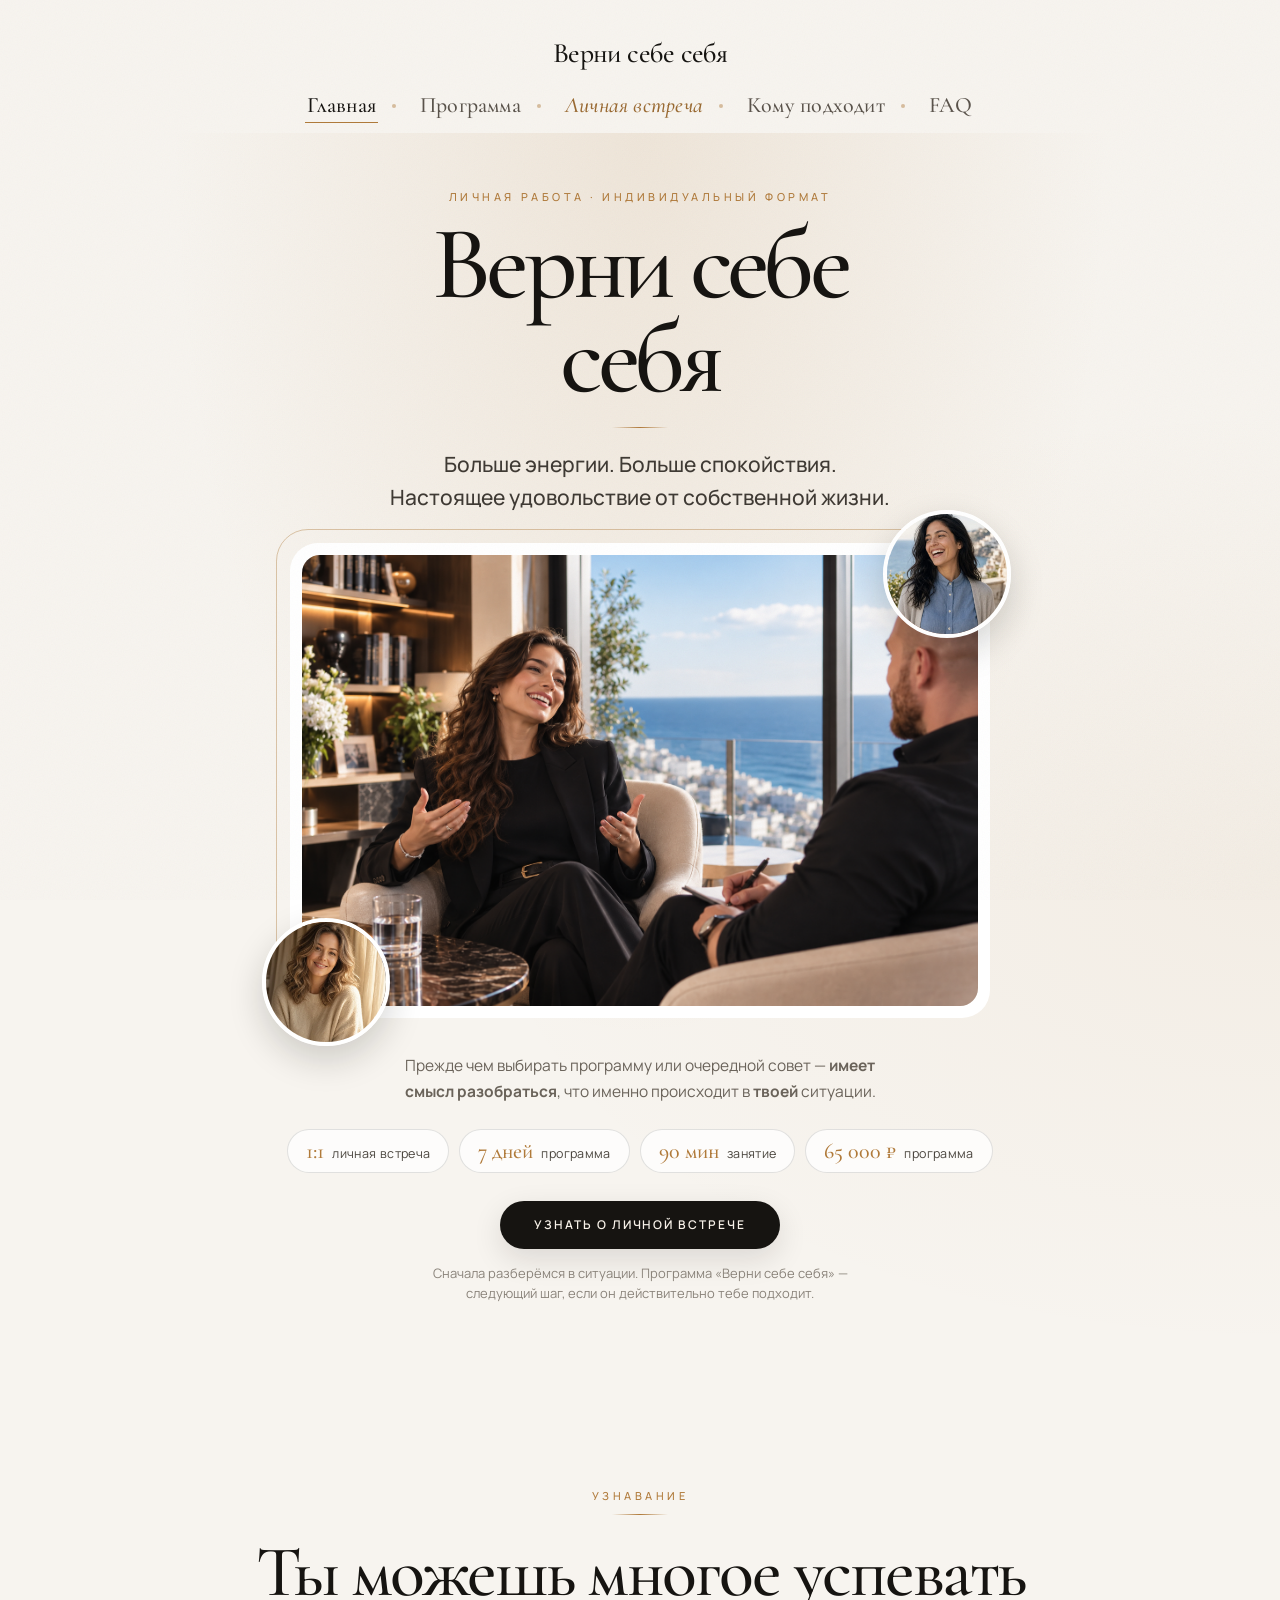
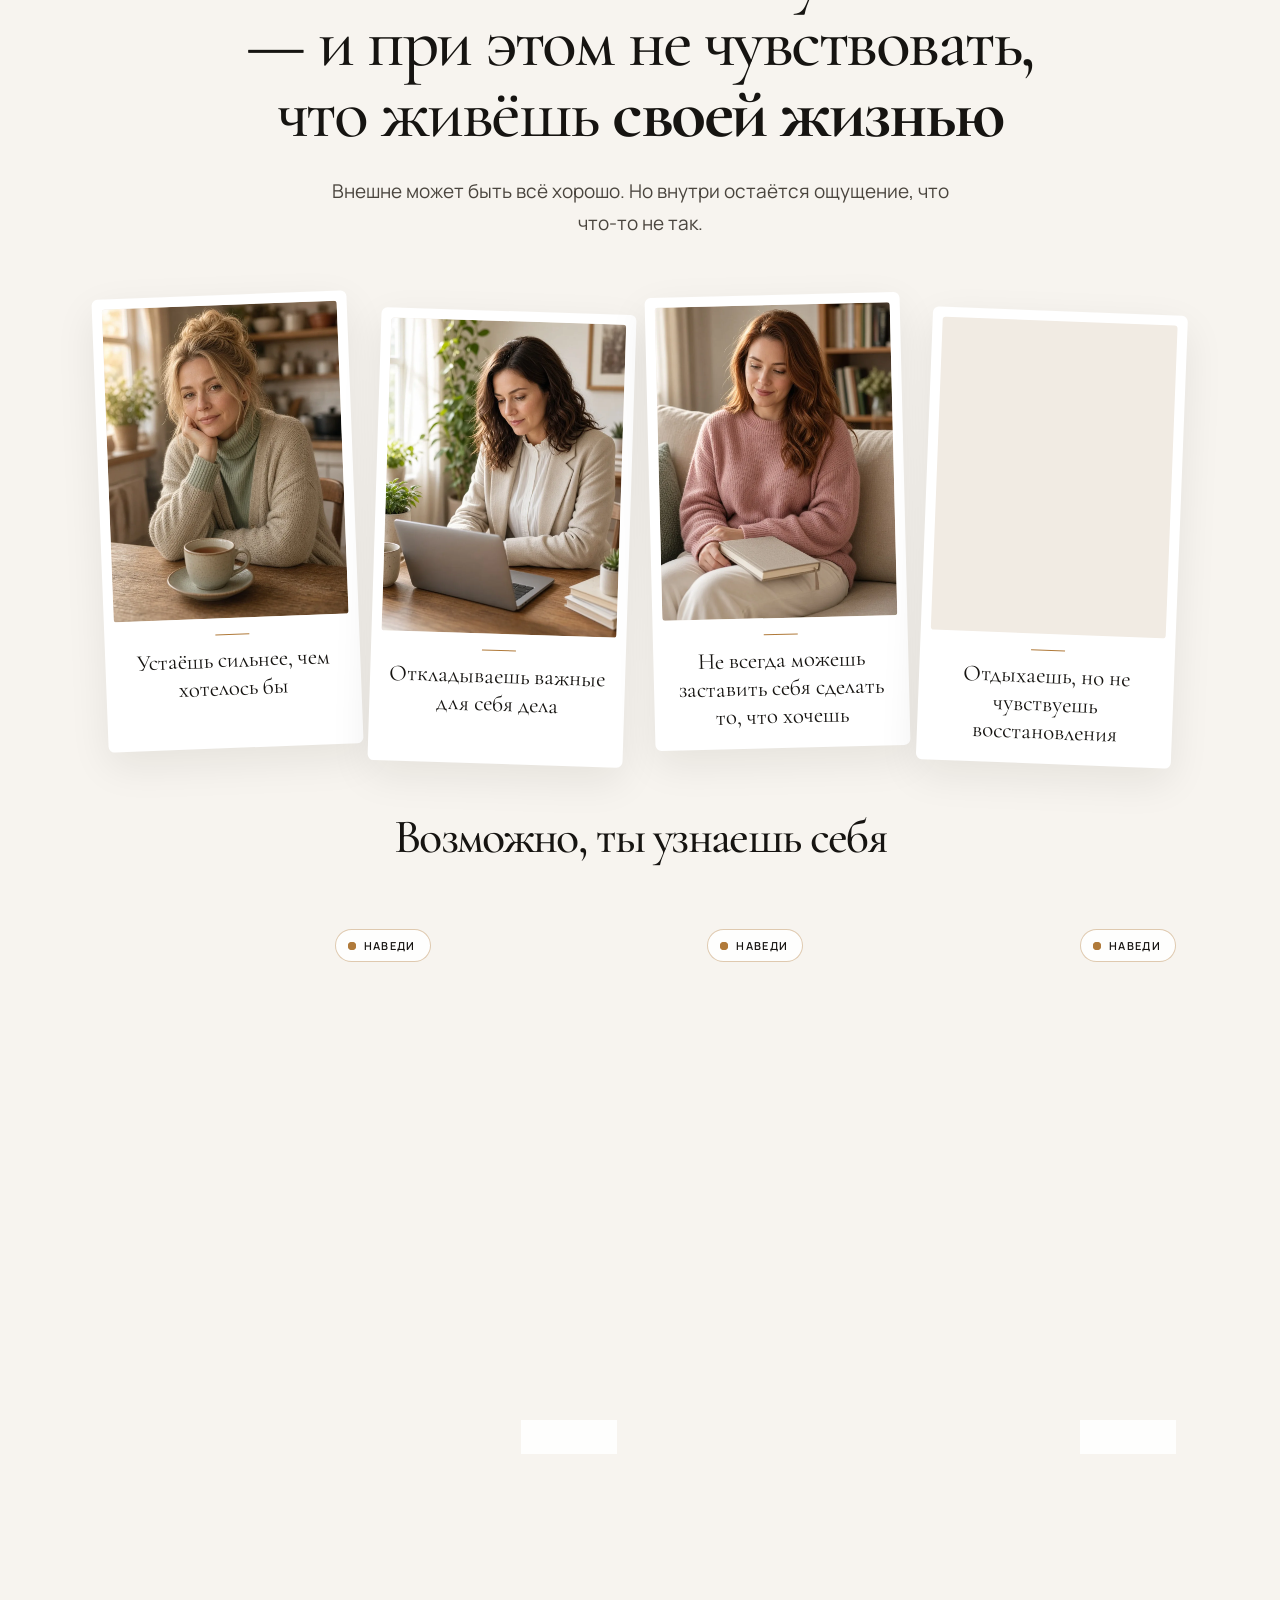
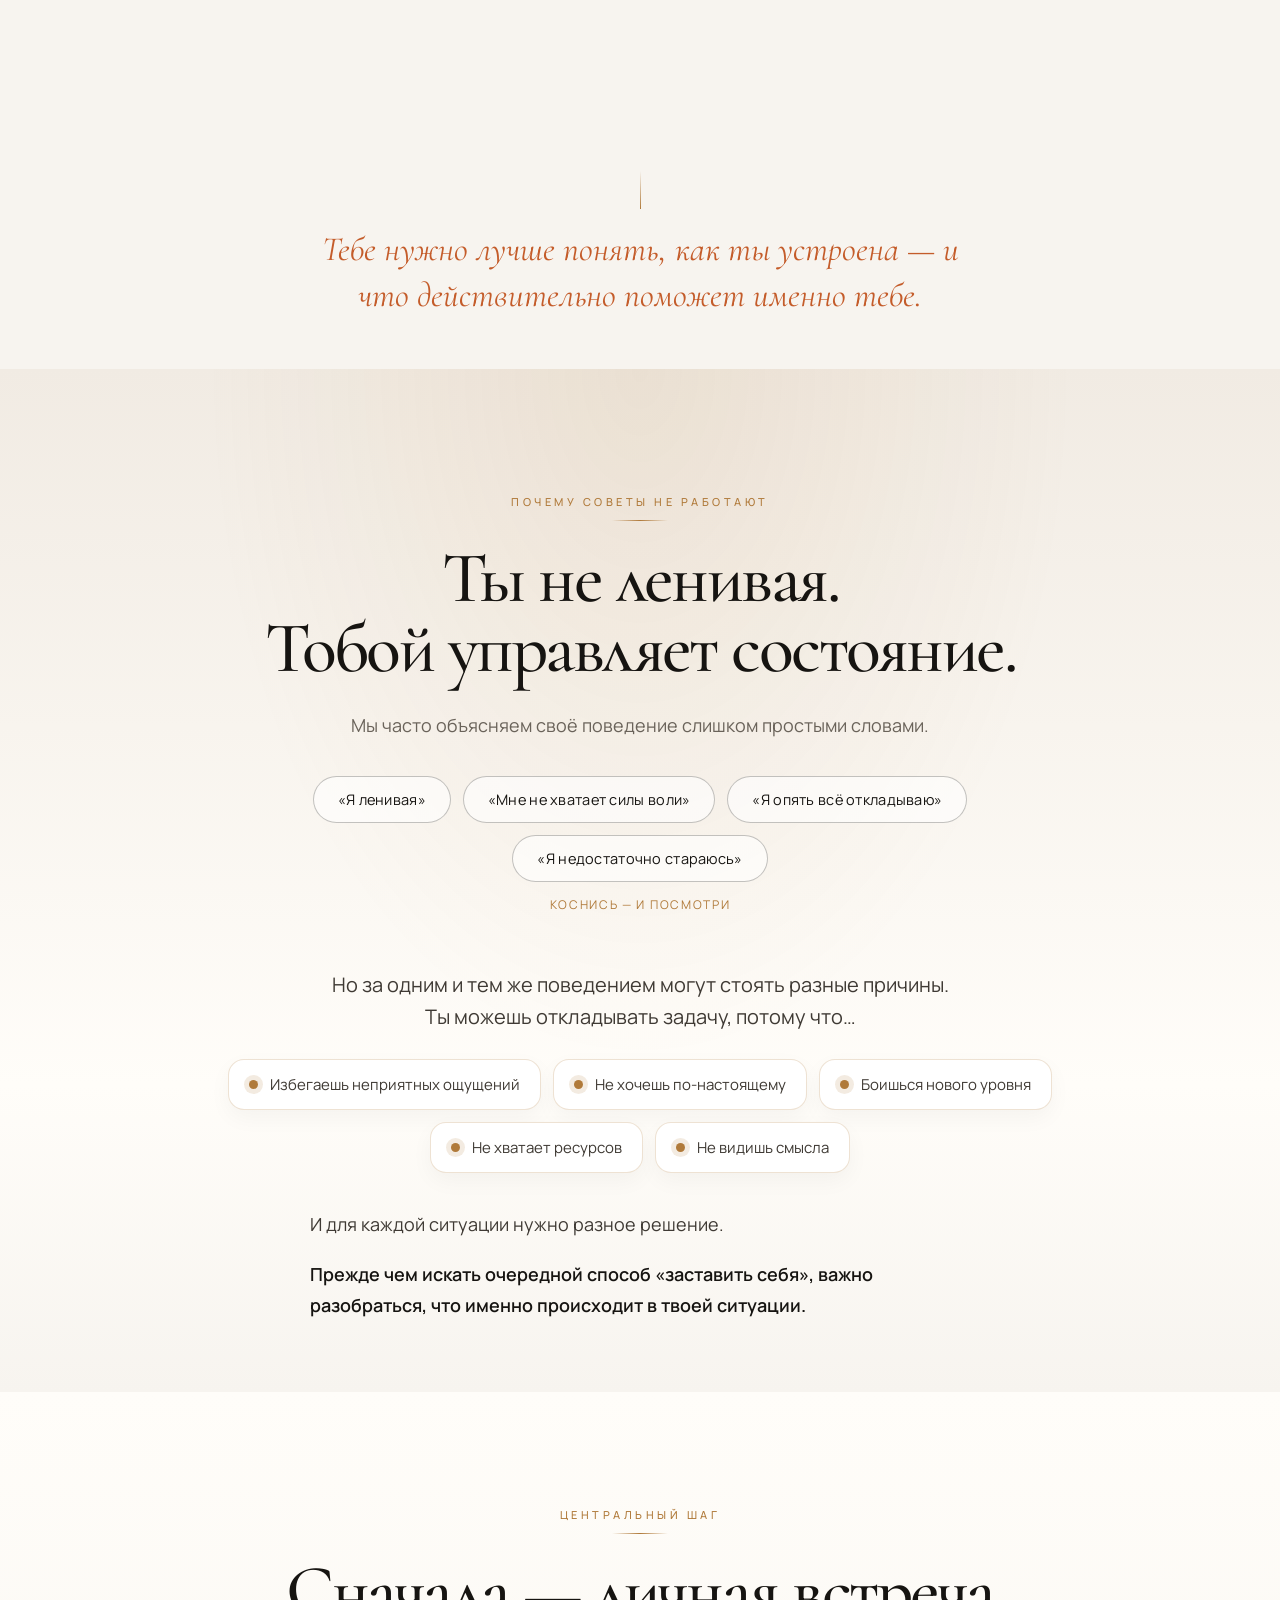
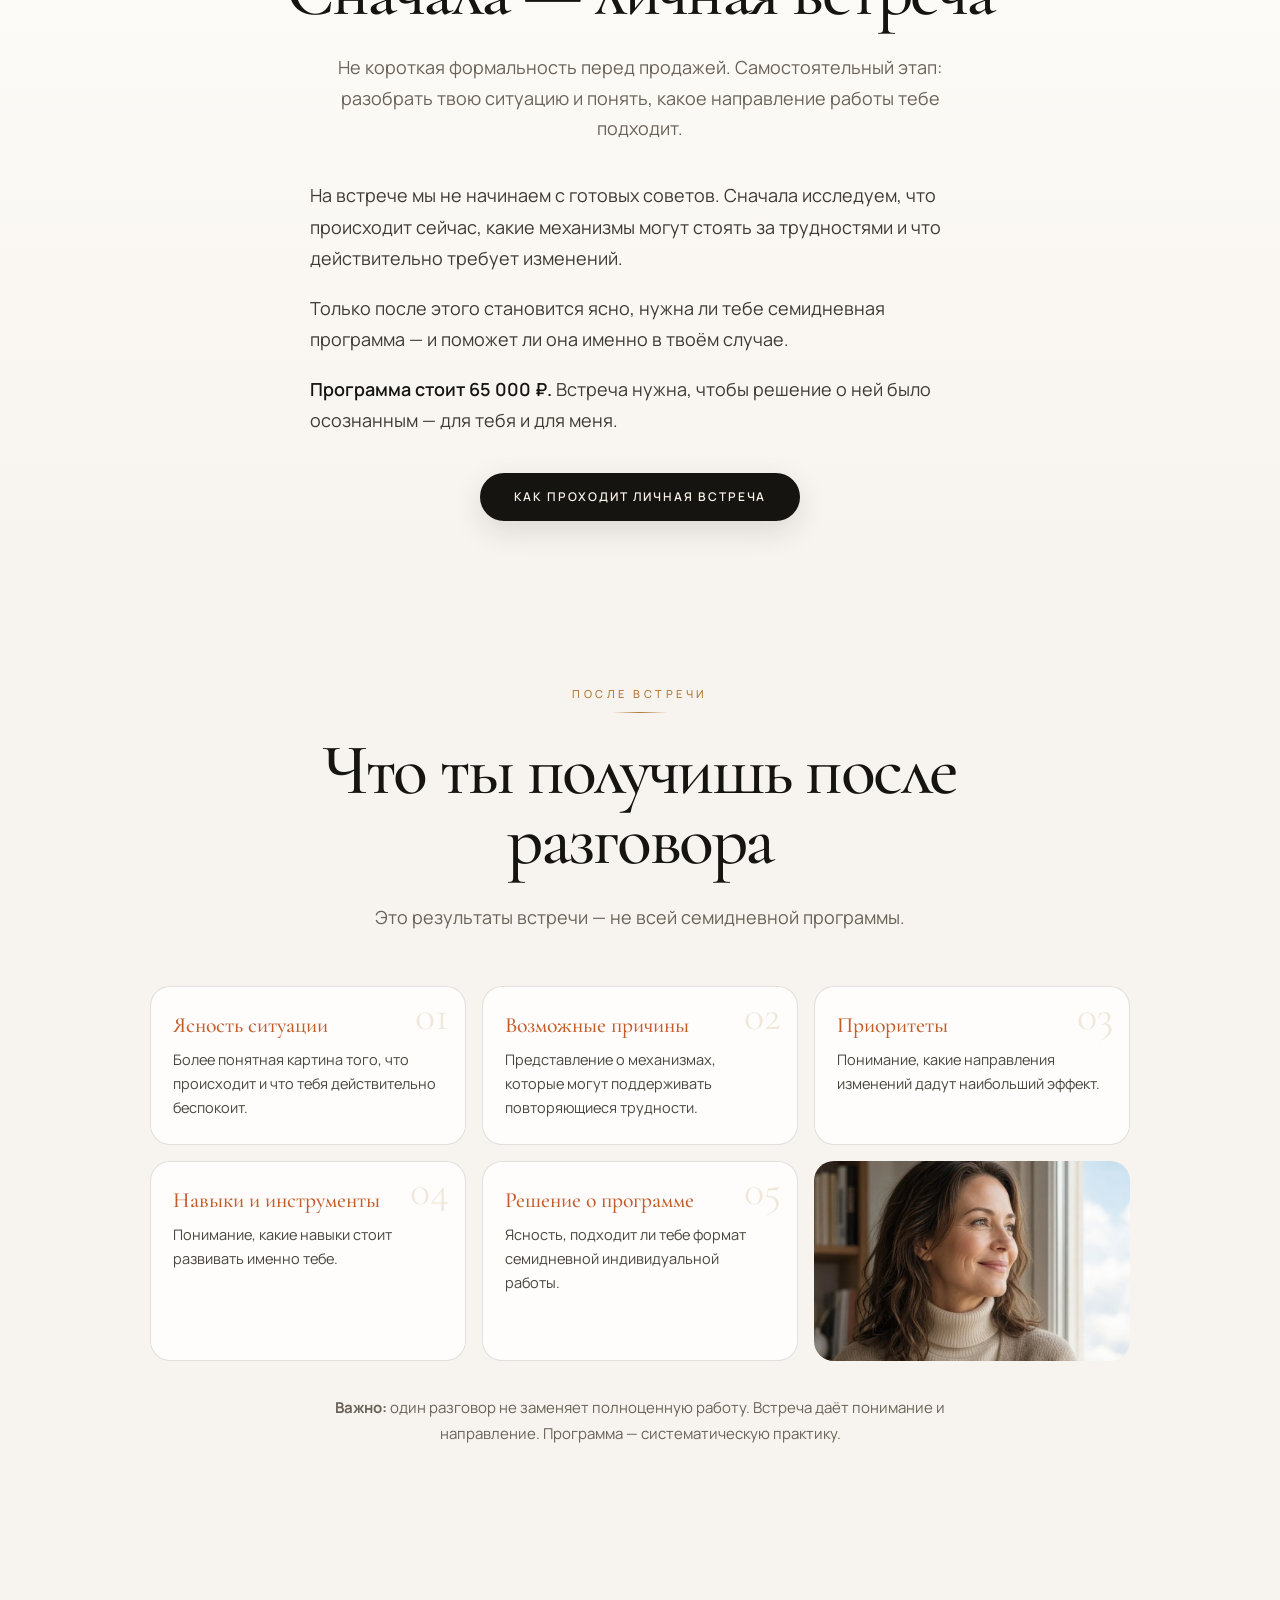
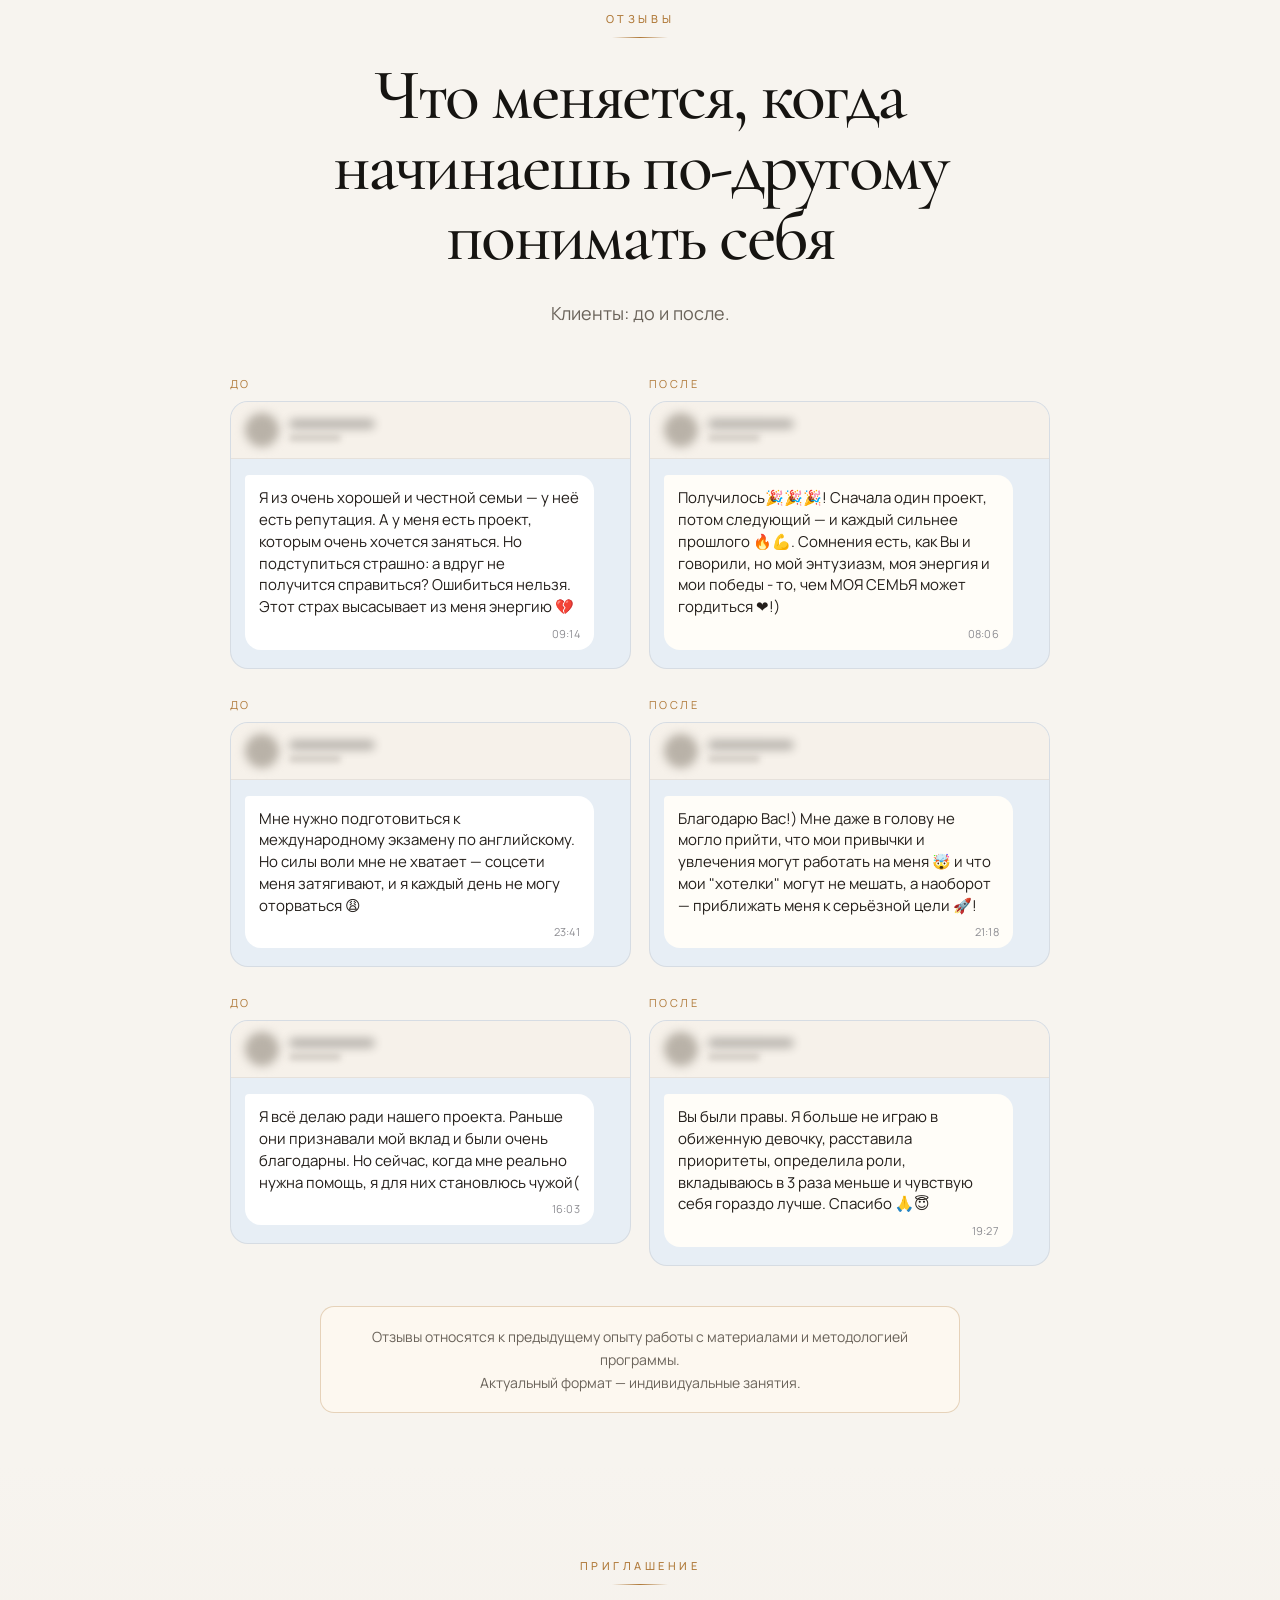
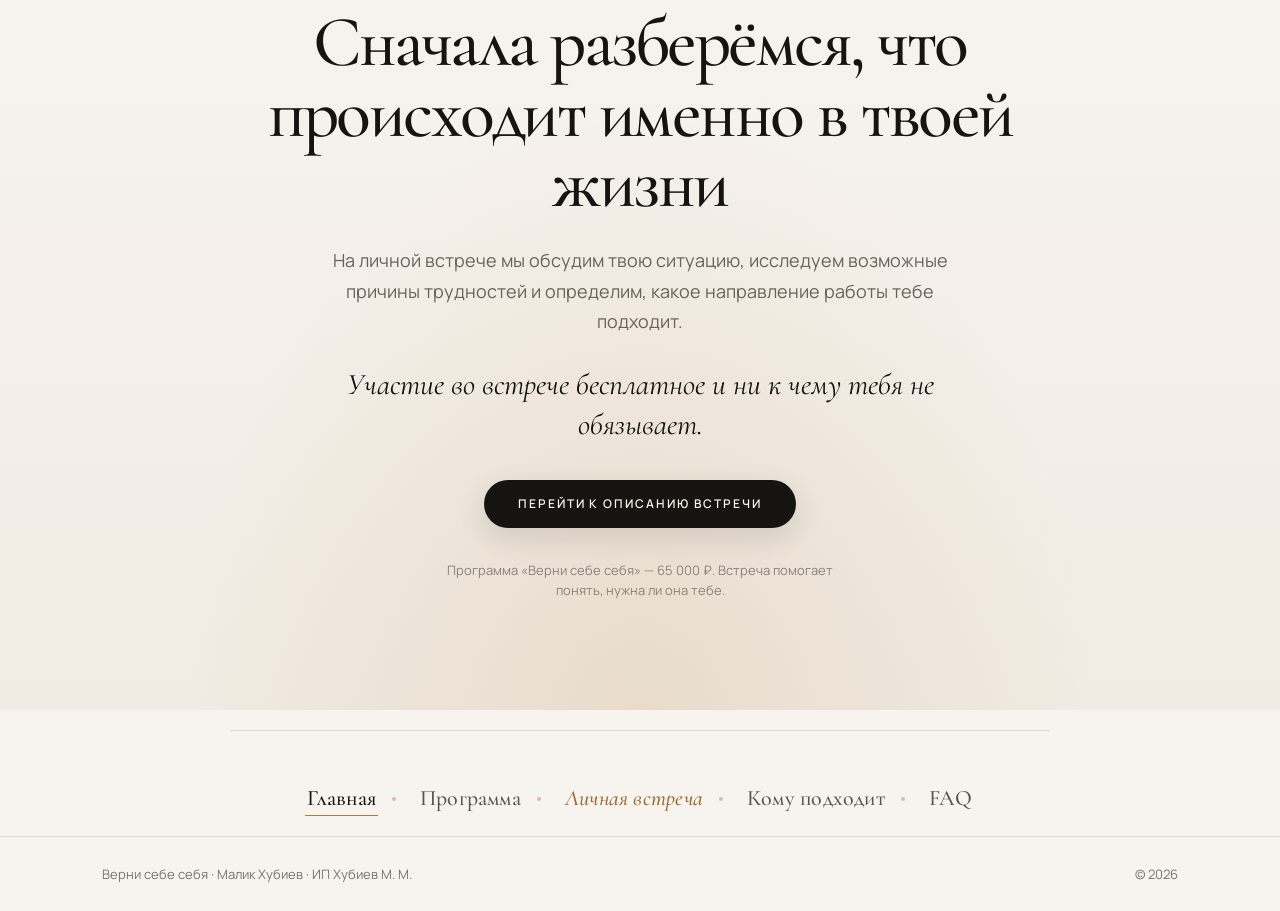
==== index.html @ 45c32c7d "done" ====
﻿<!doctype html>
<html lang="ru">
<head>
<meta charset="utf-8">
<meta name="viewport" content="width=device-width,initial-scale=1">
<title>Верни себе себя — личная диагностическая встреча | Малик Хубиев</title>
<meta name="description" content="Разобраться в своей ситуации на личной встрече с Маликом Хубиевым. Программа «Верни себе себя» — 7 дней индивидуальной работы. Стоимость программы — 65 000 ₽.">
<meta name="author" content="Малик Хубиев">
<meta name="robots" content="index, follow, max-image-preview:large, max-snippet:-1">
<meta name="theme-color" content="#f7f4ef">
<link rel="canonical" href="https://malik-khubiev.ru/">
<meta property="og:locale" content="ru_RU">
<meta property="og:type" content="website">
<meta property="og:site_name" content="Верни себе себя">
<meta property="og:title" content="Верни себе себя — личная диагностическая встреча | Малик Хубиев">
<meta property="og:description" content="Разобраться в своей ситуации на личной встрече с Маликом Хубиевым. Программа «Верни себе себя» — 7 дней индивидуальной работы. Стоимость программы — 65 000 ₽.">
<meta property="og:url" content="https://malik-khubiev.ru/">
<meta property="og:image" content="https://malik-khubiev.ru/img/hero.webp">
<meta name="twitter:card" content="summary_large_image">
<meta name="twitter:title" content="Верни себе себя — личная диагностическая встреча | Малик Хубиев">
<meta name="twitter:description" content="Разобраться в своей ситуации на личной встрече с Маликом Хубиевым. Программа «Верни себе себя» — 7 дней индивидуальной работы. Стоимость программы — 65 000 ₽.">
<link rel="icon" type="image/png" href="./img/fav/favicon-96x96.png" sizes="96x96">
<link rel="icon" type="image/svg+xml" href="./img/fav/favicon.svg">
<link rel="shortcut icon" href="./img/fav/favicon.ico">
<link rel="apple-touch-icon" sizes="180x180" href="./img/fav/apple-touch-icon.png">
<link rel="preconnect" href="https://fonts.googleapis.com">
<link rel="preconnect" href="https://fonts.gstatic.com" crossorigin>
<link href="https://fonts.googleapis.com/css2?family=Cormorant+Garamond:ital,wght@0,400;0,500;0,600;1,400;1,500&family=Manrope:wght@300;400;500;600;700&display=swap" rel="stylesheet">
<link rel="stylesheet" href="./css/site.css">

<!-- Yandex.Metrika counter -->
<script type="text/javascript">
    window.dataLayer = window.dataLayer || [];
    (function(m,e,t,r,i,k,a){
        m[i]=m[i]||function(){(m[i].a=m[i].a||[]).push(arguments)};
        m[i].l=1*new Date();
        for (var j = 0; j < document.scripts.length; j++) {if (document.scripts[j].src === r) { return; }}
        k=e.createElement(t),a=e.getElementsByTagName(t)[0],k.async=1,k.src=r,a.parentNode.insertBefore(k,a)
    })(window, document,'script','https://mc.yandex.ru/metrika/tag.js?id=112323537', 'ym');
    ym(112323537, 'init', {
        ssr:true, webvisor:true, clickmap:true, ecommerce:"dataLayer",
        referrer: document.referrer, url: location.href,
        accurateTrackBounce:true, trackLinks:true, triggerEvent:true
    });
</script>
<noscript><div><img src="https://mc.yandex.ru/watch/112323537" style="position:absolute; left:-9999px;" alt="" /></div></noscript>
</head>

<body>
<div class="grain"></div>

<nav class="site-nav" aria-label="Основная навигация">
  <a class="nav-brand" href="./index.html">Верни себе себя</a>
  <ul class="nav-links">
    <li><a href="./index.html" aria-current="page">Главная</a></li>
    <li><a href="./programma.html">Программа</a></li>
    <li><a href="./vstrecha.html" class="nav-cta">Личная встреча</a></li>
    <li><a href="./komu.html">Кому подходит</a></li>
    <li><a href="./faq.html">FAQ</a></li>
  </ul>
</nav>

<section class="hero" id="top">
  <div class="hero-inner">
    <div class="kicker" data-in style="--d:0">Личная работа · индивидуальный формат</div>
    <h1 data-headline="1" data-in style="--d:1">Верни себе<br>себя</h1>
    <p class="sub" data-in style="--d:3">Больше энергии. Больше спокойствия.<br>Настоящее удовольствие от собственной жизни.</p>

    <figure class="hero-frame" data-in style="--d:4">
      <div class="hero-photo">
        <img src="img/hero.webp" alt="Индивидуальная встреча: беседа один на один" width="1000" height="667" fetchpriority="high" decoding="async">
      </div>
      <span class="hero-orb o1" aria-hidden="true"><img src="img/orb-1.webp" alt="" width="400" height="600" loading="lazy" decoding="async"></span>
      <span class="hero-orb o2" aria-hidden="true"><img src="img/orb-2.webp" alt="" width="400" height="600" loading="lazy" decoding="async"></span>
    </figure>

    <p class="hero-text" data-in style="--d:5">Прежде чем выбирать программу или очередной совет — <b>имеет смысл разобраться</b>, что именно происходит в <b>твоей</b> ситуации.</p>

    <ul class="facts" data-in style="--d:6">
      <li><b>1:1</b>личная встреча</li>
      <li><b>7 дней</b>программа</li>
      <li><b>90 мин</b>занятие</li>
      <li><b class="js-price-text">65 000 ₽</b>программа</li>
    </ul>
    <div class="cta-row" data-in style="--d:7">
      <a class="buy pulse" href="./vstrecha.html">Узнать о личной встрече</a>
      <p class="hero-note">Сначала разберёмся в ситуации. Программа «Верни себе себя» — следующий шаг, если он действительно тебе подходит.</p>
    </div>
  </div>
</section>

<section class="section" id="problem">
  <div class="reveal center">
    <div class="kicker">Узнавание</div>
    <h2 class="emotion" data-headline="2">Ты можешь многое успевать — и при этом не чувствовать, что живёшь <b>своей жизнью</b></h2>
    <p class="lede">Внешне может быть всё хорошо. Но внутри остаётся ощущение, что что-то не так.</p>
  </div>
  <div class="reveal stagger feel-cards">
    <figure class="fcard"><div class="ph"><img src="img/problem-1.webp" alt="" width="400" height="600" loading="lazy" decoding="async"></div><figcaption>Устаёшь сильнее, чем хотелось бы</figcaption></figure>
    <figure class="fcard"><div class="ph"><img src="img/problem-2.webp" alt="" width="400" height="600" loading="lazy" decoding="async"></div><figcaption>Откладываешь важные для себя дела</figcaption></figure>
    <figure class="fcard"><div class="ph"><img src="img/problem-3.webp" alt="" width="400" height="600" loading="lazy" decoding="async"></div><figcaption>Не всегда можешь заставить себя сделать то, что хочешь</figcaption></figure>
    <figure class="fcard"><div class="ph"><img src="img/problem-4.webp" alt="" width="400" height="600" loading="lazy" decoding="async"></div><figcaption>Отдыхаешь, но не чувствуешь восстановления</figcaption></figure>
  </div>
  <div class="reveal center" style="margin-top:56px">
    <h2 class="emotion" style="font-size:clamp(28px,4vw,48px)">Возможно, ты узнаешь себя</h2>
  </div>
  <div class="reveal stagger flip-grid g5">
    <div class="flip" tabindex="0" role="button" aria-expanded="false">
      <div class="flip-inner">
        <div class="flip-face flip-front">
          <img src="img/recognize-1.webp" alt="" width="700" height="1050" loading="lazy" decoding="async">
          <span class="flip-hint"><i></i><span class="h-tap">Нажми</span><span class="h-hover">Наведи</span></span>
          <div class="flip-cap"><small>01</small><b>Энергия</b></div>
        </div>
        <div class="flip-face flip-back"><small>01</small><b>Энергия</b><p>Ты многое делаешь, но быстро устаёшь. Даже после отдыха не всегда чувствуешь себя восстановившейся.</p></div>
      </div>
    </div>
    <div class="flip" tabindex="0" role="button" aria-expanded="false">
      <div class="flip-inner">
        <div class="flip-face flip-front">
          <img src="img/recognize-2.webp" alt="" width="600" height="900" loading="lazy" decoding="async">
          <span class="flip-hint"><i></i><span class="h-tap">Нажми</span><span class="h-hover">Наведи</span></span>
          <div class="flip-cap"><small>02</small><b>Действия</b></div>
        </div>
        <div class="flip-face flip-back"><small>02</small><b>Действия</b><p>Ты знаешь, чего хочешь, но откладываешь важные задачи. Иногда даже простое действие превращается во внутреннюю борьбу.</p></div>
      </div>
    </div>
    <div class="flip" tabindex="0" role="button" aria-expanded="false">
      <div class="flip-inner">
        <div class="flip-face flip-front">
          <img src="img/recognize-3.webp" alt="" width="600" height="900" loading="lazy" decoding="async">
          <span class="flip-hint"><i></i><span class="h-tap">Нажми</span><span class="h-hover">Наведи</span></span>
          <div class="flip-cap"><small>03</small><b>Мысли и эмоции</b></div>
        </div>
        <div class="flip-face flip-back"><small>03</small><b>Мысли и эмоции</b><p>Ты слишком долго обдумываешь решения, переживаешь из-за ошибок или позволяешь отдельным мыслям влиять на весь день.</p></div>
      </div>
    </div>
    <div class="flip" tabindex="0" role="button" aria-expanded="false">
      <div class="flip-inner">
        <div class="flip-face flip-front">
          <img src="img/recognize-4.webp" alt="" width="550" height="367" loading="lazy" decoding="async">
          <span class="flip-hint"><i></i><span class="h-tap">Нажми</span><span class="h-hover">Наведи</span></span>
          <div class="flip-cap"><small>04</small><b>Отношение к себе</b></div>
        </div>
        <div class="flip-face flip-back"><small>04</small><b>Отношение к себе</b><p>Ты можешь быть требовательной к себе, замечать недостатки сильнее достижений и оценивать себя через чужое мнение.</p></div>
      </div>
    </div>
    <div class="flip" tabindex="0" role="button" aria-expanded="false">
      <div class="flip-inner">
        <div class="flip-face flip-front">
          <img src="img/recognize-5.webp" alt="" width="600" height="400" loading="lazy" decoding="async">
          <span class="flip-hint"><i></i><span class="h-tap">Нажми</span><span class="h-hover">Наведи</span></span>
          <div class="flip-cap"><small>05</small><b>Удовольствие от жизни</b></div>
        </div>
        <div class="flip-face flip-back"><small>05</small><b>Удовольствие от жизни</b><p>Ты постоянно куда-то спешишь. Иногда замечаешь, что почти не успеваешь почувствовать удовольствие от того, что уже есть.</p></div>
      </div>
    </div>
  </div>
  <p class="pull reveal">Тебе нужно лучше понять, как ты устроена — и что действительно поможет именно тебе.</p>
</section>

<section class="feel" id="principle">
  <div class="reveal center">
    <div class="kicker">Почему советы не работают</div>
    <h2 class="emotion" data-headline="3">Ты не ленивая.<br>Тобой управляет состояние.</h2>
    <p class="fade">Мы часто объясняем своё поведение слишком простыми словами.</p>
    <div class="words">
      <button type="button" class="word" aria-pressed="false"><i></i>«Я ленивая»</button>
      <button type="button" class="word" aria-pressed="false"><i></i>«Мне не хватает силы воли»</button>
      <button type="button" class="word" aria-pressed="false"><i></i>«Я опять всё откладываю»</button>
      <button type="button" class="word" aria-pressed="false"><i></i>«Я недостаточно стараюсь»</button>
    </div>
    <p class="word-hint">Коснись — и посмотри</p>
  </div>
  <div class="reveal">
    <p class="reasons-lead">Но за одним и тем же поведением могут стоять разные причины. Ты можешь откладывать задачу, потому что…</p>
  </div>
  <div class="reveal stagger reasons">
    <span class="reason">Избегаешь неприятных ощущений</span>
    <span class="reason">Не хочешь по-настоящему</span>
    <span class="reason">Боишься нового уровня</span>
    <span class="reason">Не хватает ресурсов</span>
    <span class="reason">Не видишь смысла</span>
  </div>
  <div class="reveal prose">
    <p>И для каждой ситуации нужно разное решение.</p>
    <p><b>Прежде чем искать очередной способ «заставить себя», важно разобраться, что именно происходит в твоей ситуации.</b></p>
  </div>
</section>

<section class="section band" id="meeting">
  <div class="reveal center">
    <div class="kicker">Центральный шаг</div>
    <h2 class="emotion" data-headline="4">Сначала — личная встреча</h2>
    <p class="fade">Не короткая формальность перед продажей. Самостоятельный этап: разобрать твою ситуацию и понять, какое направление работы тебе подходит.</p>
  </div>
  <div class="reveal prose">
    <p>На встрече мы не начинаем с готовых советов. Сначала исследуем, что происходит сейчас, какие механизмы могут стоять за трудностями и что действительно требует изменений.</p>
    <p>Только после этого становится ясно, нужна ли тебе семидневная программа — и поможет ли она именно в твоём случае.</p>
    <p><b>Программа стоит <span class="js-price-text">65 000 ₽</span>.</b> Встреча нужна, чтобы решение о ней было осознанным — для тебя и для меня.</p>
  </div>
  <div class="cta-row reveal" style="margin-top:36px">
    <a class="buy" href="./vstrecha.html">Как проходит личная встреча</a>
  </div>
</section>

<section class="section" id="after">
  <div class="reveal center">
    <div class="kicker">После встречи</div>
    <h2 class="emotion" data-headline="5">Что ты получишь после разговора</h2>
    <p class="fade">Это результаты встречи — не всей семидневной программы.</p>
  </div>
  <div class="reveal stagger res res-3">
    <div><b>Ясность ситуации</b><p>Более понятная картина того, что происходит и что тебя действительно беспокоит.</p></div>
    <div><b>Возможные причины</b><p>Представление о механизмах, которые могут поддерживать повторяющиеся трудности.</p></div>
    <div><b>Приоритеты</b><p>Понимание, какие направления изменений дадут наибольший эффект.</p></div>
    <div><b>Навыки и инструменты</b><p>Понимание, какие навыки стоит развивать именно тебе.</p></div>
    <div><b>Решение о программе</b><p>Ясность, подходит ли тебе формат семидневной индивидуальной работы.</p></div>
    <div class="res-img" aria-hidden="true"><img src="img/result-1.webp" alt="" width="400" height="600" loading="lazy" decoding="async"></div>
  </div>
  <p class="disclaimer"><b>Важно:</b> один разговор не заменяет полноценную работу. Встреча даёт понимание и направление. Программа — систематическую практику.</p>
</section>

<section class="results" id="reviews">
  <div class="reveal center">
    <div class="kicker">Отзывы</div>
    <h2 class="emotion" data-headline="6">Что меняется, когда начинаешь по-другому понимать себя</h2>
    <p class="fade">Клиенты: до и после.</p>
  </div>
  <div class="reveal pairs">
    <div class="pair">
      <div class="shot-wrap">
        <div class="shot-kicker">До</div>
        <article class="tg" aria-label="Сообщение до">
          <div class="tg-head"><div class="tg-ava" aria-hidden="true"></div><div class="tg-meta"><div class="tg-name"></div><div class="tg-status"></div></div></div>
          <div class="tg-body"><div class="tg-bubble">Я из очень хорошей и честной семьи — у неё есть репутация. А у меня есть проект, которым очень хочется заняться. Но подступиться страшно: а вдруг не получится справиться? Ошибиться нельзя. Этот страх высасывает из меня энергию 💔<span class="tg-time">09:14</span></div></div>
        </article>
      </div>
      <div class="shot-wrap">
        <div class="shot-kicker">После</div>
        <article class="tg after" aria-label="Сообщение после">
          <div class="tg-head"><div class="tg-ava" aria-hidden="true"></div><div class="tg-meta"><div class="tg-name"></div><div class="tg-status"></div></div></div>
          <div class="tg-body"><div class="tg-bubble">Получилось🎉🎉🎉! Сначала один проект, потом следующий — и каждый сильнее прошлого 🔥💪. Сомнения есть, как Вы и говорили, но мой энтузиазм, моя энергия и мои победы - то, чем МОЯ СЕМЬЯ может гордиться ❤️!)<span class="tg-time">08:06</span></div></div>
        </article>
      </div>
    </div>
    <div class="pair">
      <div class="shot-wrap">
        <div class="shot-kicker">До</div>
        <article class="tg" aria-label="Сообщение до">
          <div class="tg-head"><div class="tg-ava" aria-hidden="true"></div><div class="tg-meta"><div class="tg-name"></div><div class="tg-status"></div></div></div>
          <div class="tg-body"><div class="tg-bubble">Мне нужно подготовиться к международному экзамену по английскому. Но силы воли мне не хватает — соцсети меня затягивают, и я каждый день не могу оторваться 😩<span class="tg-time">23:41</span></div></div>
        </article>
      </div>
      <div class="shot-wrap">
        <div class="shot-kicker">После</div>
        <article class="tg after" aria-label="Сообщение после">
          <div class="tg-head"><div class="tg-ava" aria-hidden="true"></div><div class="tg-meta"><div class="tg-name"></div><div class="tg-status"></div></div></div>
          <div class="tg-body"><div class="tg-bubble">Благодарю Вас!) Мне даже в голову не могло прийти, что мои привычки и увлечения могут работать на меня 🤯 и что мои "хотелки" могут не мешать, а наоборот — приближать меня к серьёзной цели 🚀!<span class="tg-time">21:18</span></div></div>
        </article>
      </div>
    </div>
    <div class="pair">
      <div class="shot-wrap">
        <div class="shot-kicker">До</div>
        <article class="tg" aria-label="Сообщение до">
          <div class="tg-head"><div class="tg-ava" aria-hidden="true"></div><div class="tg-meta"><div class="tg-name"></div><div class="tg-status"></div></div></div>
          <div class="tg-body"><div class="tg-bubble">Я всё делаю ради нашего проекта. Раньше они признавали мой вклад и были очень благодарны. Но сейчас, когда мне реально нужна помощь, я для них становлюсь чужой(<span class="tg-time">16:03</span></div></div>
        </article>
      </div>
      <div class="shot-wrap">
        <div class="shot-kicker">После</div>
        <article class="tg after" aria-label="Сообщение после">
          <div class="tg-head"><div class="tg-ava" aria-hidden="true"></div><div class="tg-meta"><div class="tg-name"></div><div class="tg-status"></div></div></div>
          <div class="tg-body"><div class="tg-bubble">Вы были правы. Я больше не играю в обиженную девочку, расставила приоритеты, определила роли, вкладываюсь в 3 раза меньше и чувствую себя гораздо лучше. Спасибо 🙏😇<span class="tg-time">19:27</span></div></div>
        </article>
      </div>
    </div>
  </div>
  <p class="reviews-note">Отзывы относятся к предыдущему опыту работы с материалами и методологией программы.<br>Актуальный формат — индивидуальные занятия.</p>
</section>

<section class="meet-cta" id="invite">
  <div class="reveal center">
    <div class="kicker">Приглашение</div>
    <h2 class="emotion" data-headline="7">Сначала разберёмся, что происходит именно в твоей жизни</h2>
    <p class="fade">На личной встрече мы обсудим твою ситуацию, исследуем возможные причины трудностей и определим, какое направление работы тебе подходит.</p>
    <p class="free-note">Участие во встрече бесплатное и ни к чему тебя не обязывает.</p>
    <div class="cta-row" style="margin-top:34px">
      <a class="buy pulse" href="./vstrecha.html">Перейти к описанию встречи</a>
      <p class="cta-soft">Программа «Верни себе себя» — <span class="js-price-text">65 000 ₽</span>. Встреча помогает понять, нужна ли она тебе.</p>
    </div>
  </div>
</section>

<nav class="site-nav footer-nav" aria-label="Нижняя навигация">
  <ul class="nav-links">
    <li><a href="./index.html" aria-current="page">Главная</a></li>
    <li><a href="./programma.html">Программа</a></li>
    <li><a href="./vstrecha.html" class="nav-cta">Личная встреча</a></li>
    <li><a href="./komu.html">Кому подходит</a></li>
    <li><a href="./faq.html">FAQ</a></li>
  </ul>
</nav>

<footer>
  <span>Верни себе себя · Малик Хубиев · ИП Хубиев М. М.</span>
  <span>© 2026</span>
</footer>


<script>
window.PAGE_LANDING = 'home';
window.PAGE_SECTIONS = [
  {id:"top",key:"top",label:"Первый экран",headline:"1"},
  {id:"problem",key:"problem",label:"Узнавание",headline:"2"},
  {id:"principle",key:"principle",label:"Почему советы не работают",headline:"3"},
  {id:"meeting",key:"meeting",label:"Личная встреча",headline:"4"},
  {id:"after",key:"after",label:"После встречи",headline:"5"},
  {id:"reviews",key:"reviews",label:"Отзывы",headline:"6"},
  {id:"invite",key:"invite",label:"Приглашение",headline:"7"}
];
</script>
<script src="./js/site.js" defer></script>

</body>
</html>
---- css/site.css ----
﻿
:root{
  --bg:#f7f4ef;
  --bg-elev:#fffdf9;
  --bg-soft:#f1ebe3;
  --panel:#ffffff;
  --ink:#161411;
  --muted:#6a635a;
  --gold:#b07a3a;
  --gold-soft:#9a6a32;
  --line:rgba(22,20,17,.12);
  --line-strong:rgba(176,122,58,.4);
  --danger:#c45c2a;
  --ease:cubic-bezier(.22,1,.36,1);
  --r:20px;
  --shadow:0 14px 40px rgba(22,20,17,.08);
}
*{box-sizing:border-box;margin:0;padding:0}
html{scroll-behavior:smooth}
body{font-family:Manrope,system-ui,sans-serif;background:var(--bg);color:var(--ink);overflow-x:hidden;font-weight:400}
img{max-width:100%;display:block}
a{color:inherit}
button{font:inherit;color:inherit}

.grain{pointer-events:none;position:fixed;inset:0;z-index:80;opacity:.04;background-image:url("data:image/svg+xml;utf8,<svg xmlns='http://www.w3.org/2000/svg' width='140' height='140'><filter id='n'><feTurbulence type='fractalNoise' baseFrequency='.85' numOctaves='4' stitchTiles='stitch'/></filter><rect width='100%' height='100%' filter='url(%23n)'/></svg>");mix-blend-mode:multiply}

.kicker{position:relative;display:inline-block;font-size:11px;letter-spacing:.32em;text-transform:uppercase;color:var(--gold);margin-bottom:22px;padding-bottom:12px;font-weight:500}
.kicker:after{content:"";position:absolute;left:50%;bottom:0;width:56px;height:1px;margin-left:-28px;background:linear-gradient(90deg,transparent,var(--gold),transparent);transform:scaleX(0);transform-origin:center;transition:transform 1.1s var(--ease) .25s}
.in .kicker:after,.purchase .kicker:after,.final .kicker:after{transform:scaleX(1)}
.section{padding:110px 22px 50px;position:relative}
.section.band{background:linear-gradient(180deg,var(--bg-elev),var(--bg))}
.center{max-width:820px;margin:auto;text-align:center}
.emotion{font-family:"Cormorant Garamond",Georgia,serif;font-weight:500;font-size:clamp(34px,5.8vw,72px);line-height:.98;letter-spacing:-.035em}
.emotion em{font-style:italic;color:var(--gold-soft)}
.fade{font-size:18px;line-height:1.7;color:var(--muted);max-width:620px;margin:26px auto 0}
.prose{max-width:660px;margin:36px auto 0;text-align:left}
.prose p{font-size:clamp(16px,2vw,18px);line-height:1.75;color:#3f3a34;margin:0 0 18px}
.prose p:last-child{margin-bottom:0}
.prose b{font-weight:600;color:var(--ink)}
.pull{max-width:680px;margin:40px auto 0;text-align:center;font-family:"Cormorant Garamond",serif;font-style:italic;font-size:clamp(23px,3.1vw,34px);line-height:1.35;color:var(--danger)}
.pull.ink{color:var(--ink)}
.pull:before{content:"";display:block;width:1px;height:38px;margin:0 auto 18px;background:linear-gradient(180deg,transparent,var(--gold))}

/* motion: reveal + stagger */
.reveal{opacity:0;transform:translateY(28px);transition:opacity .9s var(--ease),transform .9s var(--ease)}
.reveal.in{opacity:1;transform:none}
.stagger:not(.in)>*{opacity:0}
.stagger.in>*{animation:rise .95s var(--ease) backwards;animation-delay:calc(var(--i,0)*90ms)}
@keyframes rise{from{opacity:0;translate:0 30px}to{opacity:1;translate:0 0}}
@keyframes floaty{0%,100%{translate:0 0}50%{translate:0 -10px}}
@keyframes drift{from{transform:scale(1.04)}to{transform:scale(1.12) translate(-1.2%,-1%)}}
@keyframes hero-in{from{opacity:0;transform:translateY(22px)}to{opacity:1;transform:none}}
@keyframes ping{0%{transform:scale(.8);opacity:.9}100%{transform:scale(2.4);opacity:0}}

.buy{display:inline-flex;align-items:center;justify-content:center;background:var(--ink);color:#f7f1e8;border:0;padding:18px 34px;font:600 12px/1 Manrope,sans-serif;letter-spacing:.16em;text-transform:uppercase;text-decoration:none;cursor:pointer;min-width:280px;border-radius:999px;transition:transform .25s,background .25s,box-shadow .25s;box-shadow:0 10px 30px rgba(22,20,17,.12)}
.buy:hover{transform:translateY(-2px);background:#2a2420;box-shadow:0 16px 40px rgba(22,20,17,.18)}
.buy.pulse{animation:pulse 2.8s ease-in-out infinite}
@keyframes pulse{0%,100%{box-shadow:0 0 0 0 rgba(22,20,17,.18)}70%{box-shadow:0 0 0 18px rgba(22,20,17,0)}}
.cta-soft{margin-top:18px;font-size:13px;color:#8a837a;max-width:420px;margin-left:auto;margin-right:auto;line-height:1.55}

/* ---------- HERO: центрированная композиция, фото в рамке ---------- */
.hero{position:relative;padding:56px 22px 70px;text-align:center;overflow:hidden;background:
  radial-gradient(ellipse at 50% 0%,rgba(176,122,58,.12),transparent 52%),
  radial-gradient(ellipse at 100% 60%,rgba(176,122,58,.06),transparent 45%),
  var(--bg)}
.hero-inner{width:min(980px,100%);margin:0 auto}
.hero [data-in]{opacity:0;animation:hero-in 1s var(--ease) forwards;animation-delay:calc(var(--d,0)*120ms)}
.hero .brand-mark{display:inline-block;font-size:11px;letter-spacing:.38em;text-transform:uppercase;color:var(--gold);margin-bottom:18px;border:1px solid var(--line-strong);padding:10px 18px;border-radius:999px;background:rgba(255,255,255,.6)}
.hero .kicker{display:block;margin-bottom:14px;padding-bottom:0}
.hero .kicker:after{display:none}
h1{font-family:"Cormorant Garamond",Georgia,serif;font-weight:500;font-size:clamp(52px,9vw,104px);line-height:.9;letter-spacing:-.045em;color:var(--ink)}
h1:after{content:"";display:block;width:56px;height:1px;background:linear-gradient(90deg,transparent,var(--gold),transparent);margin:22px auto 0}
.sub{font-size:clamp(16px,2.1vw,21px);line-height:1.55;color:#3f3a34;max-width:560px;margin:20px auto 10px;font-weight:500}
.hero-text{font-size:15.5px;line-height:1.7;color:var(--muted);max-width:520px;margin:34px auto 0}

.hero-frame{position:relative;width:min(700px,100%);margin:30px auto 0;padding:12px;background:#fff;border-radius:28px;}
.hero-frame:before{content:"";position:absolute;inset:-14px 14px 14px -14px;border:1px solid var(--line-strong);border-radius:32px;z-index:-1}
.hero-photo{position:relative;aspect-ratio:3/2;border-radius:18px;overflow:hidden;background:var(--bg-soft)}
.hero-photo img{width:100%;height:100%;object-fit:contain;object-position:center;transform-origin:center}
.hero-orb{position:absolute;width:clamp(78px,14vw,128px);aspect-ratio:1;border-radius:50%;border:4px solid #fff;box-shadow:0 14px 34px rgba(22,20,17,.18);overflow:hidden;animation:floaty 6s ease-in-out infinite}
.hero-orb img{width:100%;height:100%;object-fit:cover;object-position:center 22%}
.hero-orb.o1{left:-4%;bottom:-6%}
.hero-orb.o2{right:-3%;top:-7%;animation-delay:-3s}
.hero-orb.o2 img{object-position:center 18%}

.facts{list-style:none;display:flex;flex-wrap:wrap;justify-content:center;gap:10px;max-width:760px;margin:24px auto 28px}
.facts li{display:flex;align-items:baseline;gap:8px;padding:10px 18px;font-size:12.5px;letter-spacing:.03em;color:#4a453e;background:rgba(255,255,255,.75);border:1px solid var(--line);border-radius:999px;transition:transform .35s var(--ease),border-color .35s,box-shadow .35s}
.facts li:hover{transform:translateY(-3px);border-color:var(--line-strong);box-shadow:0 10px 24px rgba(22,20,17,.07)}
.facts b{font-family:"Cormorant Garamond",serif;font-size:22px;font-weight:500;color:var(--gold);letter-spacing:0;line-height:1}
.cta-row{display:flex;flex-direction:column;align-items:center;gap:14px}
.hero-note{font-size:13px;line-height:1.55;color:#8a837a;max-width:440px}

/* ---------- Проблема: карточки-ощущения ---------- */
.lede{max-width:640px;margin:26px auto 0;text-align:center;font-size:clamp(16px,2vw,19px);line-height:1.7;color:#4a453e}
.lede b{color:var(--ink);font-weight:600}
.feel-cards{display:grid;grid-template-columns:repeat(4,1fr);gap:20px;max-width:1080px;margin:56px auto 0;padding-bottom:10px}
.fcard{background:#fff;padding:10px 10px 18px;border-radius:6px;box-shadow:var(--shadow);transition:transform .6s var(--ease),box-shadow .6s;position:relative}
.fcard:nth-child(1){transform:rotate(-2.2deg)}
.fcard:nth-child(2){transform:rotate(1.8deg) translateY(16px)}
.fcard:nth-child(3){transform:rotate(-1.4deg)}
.fcard:nth-child(4){transform:rotate(2.2deg) translateY(16px)}
.fcard:hover{transform:rotate(0) translateY(-8px);box-shadow:0 26px 54px rgba(22,20,17,.14)}
.fcard .ph{aspect-ratio:3/4;overflow:hidden;border-radius:3px;background:var(--bg-soft)}
.fcard img{width:100%;height:100%;object-fit:cover;object-position:center 20%;transition:transform 1.2s var(--ease)}
.fcard:hover img{transform:scale(1.07)}
.fcard figcaption{padding:16px 8px 0;font-family:"Cormorant Garamond",serif;font-size:clamp(19px,2vw,23px);line-height:1.2;color:var(--ink);text-align:center}
.fcard figcaption:before{content:"";display:block;width:0;height:1px;margin:0 auto 12px;background:var(--gold);transition:width .8s var(--ease)}
.fcard:hover figcaption:before,.in .fcard figcaption:before{width:34px}
.duo{display:grid;grid-template-columns:1fr 1fr;gap:18px;max-width:900px;margin:70px auto 0}
.duo p{padding:22px 24px;background:rgba(255,255,255,.7);border:1px solid var(--line);border-radius:var(--r);font-size:16px;line-height:1.7;color:#3f3a34}
.insight{max-width:760px;margin:26px auto 0;padding:34px 36px;background:#fff;border-radius:var(--r);border:1px solid rgba(176,122,58,.3);position:relative;box-shadow:var(--shadow);overflow:hidden}
.insight:before{content:"";position:absolute;left:0;top:0;bottom:0;width:4px;background:linear-gradient(180deg,var(--gold),var(--danger))}
.insight p{font-family:"Cormorant Garamond",serif;font-size:clamp(22px,2.8vw,30px);line-height:1.3;color:var(--ink);font-weight:500}
.insight p b{font-weight:600}
.after-insight{max-width:640px;margin:26px auto 0;text-align:center;font-size:17px;line-height:1.7;color:var(--muted)}

/* ---------- Flip-карточки ---------- */
.flip-grid{display:grid;gap:18px;max-width:1100px;margin:54px auto 0}
.flip-grid.g5{grid-template-columns:repeat(6,1fr)}
.flip-grid.g5 .flip{grid-column:span 2;aspect-ratio:3/4}
.flip-grid.g5 .flip:nth-child(n+4){grid-column:span 3;aspect-ratio:5/3}
.flip-grid.g4{grid-template-columns:repeat(4,1fr)}
.flip-grid.g4 .flip{aspect-ratio:4/5}
.flip{position:relative;perspective:1400px;cursor:pointer;outline:none;-webkit-tap-highlight-color:transparent;border-radius:var(--r)}
.flip:focus-visible{box-shadow:0 0 0 3px rgba(176,122,58,.5)}
.flip-inner{position:absolute;inset:0;transform-style:preserve-3d;transition:transform .85s var(--ease)}
.flip.is-open .flip-inner{transform:rotateY(180deg)}
.flip-face{position:absolute;inset:0;overflow:hidden;border-radius:var(--r);-webkit-backface-visibility:hidden;backface-visibility:hidden;box-shadow:var(--shadow)}
.flip-front{background:var(--bg-soft)}
.flip-front img{position:absolute;inset:0;width:100%;height:100%;object-fit:cover;object-position:center 22%;transition:transform 1.4s var(--ease)}
.flip-front:after{content:"";position:absolute;inset:0;background:linear-gradient(180deg,transparent 48%,rgba(22,20,17,.55) 100%);pointer-events:none}
.flip-cap{position:absolute;left:0;right:0;bottom:0;z-index:2;padding:0 22px 22px;text-align:left}
.flip-cap small{display:block;font-size:11px;letter-spacing:.24em;text-transform:uppercase;color:#e8c48a;margin-bottom:6px;font-weight:600}
.flip-cap b{display:block;font-family:"Cormorant Garamond",serif;font-size:clamp(26px,2.6vw,34px);font-weight:500;line-height:1.05;color:#fffdf8;overflow-wrap:break-word;text-shadow:0 1px 12px rgba(22,20,17,.35)}
.flip-grid.g4 .flip-cap{padding:0 16px 18px}
.flip-grid.g4 .flip-cap b{font-size:clamp(22px,1.9vw,26px)}
.flip-hint{position:absolute;top:14px;right:14px;z-index:3;display:inline-flex;align-items:center;gap:8px;padding:8px 14px 8px 12px;font-size:11px;letter-spacing:.12em;text-transform:uppercase;font-weight:600;color:var(--ink);background:rgba(255,255,255,.86);border:1px solid var(--line-strong);border-radius:999px;backdrop-filter:blur(6px)}
.flip-hint i{position:relative;width:8px;height:8px;border-radius:50%;background:var(--gold)}
.flip-hint i:after{content:"";position:absolute;inset:0;border-radius:50%;background:var(--gold);animation:ping 2s ease-out infinite}
.flip-hint .h-hover{display:none}
.flip-back{transform:rotateY(180deg);background:linear-gradient(160deg,#fffdf9,#f3ebdf);border:1px solid var(--line-strong);padding:26px 24px;display:flex;flex-direction:column;justify-content:center;text-align:left;overflow:auto}
.flip-back small{font-size:11px;letter-spacing:.24em;text-transform:uppercase;color:var(--gold);margin-bottom:10px;font-weight:600}
.flip-back b{display:block;font-family:"Cormorant Garamond",serif;font-size:clamp(24px,2.3vw,30px);font-weight:500;line-height:1.08;margin-bottom:12px;color:var(--ink)}
.flip-back b:after{content:"";display:block;width:34px;height:1px;background:var(--gold);margin-top:12px}
.flip-back p{font-size:14.5px;line-height:1.65;color:#4a453e}
.flip.is-open .flip-hint{opacity:0}
@media (hover:hover){
  .flip:hover .flip-inner,.flip:focus-visible .flip-inner{transform:rotateY(180deg)}
  .flip:hover .flip-front img{transform:scale(1.07)}
  .flip-hint .h-tap{display:none}
  .flip-hint .h-hover{display:inline}
}

/* ---------- Принцип (светлый) ---------- */
.feel{background:
  radial-gradient(ellipse at 50% 0%,rgba(176,122,58,.1),transparent 48%),
  linear-gradient(180deg,var(--bg-soft),var(--bg-elev) 70%,var(--bg));
  padding:120px 22px 70px;position:relative;overflow:hidden}
.words{display:flex;justify-content:center;flex-wrap:wrap;gap:12px;margin-top:36px}
.word{position:relative;overflow:hidden;isolation:isolate;border:1px solid rgba(22,20,17,.25);padding:13px 24px;color:var(--ink);font-size:14.5px;letter-spacing:.02em;cursor:pointer;background:rgba(255,255,255,.6);border-radius:999px;transition:color .55s var(--ease),border-color .55s ease,transform .45s ease}
.word i{position:absolute;inset:0;z-index:-1;background:var(--ink);transform:scaleY(0);transform-origin:bottom center;transition:transform .85s cubic-bezier(.19,1,.22,1)}
.word:hover,.word.on{color:#f7f1e8;border-color:var(--ink);transform:translateY(-2px)}
.word:hover i,.word.on i{transform:scaleY(1)}
.word-hint{margin-top:14px;font-size:12px;letter-spacing:.14em;text-transform:uppercase;color:var(--gold)}
.reasons-lead{max-width:640px;margin:56px auto 0;text-align:center;font-size:clamp(17px,2vw,20px);line-height:1.6;color:#3f3a34}
.reasons{display:flex;flex-wrap:wrap;justify-content:center;gap:12px;max-width:900px;margin:26px auto 0}
.reason{display:flex;align-items:center;gap:12px;padding:14px 20px;background:#fff;border:1px solid rgba(176,122,58,.22);border-radius:16px;font-size:15px;color:#3f3a34;box-shadow:0 8px 22px rgba(22,20,17,.04);transition:transform .4s var(--ease),border-color .4s,box-shadow .4s}
.reason:hover{transform:translateY(-4px);border-color:var(--line-strong);box-shadow:0 16px 34px rgba(22,20,17,.09)}
.reason:before{content:"";flex:0 0 auto;width:9px;height:9px;border-radius:50%;background:var(--gold);box-shadow:0 0 0 5px rgba(176,122,58,.15)}
.mosaic{position:relative;width:min(1080px,100%);height:min(78vw,720px);margin:70px auto 0}
.polaroid{position:absolute;background:#fff;padding:10px 10px 36px;box-shadow:0 18px 44px rgba(22,20,17,.16);transition:transform .5s ease,box-shadow .5s;z-index:1;overflow:hidden}
.polaroid img{width:100%;height:100%;object-fit:cover;object-position:center 20%;filter:saturate(1.05)}
.polaroid span{position:absolute;bottom:10px;left:0;right:0;text-align:center;font-family:"Cormorant Garamond",serif;font-style:italic;color:#3a342c;font-size:15px}
.polaroid:hover{z-index:4;transform:scale(1.05) rotate(0deg)!important;box-shadow:0 28px 60px rgba(22,20,17,.22)}
.p1{width:28%;aspect-ratio:3/4;left:4%;top:8%;transform:rotate(-7deg)}
.p2{width:38%;aspect-ratio:4/3;left:30%;top:0;transform:rotate(3deg);z-index:2}
.p3{width:24%;aspect-ratio:1/1;right:6%;top:6%;border-radius:50%;padding:12px;transform:rotate(5deg)}
.p3 img{border-radius:50%}
.p3 span{display:none}
.p4{width:26%;aspect-ratio:3/4;left:8%;bottom:2%;transform:rotate(6deg)}
.p5{width:30%;aspect-ratio:4/3;left:36%;bottom:6%;transform:rotate(-4deg)}
.p6{width:22%;aspect-ratio:3/4;right:10%;bottom:10%;transform:rotate(8deg)}

/* ---------- 7 дней: карта дней ---------- */
.swipe-hint{display:none;margin:30px auto 0;text-align:center;font-size:12px;letter-spacing:.16em;text-transform:uppercase;color:var(--gold)}
.daymap{display:grid;grid-template-columns:repeat(4,1fr);gap:18px;align-items:stretch;max-width:1160px;margin:54px auto 0}
.dcard{display:flex;flex-direction:column;height:100%;background:#fff;border:1px solid rgba(176,122,58,.2);border-radius:var(--r);overflow:hidden;box-shadow:0 10px 28px rgba(22,20,17,.05);transition:transform .45s var(--ease),box-shadow .45s,border-color .45s}
.dcard:hover{transform:translateY(-6px);box-shadow:0 22px 48px rgba(22,20,17,.12);border-color:var(--line-strong)}
.dcard.open{border-color:var(--gold)}
.dbtn{display:flex;flex-direction:column;flex:1 1 auto;width:100%;text-align:left;background:none;border:0;cursor:pointer;-webkit-tap-highlight-color:transparent}
.dbtn:focus-visible{outline:3px solid rgba(176,122,58,.5);outline-offset:-3px}
.dimg{position:relative;display:block;aspect-ratio:4/3;overflow:hidden;background:var(--bg-soft);flex:0 0 auto}
.dimg img{width:100%;height:100%;object-fit:cover;object-position:center 20%;transition:transform 1.4s var(--ease)}
.dcard:hover .dimg img,.dcard.open .dimg img{transform:scale(1.08)}
.dimg:after{content:"";position:absolute;inset:0;background:linear-gradient(180deg,transparent 55%,rgba(22,20,17,.45) 100%);pointer-events:none}
.dnum{position:absolute;left:16px;bottom:8px;z-index:2;display:flex;align-items:baseline;gap:8px}
.dnum small{font-size:11px;letter-spacing:.24em;text-transform:uppercase;color:#e8c48a;font-weight:600;text-shadow:0 1px 8px rgba(22,20,17,.4)}
.dnum span{font-family:"Cormorant Garamond",serif;font-size:54px;line-height:.9;font-weight:500;color:#fffdf8;text-shadow:0 2px 14px rgba(22,20,17,.45)}
.dtxt{display:flex;flex-direction:column;flex:1 1 auto;padding:14px 20px 8px}
.dtxt h3{font-family:"Cormorant Garamond",Georgia,serif;font-weight:500;font-size:clamp(25px,2.3vw,30px);line-height:1.05;letter-spacing:-.02em;margin-bottom:10px;color:var(--ink);min-height:1.1em}
.dtxt .lead-b{display:-webkit-box;-webkit-box-orient:vertical;-webkit-line-clamp:4;overflow:hidden;font-size:14.5px;line-height:1.55;font-weight:500;color:#3f3a34;min-height:calc(1.55em * 4)}
.dtoggle{display:flex;align-items:center;justify-content:space-between;margin-top:auto;padding:12px 20px 18px;font-size:11px;letter-spacing:.16em;text-transform:uppercase;color:var(--gold);font-weight:600}
.dtoggle i{position:relative;width:28px;height:28px;border-radius:50%;border:1px solid var(--line-strong);transition:transform .5s var(--ease),background .3s}
.dtoggle i:before,.dtoggle i:after{content:"";position:absolute;left:50%;top:50%;width:11px;height:1px;background:var(--gold);transform:translate(-50%,-50%)}
.dtoggle i:after{transform:translate(-50%,-50%) rotate(90deg);transition:transform .5s var(--ease)}
.dcard.open .dtoggle i{transform:rotate(180deg);background:rgba(176,122,58,.1)}
.dcard.open .dtoggle i:after{transform:translate(-50%,-50%) rotate(0)}
.dmore{display:grid;grid-template-rows:0fr;transition:grid-template-rows .65s var(--ease)}
.dcard.open .dmore{grid-template-rows:1fr}
.dmore>div{min-height:0;overflow:hidden}
.dmore p{padding:0 20px 14px;font-size:14.5px;line-height:1.7;color:#4a453e;opacity:0;transform:translateY(8px);transition:opacity .5s ease .1s,transform .5s var(--ease) .1s}
.dmore p:last-child{padding-bottom:22px}
.dcard.open .dmore p{opacity:1;transform:none}
.daymap-quote{align-self:stretch;display:flex;align-items:center;justify-content:center;padding:26px;text-align:center;border:1px dashed var(--line-strong);border-radius:var(--r);font-family:"Cormorant Garamond",serif;font-style:italic;font-size:clamp(20px,1.9vw,25px);line-height:1.3;color:var(--ink);background:rgba(255,255,255,.5)}
.only-mob{display:none}

/* ---------- Как проходит: плитки ---------- */
.how{background:linear-gradient(180deg,var(--bg),var(--bg-soft));padding-bottom:80px}
.chips-row{display:flex;flex-wrap:wrap;justify-content:center;gap:10px;margin:34px auto 0;max-width:760px}
.chips-row span{padding:10px 18px;border:1px solid var(--line);border-radius:999px;background:rgba(255,255,255,.75);font-size:13.5px;color:#4a453e}

/* ---------- Результаты ---------- */
.res{display:grid;grid-template-columns:repeat(4,1fr);gap:16px;max-width:1120px;margin:54px auto 0;counter-reset:r}
.res.res-3{grid-template-columns:repeat(3,1fr);max-width:980px}
.res.res-4{grid-template-columns:repeat(4,1fr);max-width:1120px}
.res>div{position:relative;padding:26px 22px 24px;border:1px solid var(--line);border-radius:var(--r);background:rgba(255,255,255,.8);overflow:hidden;transition:transform .45s var(--ease),border-color .45s,box-shadow .45s}
.res>div:not(.res-img):before{counter-increment:r;content:"0" counter(r);position:absolute;right:16px;top:8px;font-family:"Cormorant Garamond",serif;font-size:42px;line-height:1;color:rgba(176,122,58,.16);transition:color .4s}
.res>div:not(.res-img):after{content:"";position:absolute;left:0;bottom:0;height:2px;width:0;background:linear-gradient(90deg,var(--gold),var(--danger));transition:width .8s var(--ease)}
.res>div:not(.res-img):hover{transform:translateY(-5px);border-color:var(--line-strong);box-shadow:0 18px 40px rgba(22,20,17,.09)}
.res>div:not(.res-img):hover:after{width:100%}
.res>div:not(.res-img):hover:before{color:rgba(176,122,58,.45)}
.res b{display:block;font-family:"Cormorant Garamond",serif;font-size:clamp(20px,1.7vw,24px);font-weight:500;line-height:1.15;margin-bottom:10px;color:var(--danger);padding-right:40px;hyphens:auto}
.res p{font-size:14.5px;line-height:1.65;color:#4a453e}
.res .res-img{padding:0;border:0;background:var(--bg-soft);min-height:200px}
.res .res-img img{position:absolute;inset:0;width:100%;height:100%;object-fit:cover;object-position:center 20%;transition:transform 1.4s var(--ease)}
.res .res-img:hover img{transform:scale(1.07)}
.disclaimer{max-width:640px;margin:34px auto 0;text-align:center;font-size:15px;line-height:1.7;color:var(--muted)}

/* ---------- Кому подойдёт ---------- */
.split{display:grid;grid-template-columns:1fr .8fr;gap:48px;align-items:center;max-width:1040px;margin:46px auto 0}
.split .list{margin:0;max-width:none}
.split-photo{position:relative;border-radius:var(--r);overflow:hidden;aspect-ratio:2/3;box-shadow:var(--shadow)}
.split-photo:before{content:"";position:absolute;inset:12px;border:1px solid rgba(255,255,255,.7);border-radius:12px;z-index:2;pointer-events:none}
.split-photo img{width:100%;height:100%;object-fit:cover;object-position:center 20%;transition:transform 1.6s var(--ease)}
.split-photo:hover img{transform:scale(1.06)}
.list{list-style:none;max-width:680px;margin:46px auto 0;text-align:left}
.list li{font-size:clamp(16px,2vw,18px);line-height:1.6;color:#3f3a34;padding:15px 4px 15px 40px;border-bottom:1px solid var(--line);position:relative;transition:transform .35s var(--ease),color .35s}
.list li:hover{transform:translateX(6px);color:var(--ink)}
.list li:last-child{border-bottom:0}
.list li:before{content:"";position:absolute;left:6px;top:21px;width:14px;height:8px;border-left:2px solid var(--gold);border-bottom:2px solid var(--gold);transform:rotate(-45deg)}
.not-for{background:linear-gradient(180deg,var(--bg-soft),var(--bg));padding-bottom:70px}
.not-for .list li:before{width:14px;height:0;border-left:0;border-bottom:2px solid var(--danger);transform:none;top:27px}

/* ---------- О себе ---------- */
.about-grid{max-width:1080px;margin:54px auto 0;display:grid;grid-template-columns:.85fr 1.15fr;gap:56px;align-items:center}
.about-photo{position:relative;border-radius:var(--r)}
.about-photo:before{content:"";position:absolute;inset:-12px 12px 12px -12px;border:1px solid var(--line-strong);border-radius:24px;transition:inset .8s var(--ease)}
.about-photo:hover:before{inset:-6px 6px 6px -6px}
.about-photo img{position:relative;width:100%;height:auto;object-fit:cover;border-radius:var(--r);box-shadow:var(--shadow)}
.about-text{text-align:left}
.about-text p{font-size:clamp(16px,2vw,18px);line-height:1.75;color:#3f3a34;margin:0 0 18px}
.about-text b{font-weight:600;color:var(--ink)}
.about-name{font-family:"Cormorant Garamond",serif;font-size:clamp(32px,4vw,48px);font-weight:500;line-height:1;margin-bottom:18px;color:var(--ink)}

/* ---------- Цена ---------- */
.purchase{padding:110px 22px 120px;text-align:center;background:
  radial-gradient(ellipse at 50% 0%,#fffdf8,transparent 55%),
  linear-gradient(180deg,var(--bg-elev),var(--bg));position:relative}
.orbs{display:flex;justify-content:center;margin:0 auto 26px}
.orbs span{width:clamp(64px,12vw,92px);aspect-ratio:1;border-radius:50%;overflow:hidden;border:4px solid #fff;box-shadow:0 12px 28px rgba(22,20,17,.14);margin:0 -10px;transition:transform .5s var(--ease)}
.orbs span:hover{transform:translateY(-8px) scale(1.06);z-index:2}
.orbs img{width:100%;height:100%;object-fit:cover;object-position:center 18%}
.purchase h2{font-family:"Cormorant Garamond",Georgia,serif;font-weight:500;font-size:clamp(42px,7vw,88px);line-height:.92;letter-spacing:-.045em;margin:0 0 18px}
.price-big{font-family:"Cormorant Garamond",serif;font-size:clamp(58px,8vw,104px);font-weight:500;line-height:1;margin:14px 0 8px;color:var(--ink)}
.includes{list-style:none;max-width:500px;margin:28px auto 36px;text-align:left;border:1px solid var(--line);padding:8px 22px;background:rgba(255,255,255,.75);border-radius:var(--r)}
.includes li{font-size:16px;line-height:1.65;color:#4a453e;padding:14px 4px 14px 34px;border-bottom:1px solid var(--line);position:relative}
.includes li:last-child{border-bottom:0}
.includes li:before{content:"";position:absolute;left:4px;top:19px;width:12px;height:7px;border-left:2px solid var(--gold);border-bottom:2px solid var(--gold);transform:rotate(-45deg)}

/* ---------- Отзывы ---------- */
.results{padding:110px 22px 50px}
.pairs{display:flex;flex-direction:column;gap:28px;max-width:820px;margin:48px auto 0}
.pair{display:grid;grid-template-columns:1fr 1fr;gap:18px;align-items:stretch}
.shot-wrap{text-align:left;transition:transform .45s var(--ease)}
.shot-wrap:hover{transform:translateY(-4px)}
.shot-kicker{font-size:11px;letter-spacing:.22em;text-transform:uppercase;color:var(--gold);margin-bottom:10px}
.tg{background:#e7eef5;border:1px solid rgba(22,20,17,.08);border-radius:18px;overflow:hidden}
.tg-head{background:#f6f1ea;display:flex;align-items:center;gap:10px;padding:11px 14px;border-bottom:1px solid rgba(22,20,17,.07)}
.tg-ava{width:34px;height:34px;border-radius:50%;background:#b9b2a8;filter:blur(5px);flex-shrink:0}
.tg-meta{display:flex;flex-direction:column;gap:6px}
.tg-name{width:86px;height:10px;border-radius:6px;background:#2a2723;opacity:.3;filter:blur(5px)}
.tg-status{width:52px;height:6px;border-radius:6px;background:#8f887f;opacity:.4;filter:blur(3px)}
.tg-body{padding:16px 14px 18px}
.tg-bubble{background:#fff;border-radius:4px 16px 16px 16px;padding:12px 14px 8px;max-width:94%;font-size:15px;line-height:1.45;color:#241f1b}
.tg-time{display:block;text-align:right;font-size:11px;color:#8e8e93;margin-top:8px;letter-spacing:.02em}
.tg.after .tg-bubble{background:#fffdf8}
.reviews-note{max-width:640px;margin:40px auto 0;text-align:center;font-size:14px;line-height:1.65;color:var(--muted);border:1px solid rgba(176,122,58,.3);padding:18px 22px;background:rgba(255,249,241,.7);border-radius:14px}

/* ---------- Финал (светлый) ---------- */
.final{padding:110px 22px 120px;text-align:center;background:
  radial-gradient(ellipse at 50% 100%,rgba(176,122,58,.14),transparent 50%),
  linear-gradient(180deg,var(--bg),var(--bg-soft));color:var(--ink);margin-top:40px;position:relative}
.final-photo{width:clamp(120px,22vw,168px);aspect-ratio:1;margin:0 auto 26px;border-radius:50%;overflow:hidden;border:5px solid #fff;box-shadow:0 20px 50px rgba(22,20,17,.16),0 0 0 1px rgba(176,122,58,.3);animation:floaty 7s ease-in-out infinite}
.final-photo img{width:100%;height:100%;object-fit:cover;object-position:center 20%}
.final h2{font-family:"Cormorant Garamond",Georgia,serif;font-weight:500;font-size:clamp(36px,6vw,78px);line-height:.96;letter-spacing:-.04em;max-width:920px;margin:0 auto;color:var(--ink)}
.final .prose{text-align:center}
.final .prose p{color:#4a453e}
.final .closing{font-family:"Cormorant Garamond",serif;font-style:italic;font-size:clamp(24px,3.4vw,36px);line-height:1.3;color:var(--gold-soft);max-width:720px;margin:40px auto 34px}

.faq{padding:110px 22px 100px}
.faq-list{max-width:780px;margin:46px auto 0;text-align:left}
.faq-list details{border-bottom:1px solid var(--line)}
.faq-list details:first-child{border-top:1px solid var(--line)}
.faq-list summary{list-style:none;cursor:pointer;font-family:"Cormorant Garamond",serif;font-weight:500;font-size:clamp(21px,2.6vw,28px);line-height:1.2;padding:22px 40px 22px 4px;position:relative;color:var(--ink);transition:color .3s}
.faq-list summary:hover{color:var(--gold-soft)}
.faq-list summary::-webkit-details-marker{display:none}
.faq-list summary:after{content:"+";position:absolute;right:6px;top:18px;font-family:Manrope,sans-serif;font-weight:300;font-size:28px;color:var(--gold);transition:transform .25s}
.faq-list details[open] summary:after{transform:rotate(45deg)}
.faq-list details p{font-size:16px;line-height:1.75;color:#4a453e;padding:0 40px 24px 4px}

footer{display:flex;justify-content:space-between;gap:12px;flex-wrap:wrap;padding:28px 8%;font-size:13px;color:#7a746c;border-top:1px solid var(--line);background:var(--bg)}
footer a{text-decoration:underline;text-underline-offset:3px;color:#6a635a}

/* ---------- Адаптив ---------- */
@media(max-width:1100px){
  .res:not(.res-3):not(.res-4){grid-template-columns:repeat(3,1fr)}
  /* 8 карточек: сразу 2 колонки, без кривого ряда из трёх */
  .res.res-4{grid-template-columns:repeat(2,1fr);gap:14px;max-width:720px}
}
@media(max-width:900px){
  .section,.results,.faq{padding-top:80px}
  .flip-grid.g5{grid-template-columns:repeat(2,1fr)}
  .flip-grid.g5 .flip,.flip-grid.g5 .flip:nth-child(n+4){grid-column:span 1;aspect-ratio:3/4}
  .flip-grid.g5 .flip:last-child{grid-column:span 2;aspect-ratio:5/3}
  .flip-grid.g4{grid-template-columns:repeat(2,1fr)}
  /* карта дней: горизонтальная прокрутка */
  .daymap{display:flex;overflow-x:auto;scroll-snap-type:x mandatory;gap:14px;margin:40px -22px 0;padding:8px 22px 26px;max-width:none;-webkit-overflow-scrolling:touch;scrollbar-width:none}
  .daymap::-webkit-scrollbar{display:none}
  .daymap .dcard{flex:0 0 min(78%,310px);scroll-snap-align:center}
  .daymap-quote{display:none}
  .only-mob{display:block}
  .swipe-hint{display:block}
  .split,.about-grid{grid-template-columns:1fr}
  .split-photo{max-width:340px;margin:0 auto;order:-1}
  .about-grid{gap:34px}
  .about-photo{max-width:360px;margin:0 auto}
  .res,.res.res-3,.res.res-4{grid-template-columns:repeat(2,1fr)}
  .res.res-4{max-width:720px}
  .res .res-img{min-height:240px}
  .feel-cards{grid-template-columns:repeat(2,1fr);gap:18px}
  .duo{grid-template-columns:1fr;margin-top:56px}
}
@media(max-width:640px){
  .hero{padding:40px 18px 56px}
  .hero-frame{padding:8px;border-radius:22px;margin-top:28px}
  .hero-photo{border-radius:15px}
  .hero-frame:before{inset:-10px 10px 10px -10px;border-radius:26px}
  .hero-orb{border-width:3px}
  .facts{gap:8px}
  .facts li{padding:8px 12px;font-size:11.5px;gap:6px}
  .facts b{font-size:19px}
  .hero-text{margin-top:30px}
  .pair,.res,.res.res-3,.res.res-4{grid-template-columns:1fr}
  .res.res-4{max-width:none}
  .res>div{padding:22px 18px 20px}
  .res b{font-size:22px;padding-right:40px}
  .res>div:not(.res-img):before{font-size:36px;right:14px;top:10px}
  .res .res-img{min-height:200px;aspect-ratio:4/3}
  .buy{min-width:0;width:100%;max-width:340px}
  .flip-grid.g5,.flip-grid.g4{grid-template-columns:1fr}
  .flip-grid.g5 .flip,.flip-grid.g5 .flip:nth-child(n+4),.flip-grid.g5 .flip:last-child,.flip-grid.g4 .flip{grid-column:span 1;aspect-ratio:6/5}
  .flip-cap{padding:0 18px 18px}
  .flip-back{padding:20px 20px}
  .insight{padding:26px 22px}
  .mosaic{height:auto;display:grid;grid-template-columns:1fr 1fr;gap:18px 14px;margin-top:48px}
  .polaroid{position:relative;inset:auto;width:100%!important;left:auto;right:auto;top:auto;bottom:auto}
  .p1,.p4{transform:rotate(-3deg)}
  .p2,.p5{transform:rotate(2.5deg)}
  .p3{transform:rotate(3deg);padding:10px}
  .p6{transform:rotate(-2deg)}
  .p2,.p5{aspect-ratio:3/4}
  .mosaic .polaroid{align-self:start}
  .final{margin-top:30px;padding:90px 22px}
  footer{padding:24px 22px}
}
@media (prefers-reduced-motion:reduce){
  html{scroll-behavior:auto}
  *,*:before,*:after{animation:none!important;transition-duration:.01ms!important;transition-delay:0s!important}
  .reveal{opacity:1;transform:none}
  .stagger:not(.in)>*{opacity:1}
  .hero [data-in]{opacity:1}
  .kicker:after{transform:scaleX(1)}
  .flip-inner{transition:none}
}

/* ---------- Site nav / pages ---------- */
.site-nav{width:min(820px,100%);margin:0 auto;padding:36px 22px 10px;text-align:center}
.site-nav.footer-nav{padding:50px 22px 20px;border-top:1px solid var(--line);margin-top:20px}
.nav-brand{display:inline-block;font-family:"Cormorant Garamond",serif;font-size:clamp(22px,3vw,28px);font-weight:500;letter-spacing:-.02em;text-decoration:none;color:var(--ink);margin-bottom:18px}
.nav-links{display:flex;flex-wrap:wrap;align-items:center;justify-content:center;gap:10px 8px;list-style:none;margin:0;padding:0}
.nav-links li{display:inline-flex;align-items:center}
.nav-links li:not(:last-child):after{content:"";width:4px;height:4px;margin:0 14px;border-radius:50%;background:rgba(176,122,58,.45)}
.nav-links a{font-family:"Cormorant Garamond",serif;font-size:clamp(18px,2.2vw,22px);font-weight:500;letter-spacing:.01em;text-decoration:none;color:#5a534b;padding:4px 2px;border-bottom:1px solid transparent;transition:color .25s,border-color .25s}
.nav-links a:hover,.nav-links a[aria-current="page"]{color:var(--ink);border-bottom-color:var(--gold)}
.nav-cta{color:var(--gold-soft)!important;font-style:italic}
.nav-cta:hover{color:var(--danger)!important;border-bottom-color:var(--danger)!important}
.page-hero{padding:72px 22px 40px;text-align:center;background:radial-gradient(ellipse at 50% 0%,rgba(176,122,58,.1),transparent 55%),var(--bg)}
.page-hero .crumb{display:inline-flex;flex-wrap:wrap;gap:8px;justify-content:center;align-items:center;font-size:12px;letter-spacing:.08em;text-transform:uppercase;color:var(--muted);margin-bottom:22px}
.page-hero .crumb a{color:var(--gold);text-decoration:none}
.page-hero h1{font-size:clamp(40px,7vw,76px)}
.back-row{width:min(900px,100%);margin:0 auto 18px;padding:0 22px}
.back-link{display:inline-flex;align-items:center;gap:8px;font-size:13px;letter-spacing:.06em;text-decoration:none;color:var(--muted)}
.back-link:hover{color:var(--ink)}
.back-link:before{content:"←"}
.stage-grid{display:grid;gap:18px;max-width:900px;margin:46px auto 0}
.stage{background:#fff;border:1px solid rgba(176,122,58,.22);border-radius:var(--r);padding:28px 26px;box-shadow:0 10px 28px rgba(22,20,17,.04)}
.stage small{display:block;font-size:11px;letter-spacing:.24em;text-transform:uppercase;color:var(--gold);font-weight:600;margin-bottom:10px}
.stage h3{font-family:"Cormorant Garamond",serif;font-weight:500;font-size:clamp(26px,3vw,34px);line-height:1.05;margin-bottom:14px;color:var(--ink)}
.stage p,.stage li{font-size:15.5px;line-height:1.7;color:#4a453e}
.stage ul{margin:12px 0 0;padding-left:18px}
.stage li{margin:8px 0}
.meet-cta{text-align:center;padding:90px 22px 110px;background:radial-gradient(ellipse at 50% 100%,rgba(176,122,58,.14),transparent 50%),linear-gradient(180deg,var(--bg),var(--bg-soft))}
.meet-cta .free-note{max-width:640px;margin:28px auto 0;font-family:"Cormorant Garamond",serif;font-style:italic;font-size:clamp(22px,2.8vw,30px);line-height:1.35;color:var(--ink)}
.route-cards{display:grid;grid-template-columns:repeat(3,1fr);gap:16px;max-width:980px;margin:40px auto 0}
.route-card{display:block;text-decoration:none;background:#fff;border:1px solid var(--line);border-radius:var(--r);padding:24px 22px;transition:transform .4s var(--ease),border-color .4s,box-shadow .4s}
.route-card:hover{transform:translateY(-4px);border-color:var(--line-strong);box-shadow:0 16px 36px rgba(22,20,17,.08)}
.route-card b{display:block;font-family:"Cormorant Garamond",serif;font-size:28px;font-weight:500;margin-bottom:8px}
.route-card span{font-size:14.5px;line-height:1.55;color:var(--muted)}
.mini-about{display:grid;grid-template-columns:.7fr 1.3fr;gap:36px;align-items:center;max-width:900px;margin:46px auto 0}
.mini-about img{width:100%;border-radius:var(--r);box-shadow:var(--shadow)}
@media(max-width:900px){
  .route-cards{grid-template-columns:1fr}
  .mini-about{grid-template-columns:1fr;gap:22px}
  .mini-about img{max-width:280px;margin:0 auto}
}
@media(max-width:720px){
  .site-nav{padding:28px 16px 8px}
  .site-nav.footer-nav{padding:40px 16px 16px}
  .nav-brand{margin-bottom:16px}
  .nav-links{
    gap:8px 14px;
    row-gap:10px;
  }
  /* «Личная встреча» — первая строка, визуальный приоритет */
  .nav-links li:has(.nav-cta){
    order:-1;
    flex:1 0 100%;
    justify-content:center;
    margin:0 0 6px;
    padding-bottom:14px;
    border-bottom:1px solid rgba(176,122,58,.18);
  }
  .nav-links li:not(:last-child):after{display:none}
  .nav-cta{
    display:inline-flex;
    align-items:center;
    justify-content:center;
    min-width:min(260px,88vw);
    padding:14px 28px!important;
    border:1px solid var(--line-strong)!important;
    border-radius:999px;
    background:rgba(255,253,249,.92);
    box-shadow:0 10px 28px rgba(22,20,17,.07);
    font-size:clamp(18px,4.8vw,22px)!important;
    letter-spacing:.02em;
    line-height:1.1;
  }
  .nav-cta:hover,
  .nav-cta[aria-current="page"]{
    color:var(--danger)!important;
    border-color:rgba(196,92,42,.55)!important;
    background:#fff;
    box-shadow:0 12px 30px rgba(22,20,17,.1);
  }
  .nav-links a:not(.nav-cta){
    font-size:15px;
    padding:6px 4px;
    color:#6a635a;
  }
}
@media(max-width:420px){
  .nav-links{gap:8px 10px}
  .nav-links a:not(.nav-cta){font-size:14px}
}
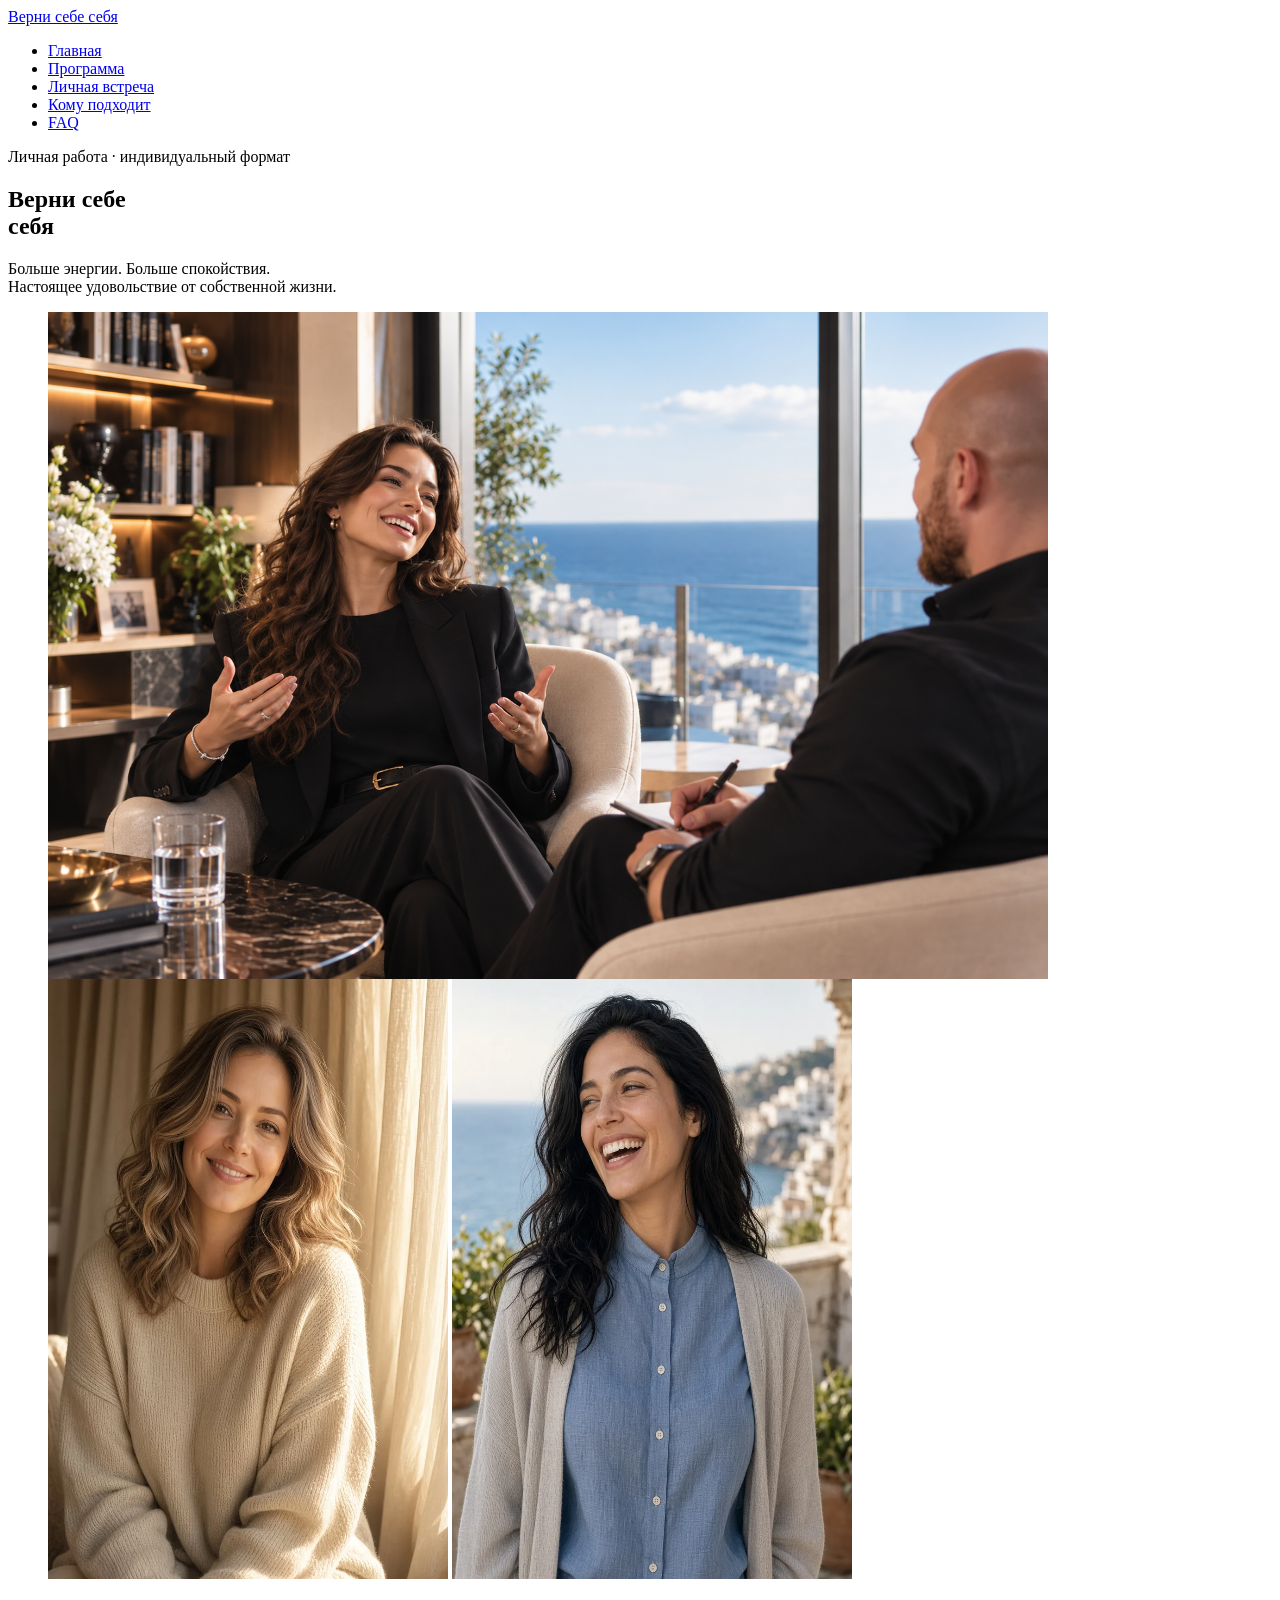
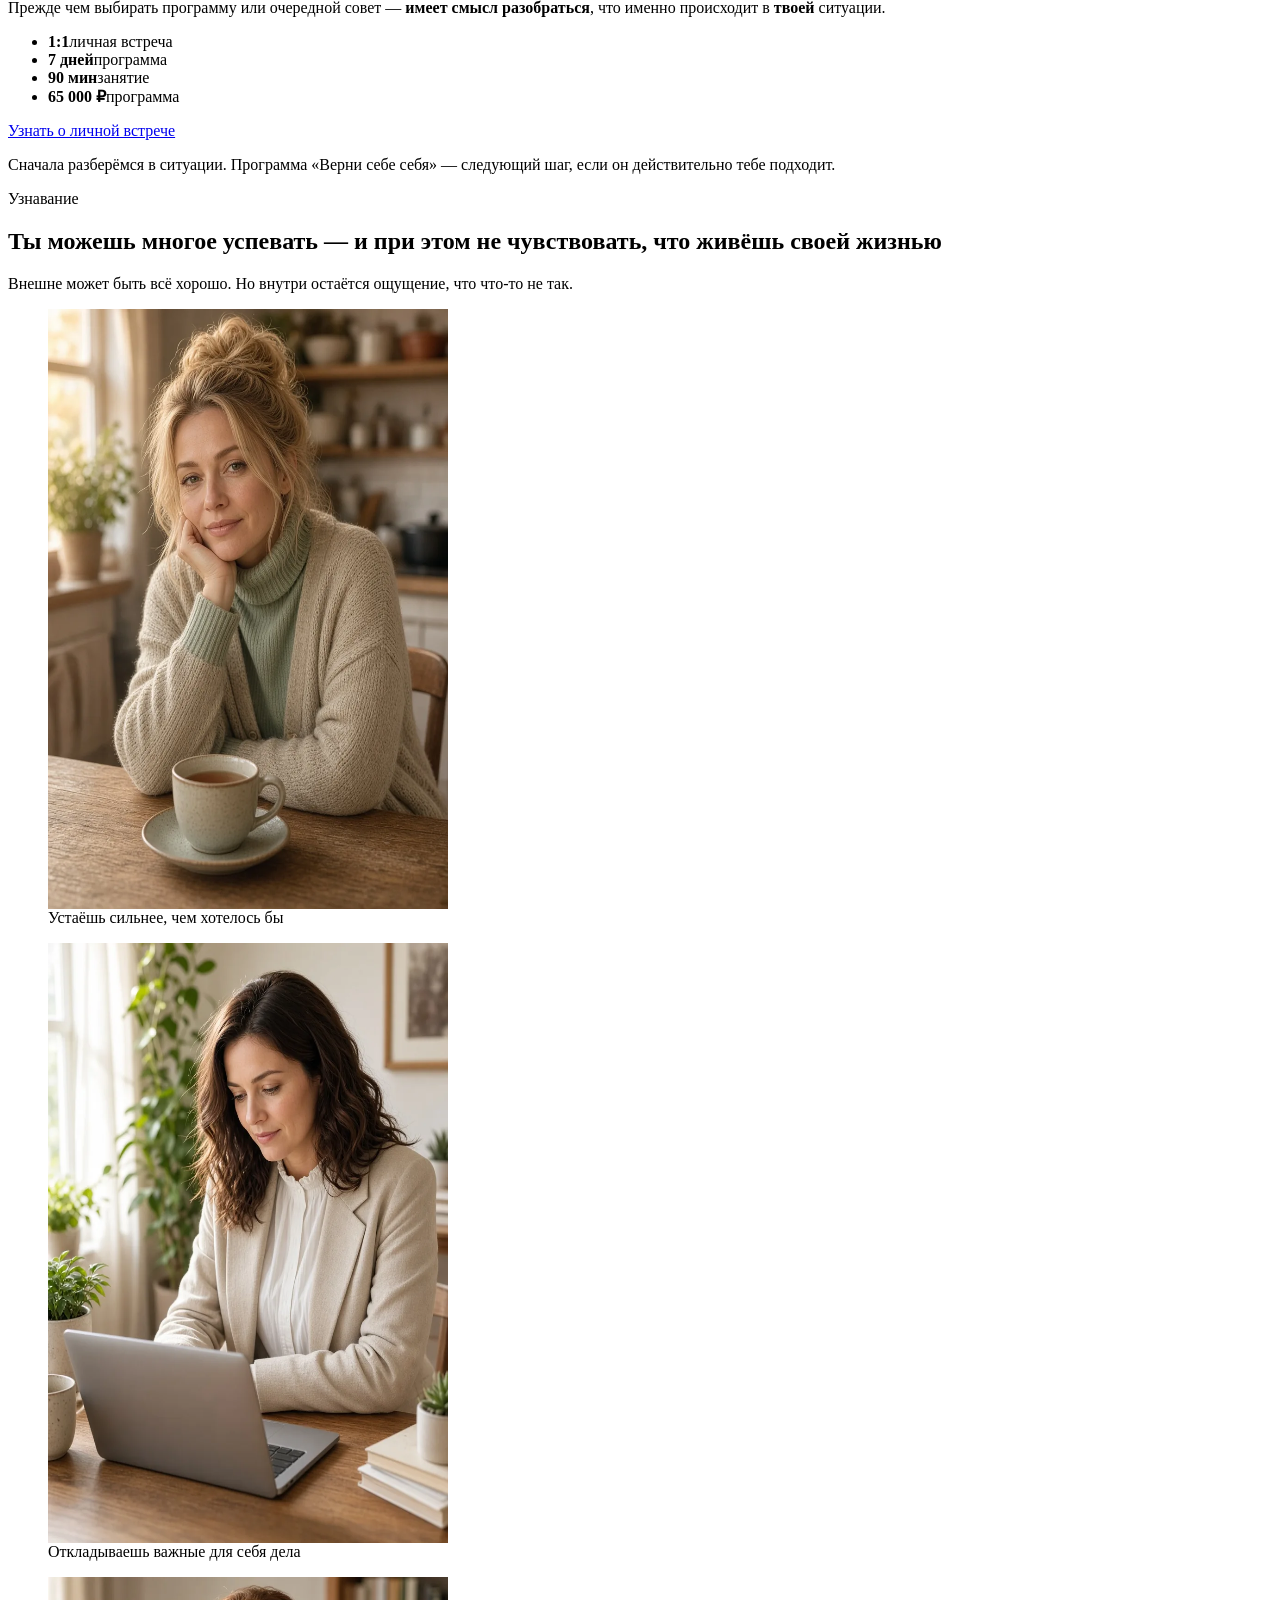
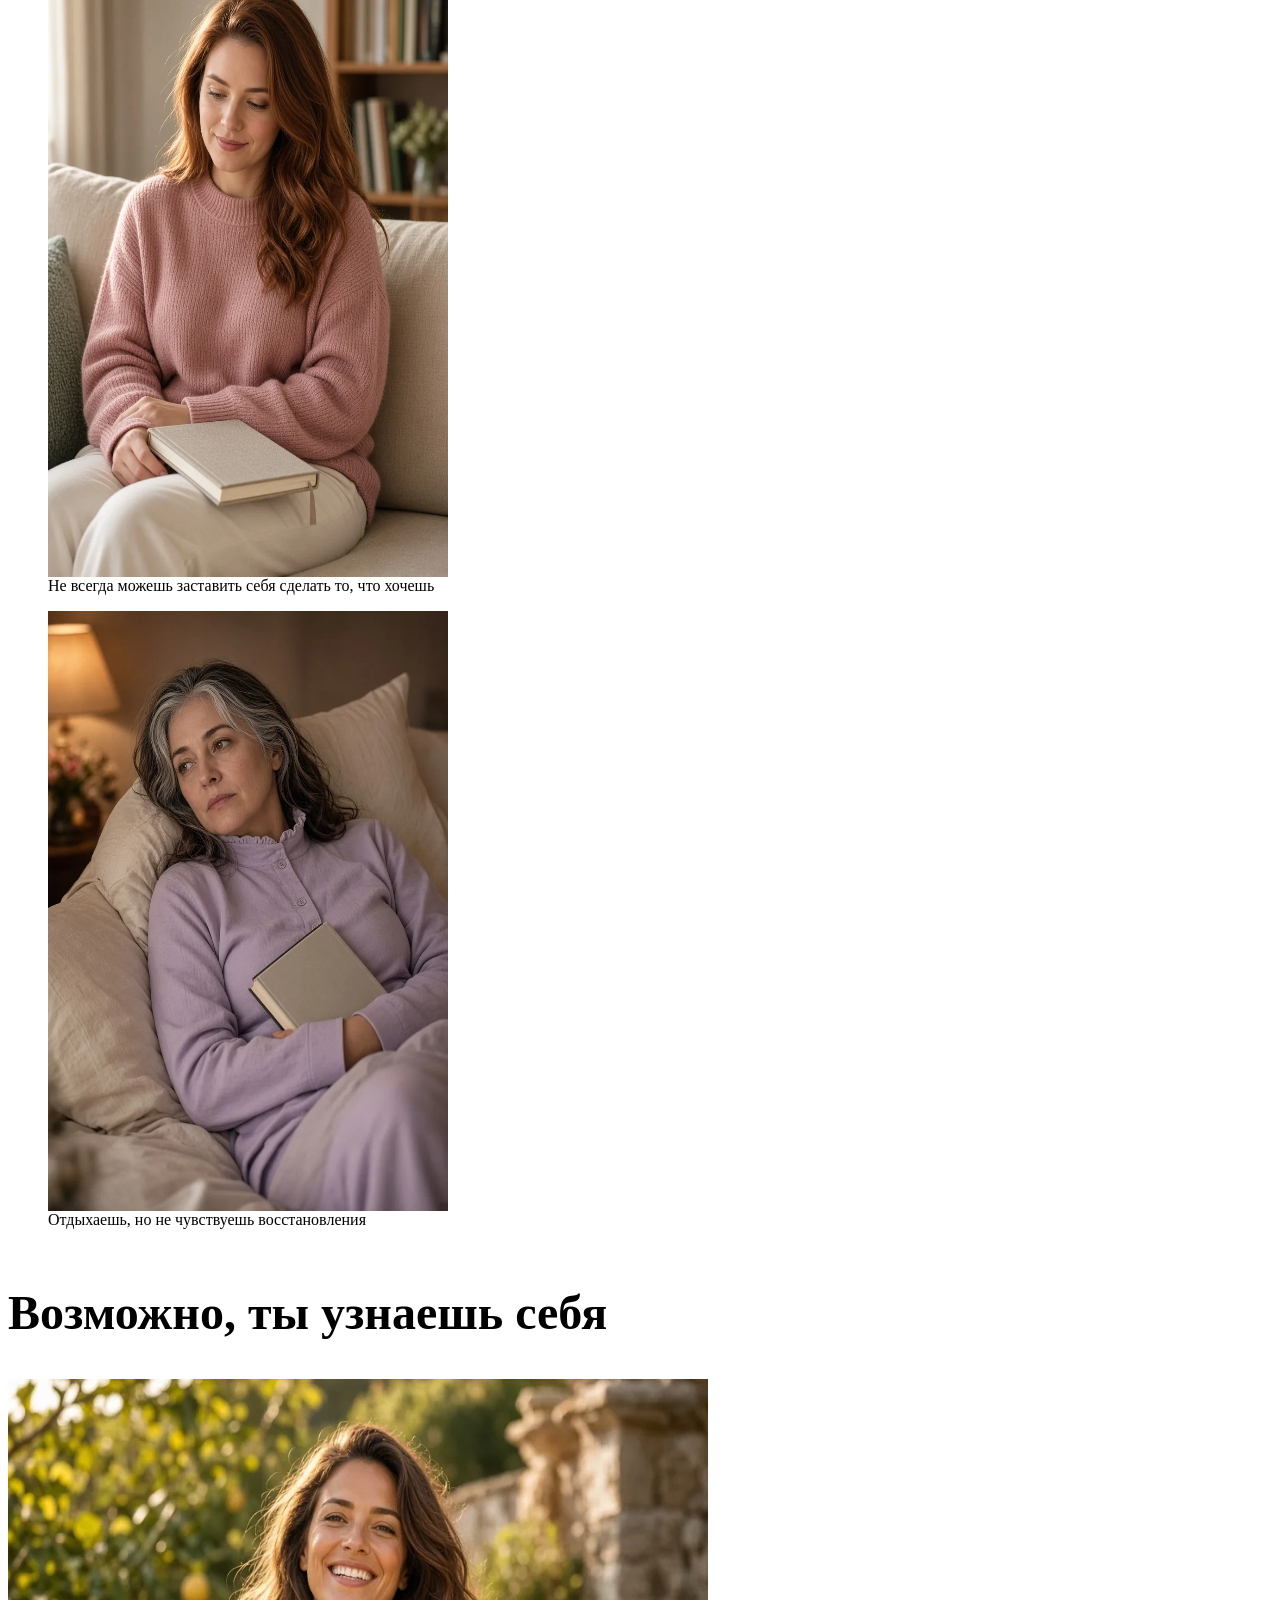
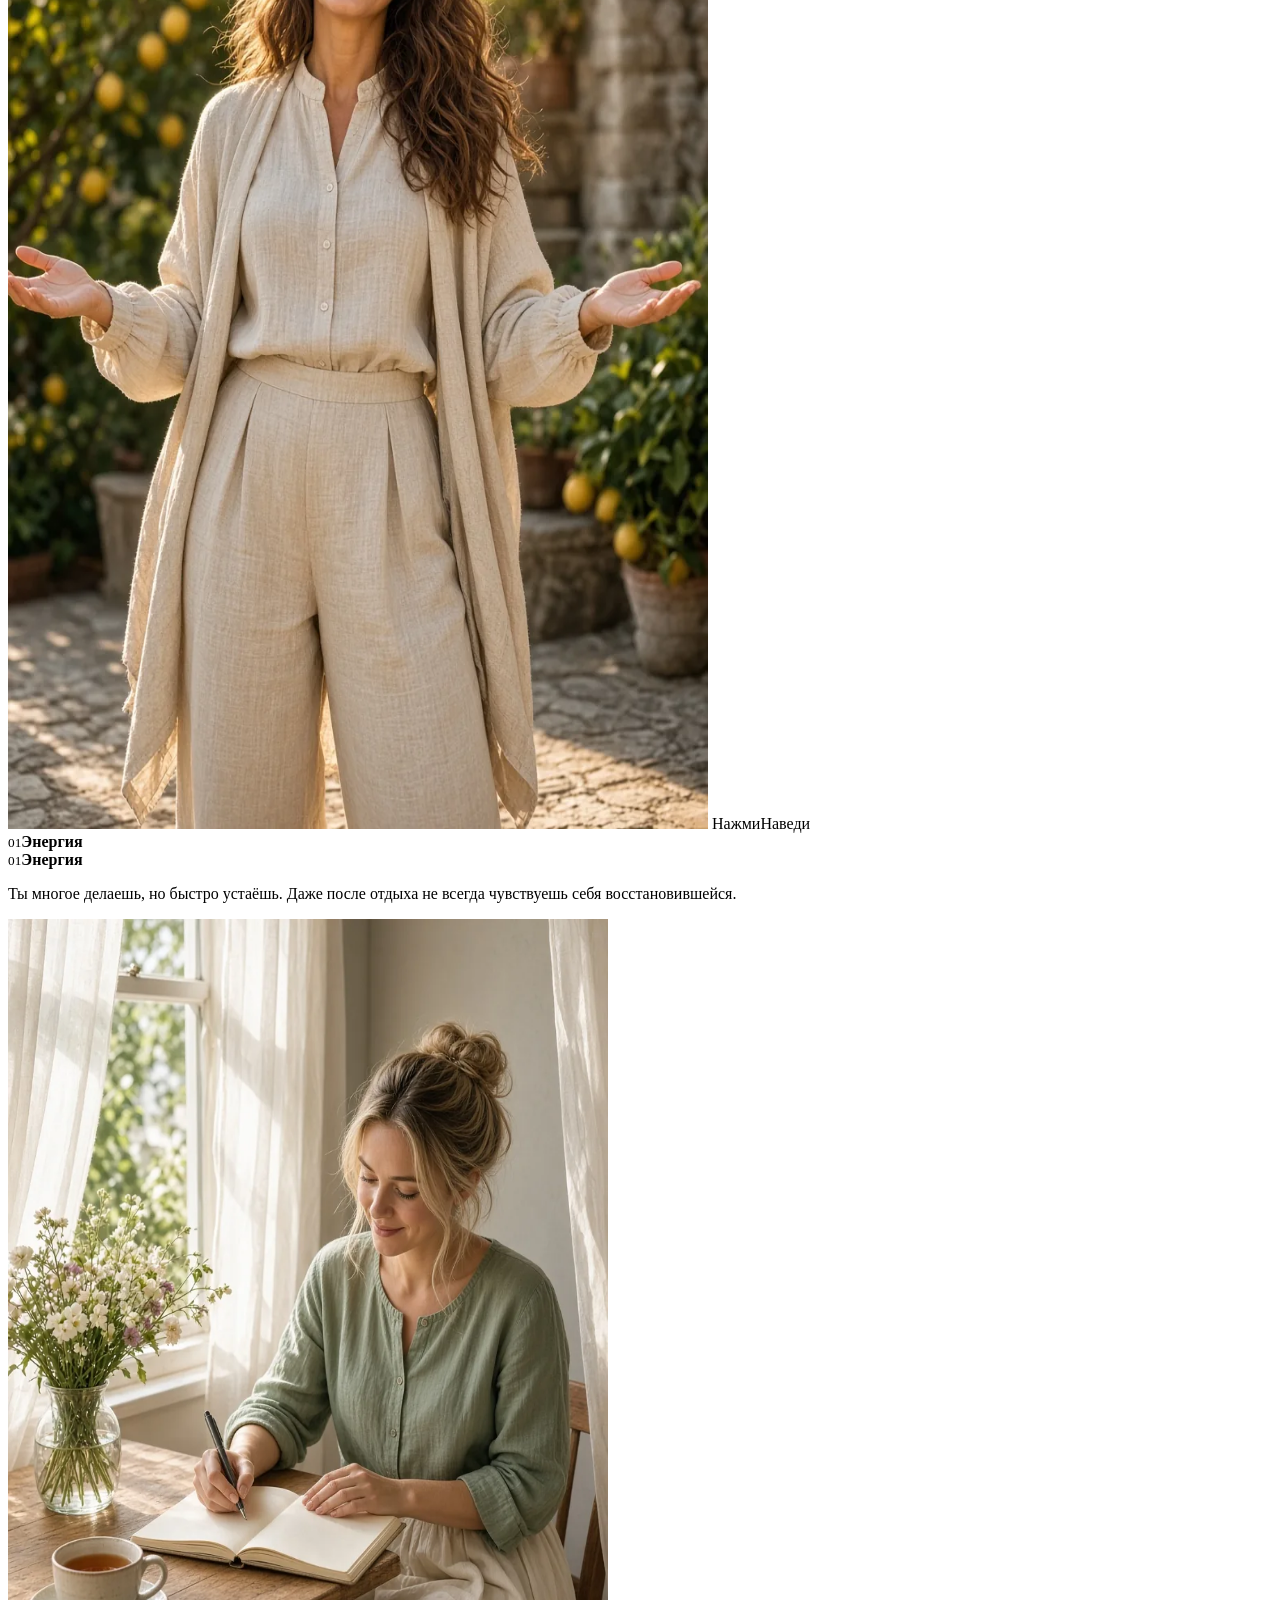
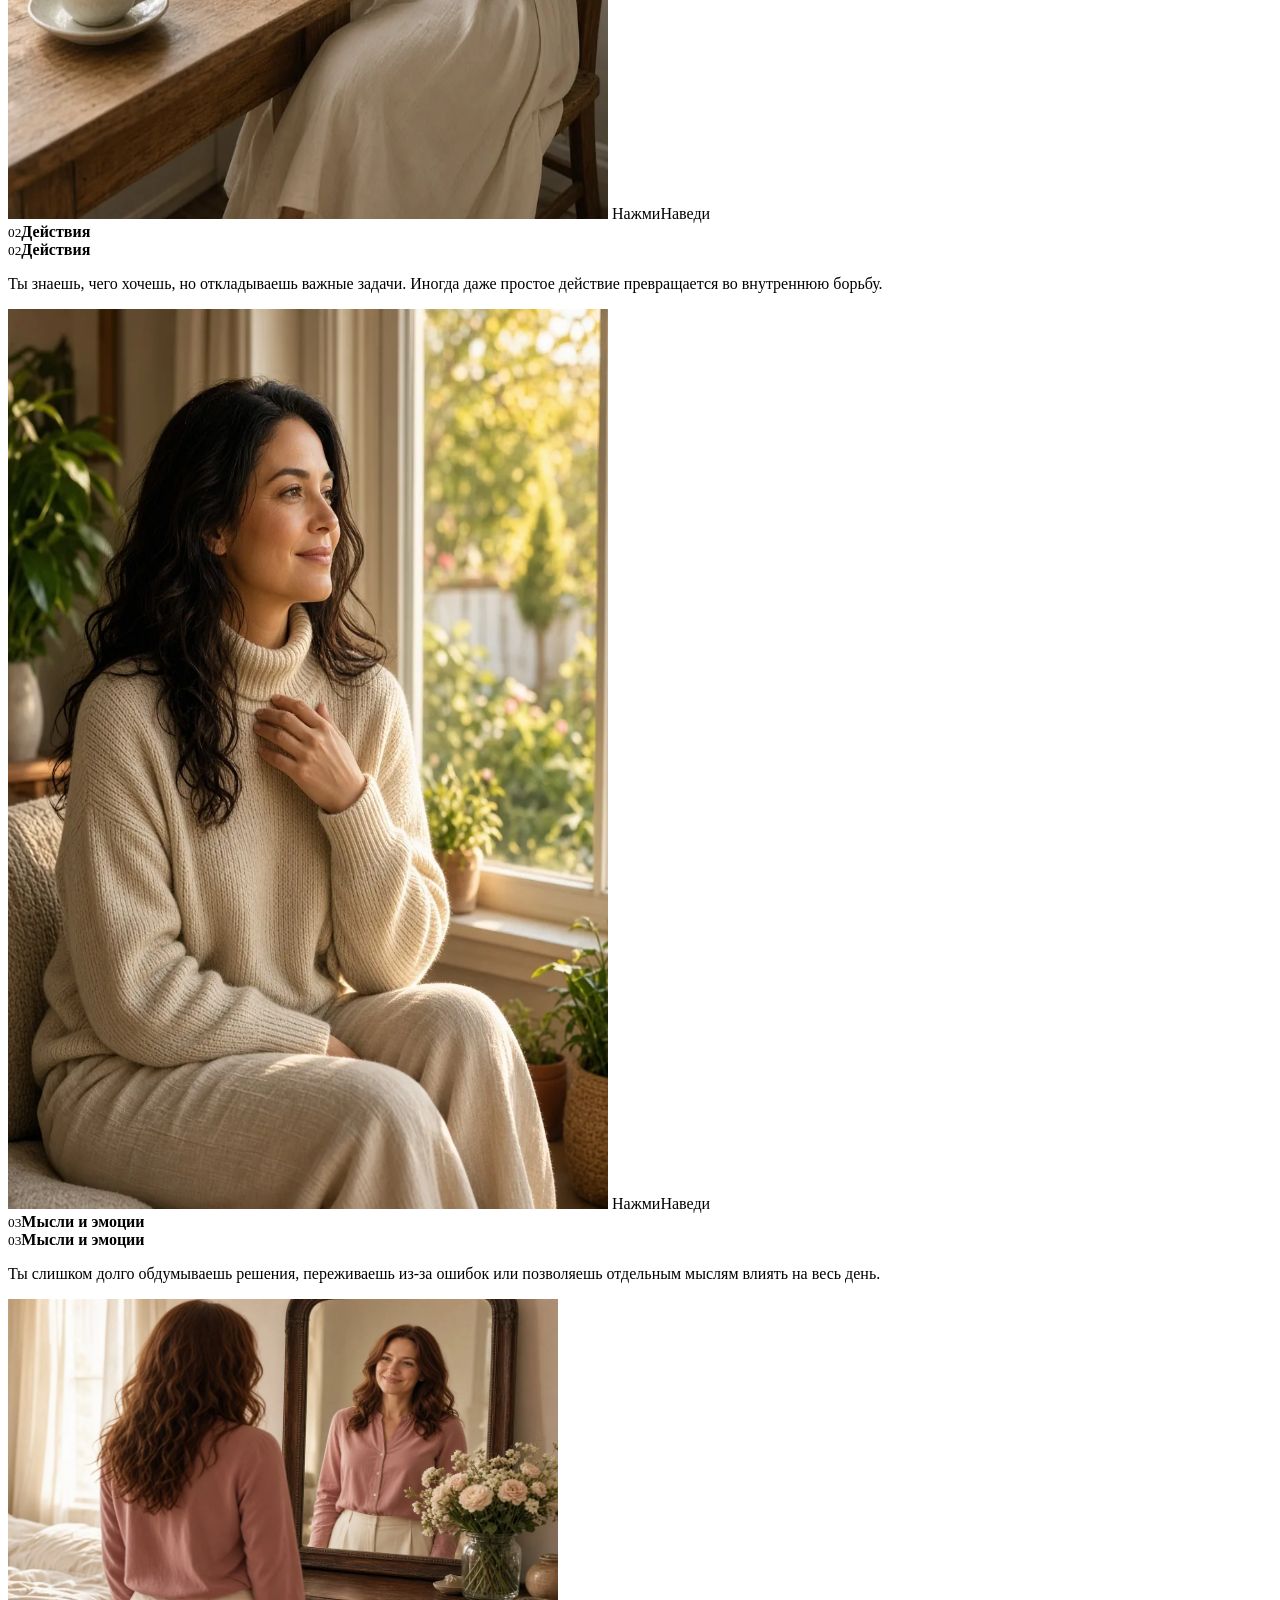
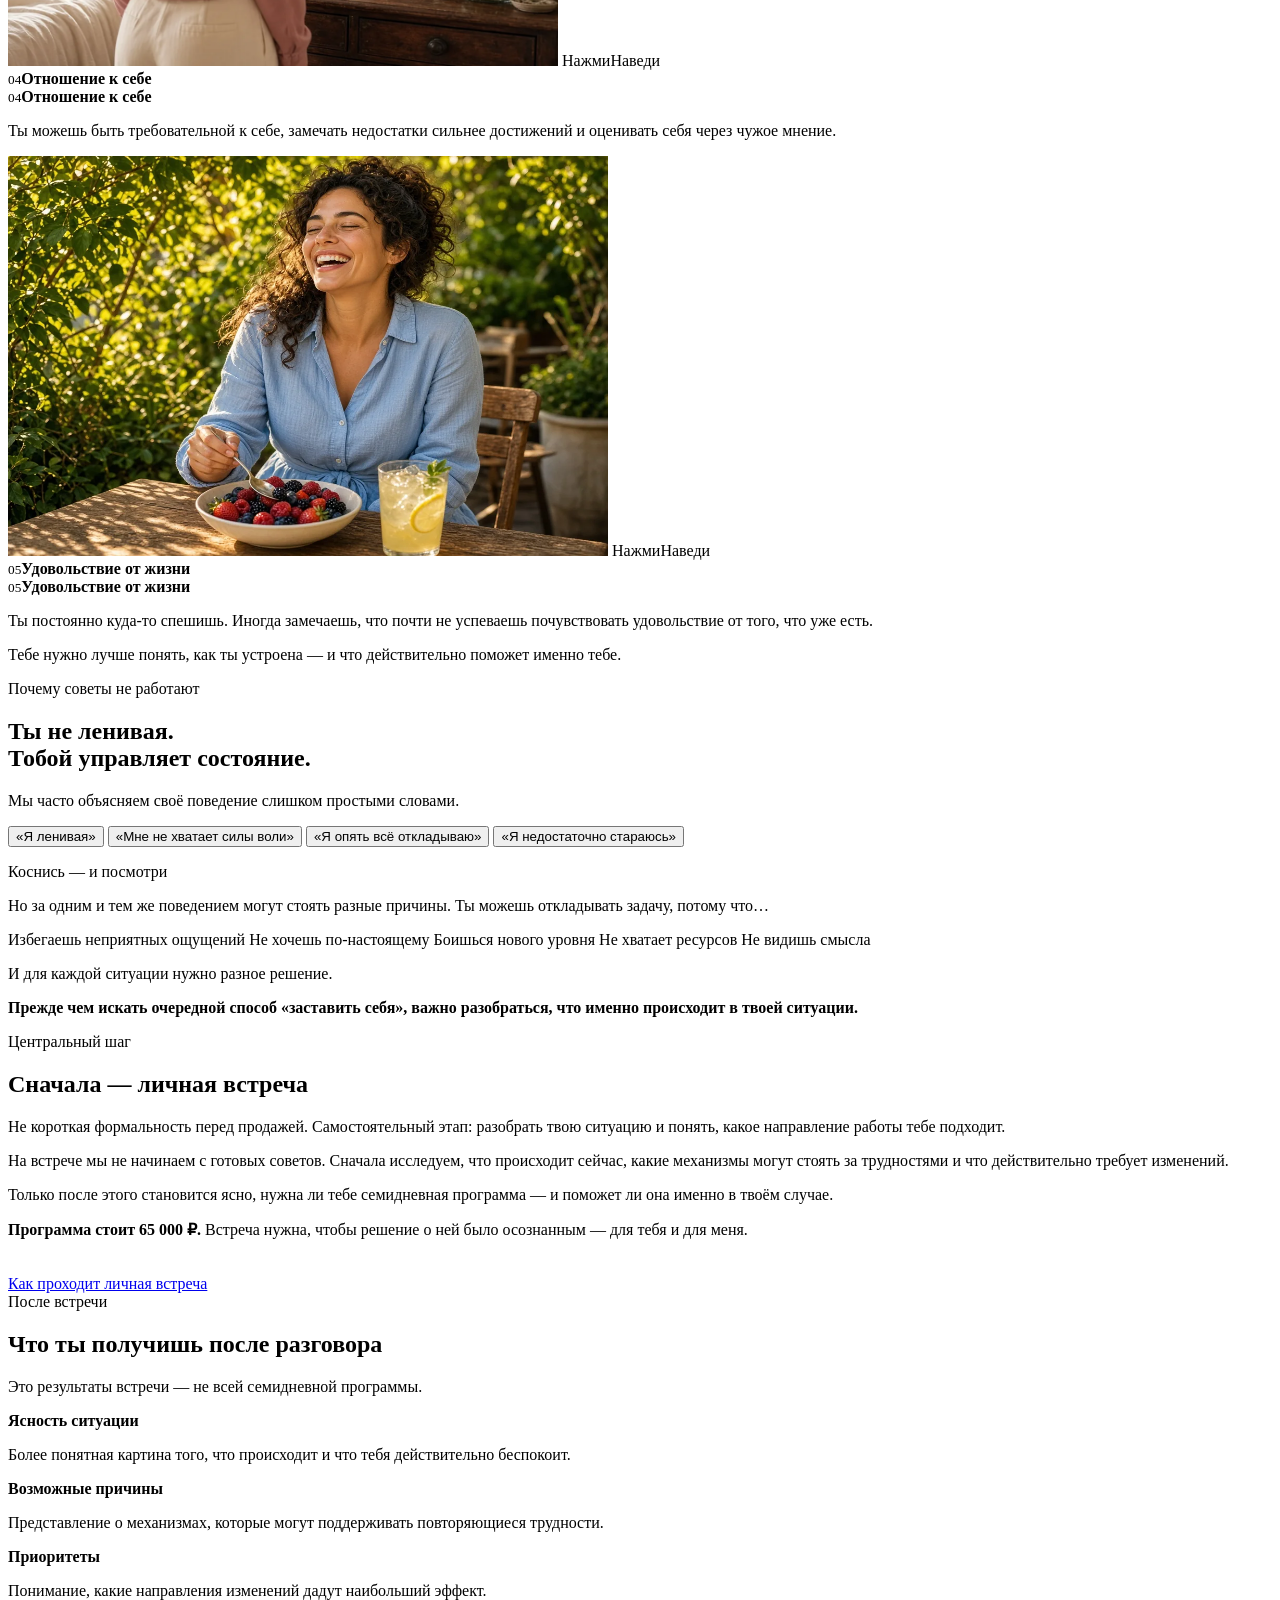
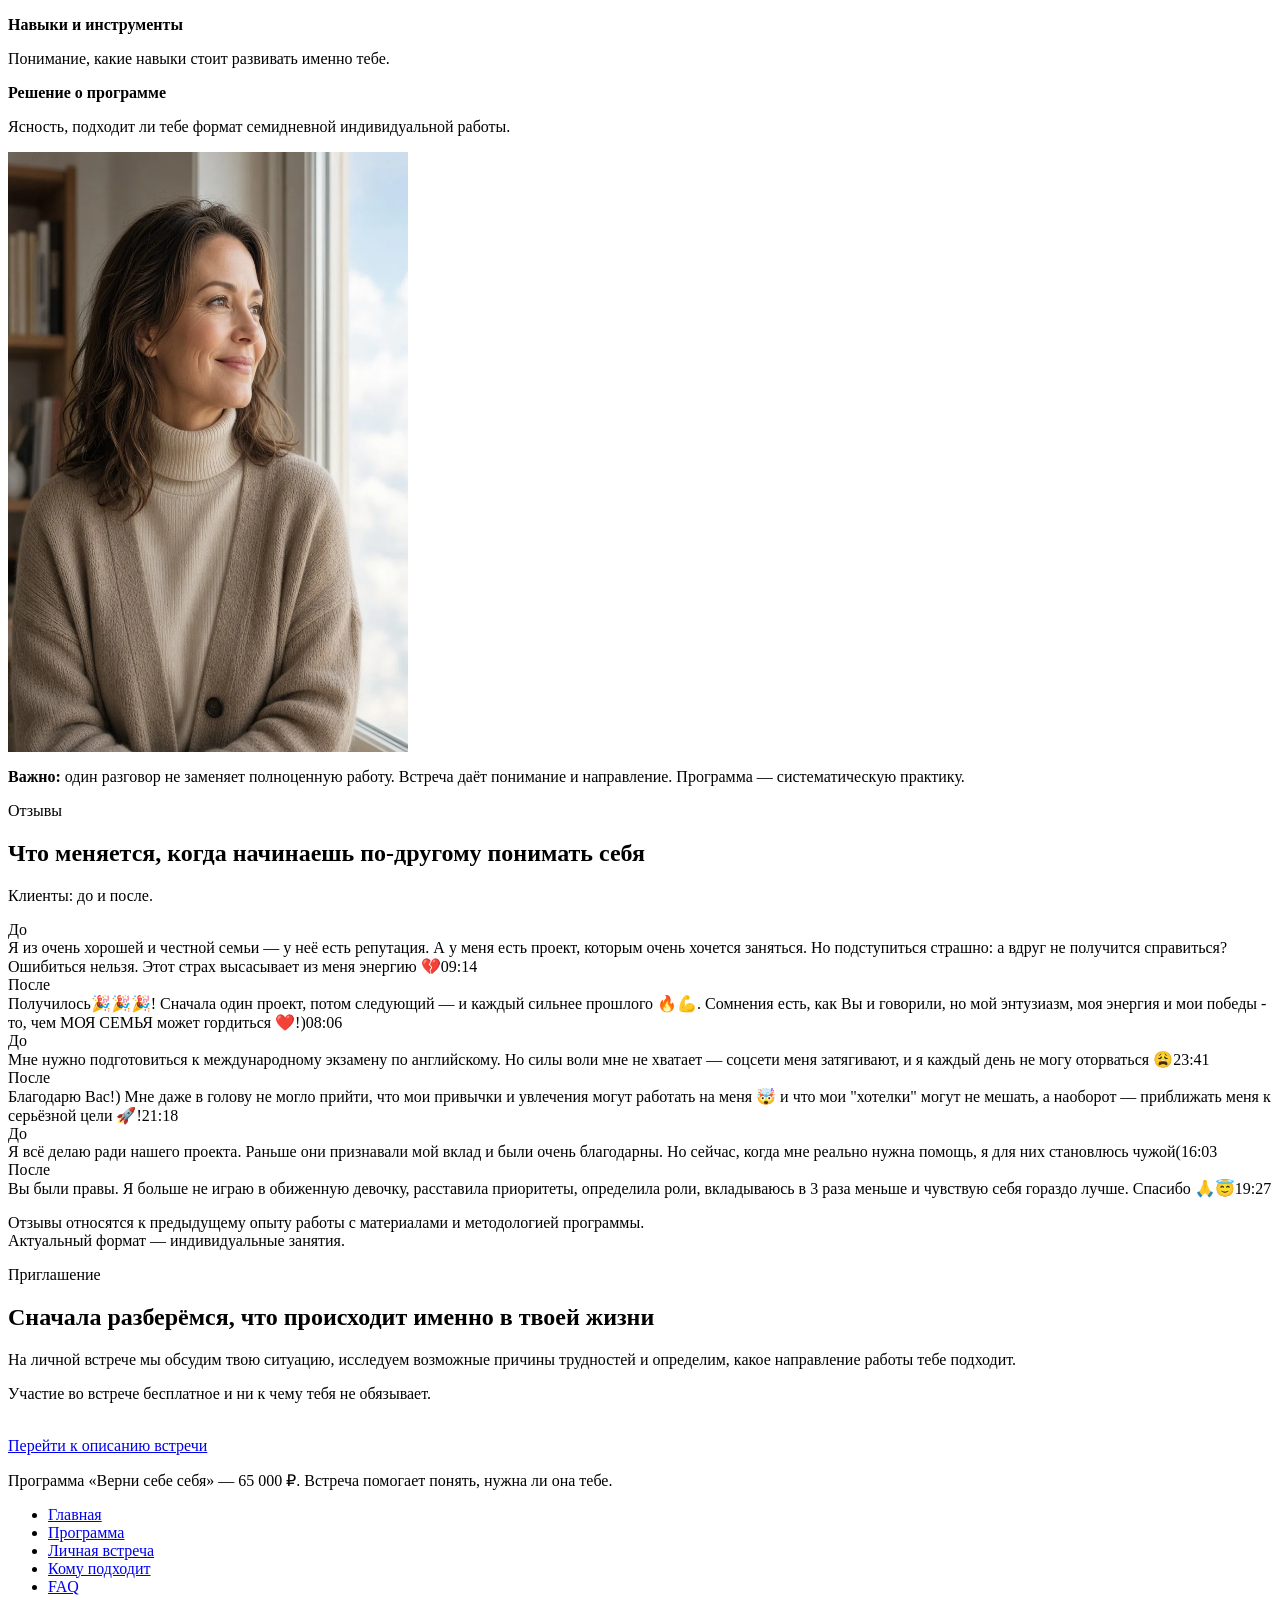
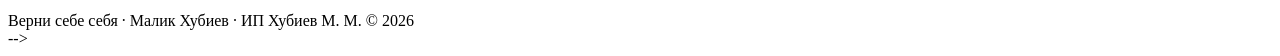
==== commit cbe4f67b: "done" ====
--- a/index.html
+++ b/index.html
@@ -1,4 +1,4 @@
-﻿<!doctype html>
+﻿<!-- <!doctype html>
 <html lang="ru">
 <head>
 <meta charset="utf-8">
@@ -324,4 +324,4 @@
 <script src="./js/site.js" defer></script>
 
 </body>
-</html>
+</html> -->
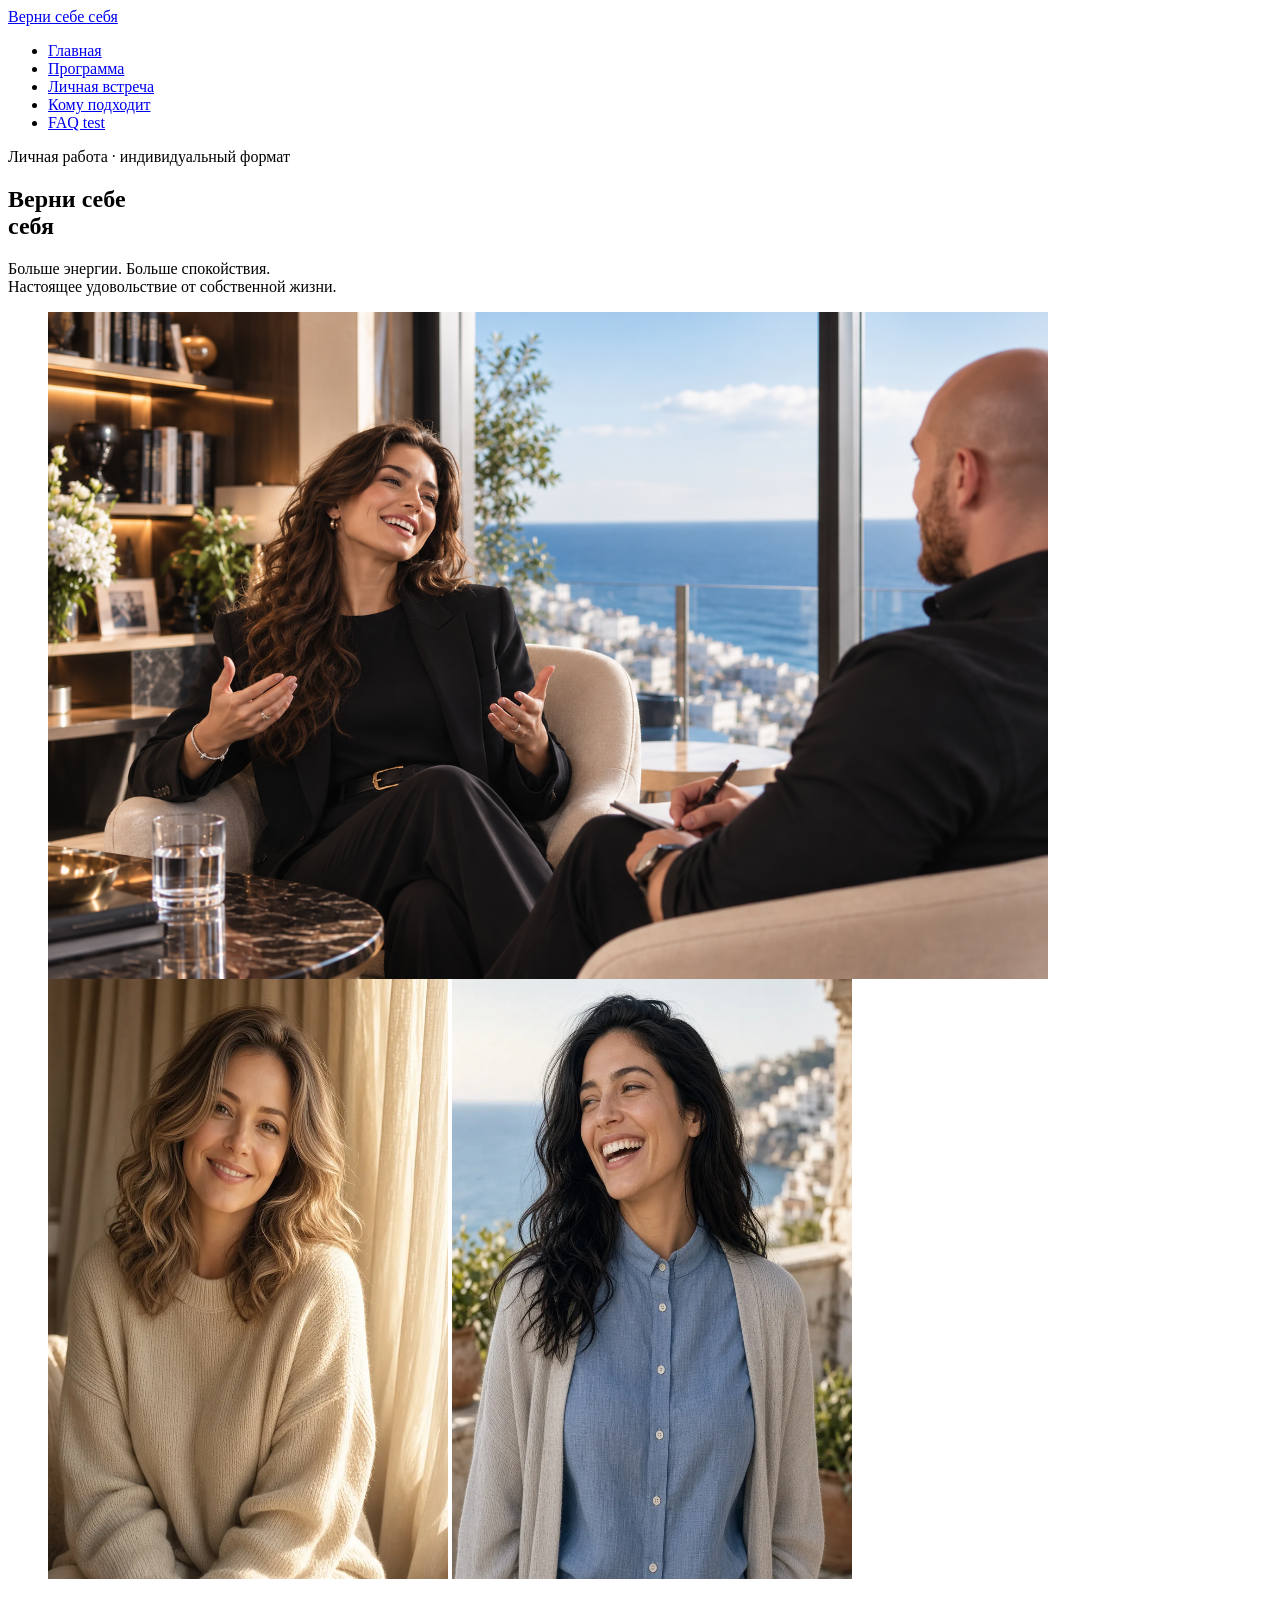
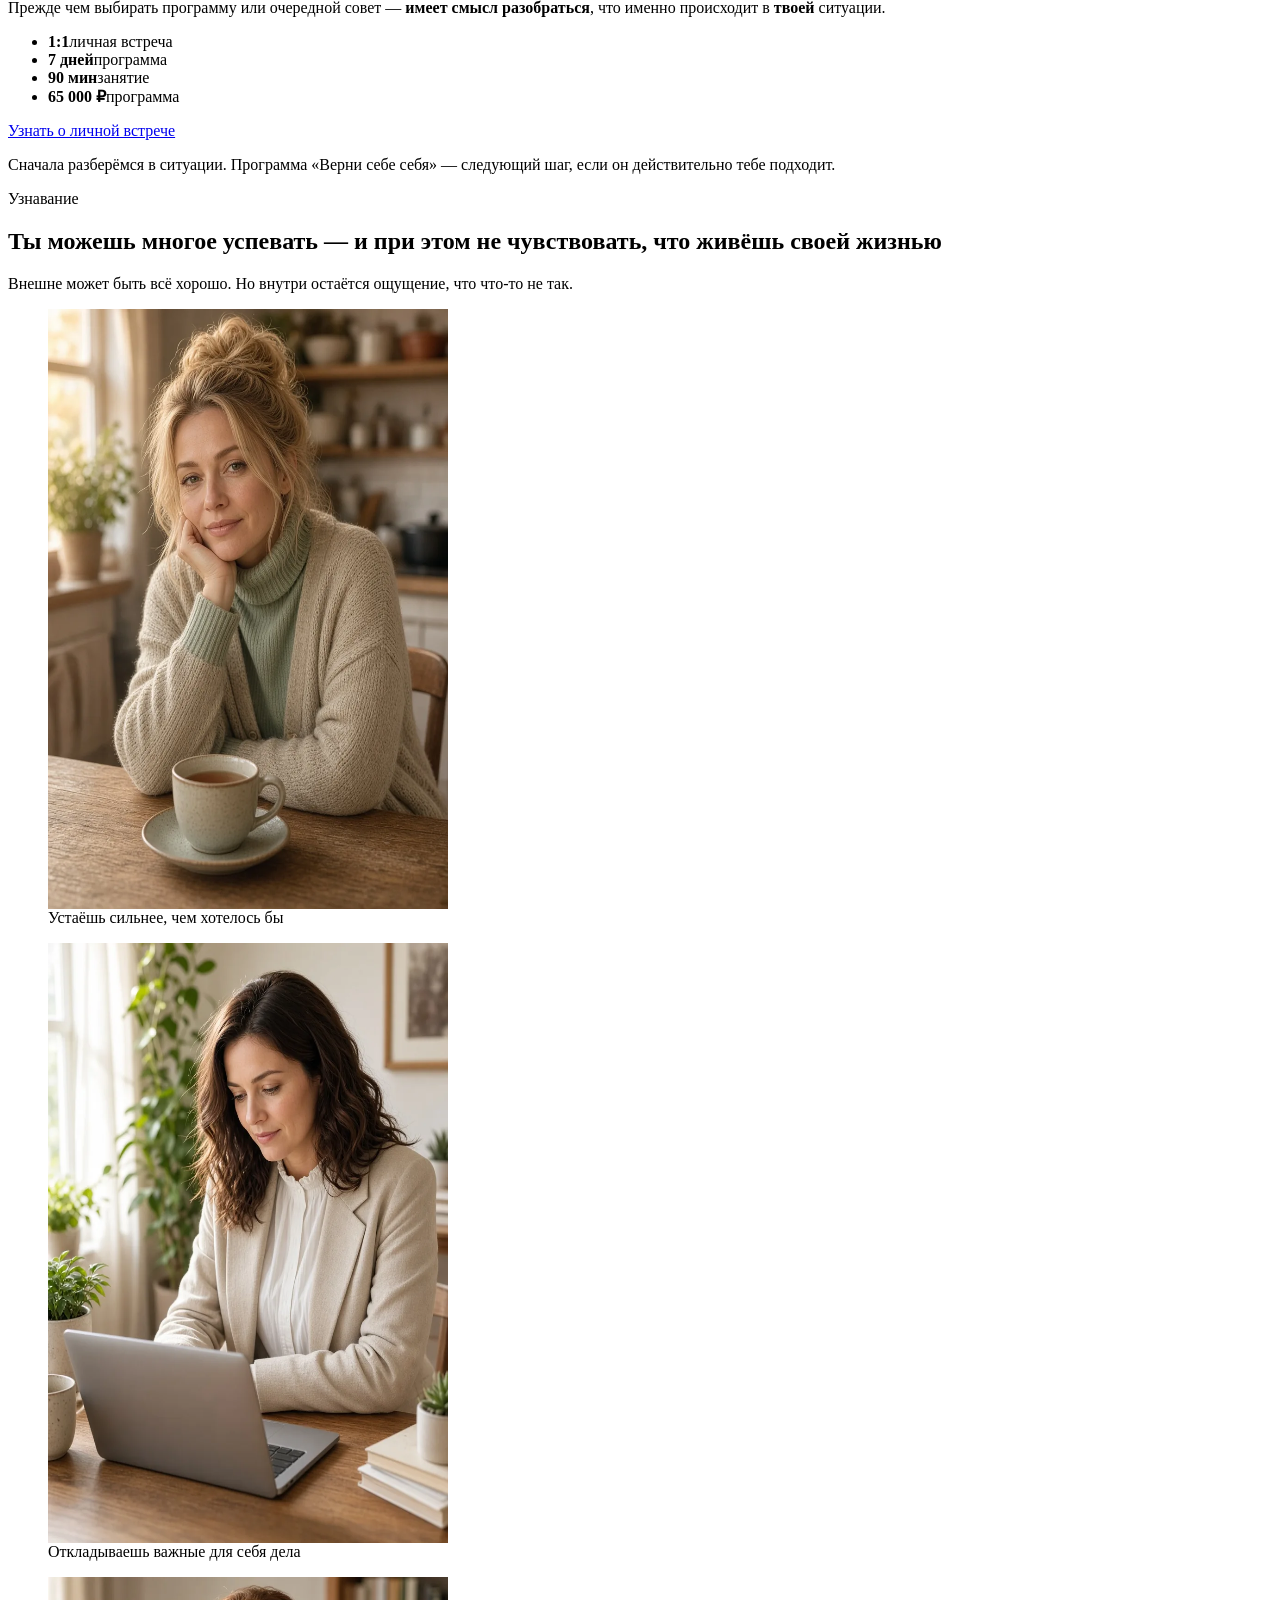
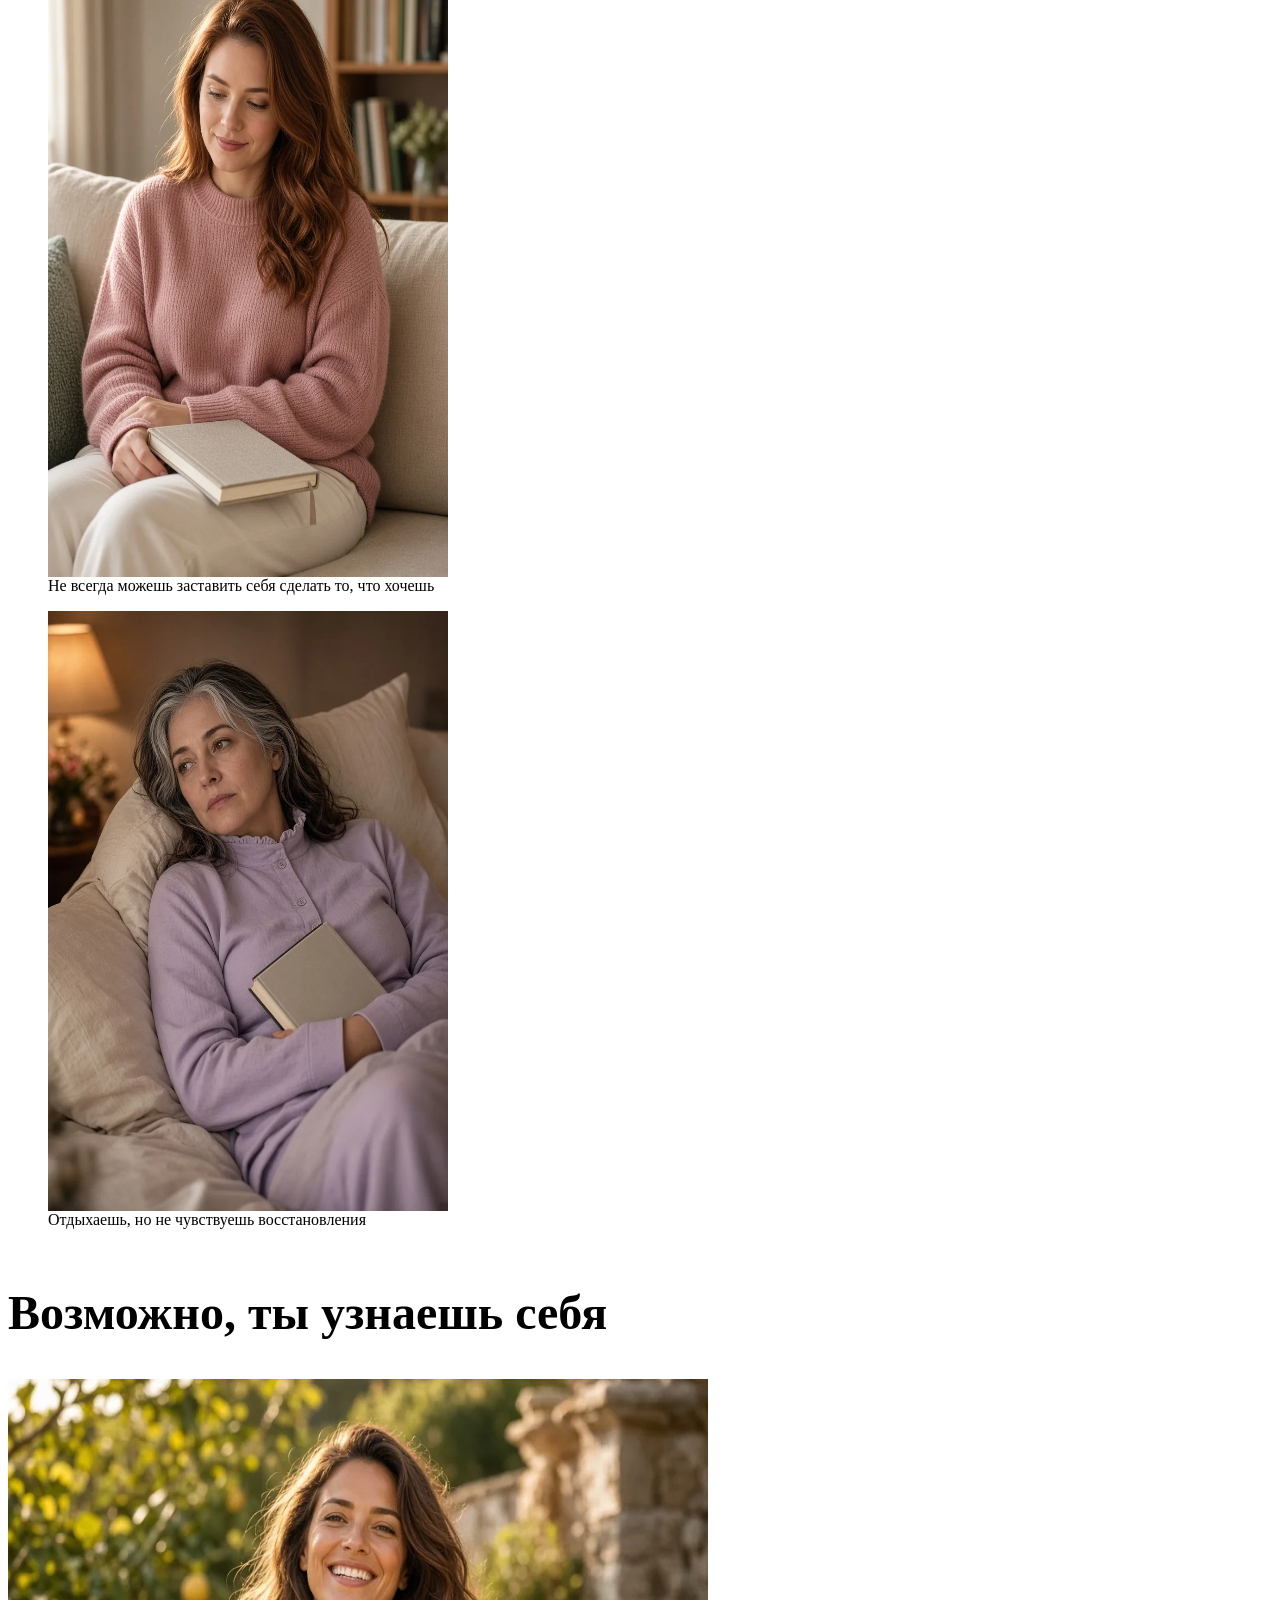
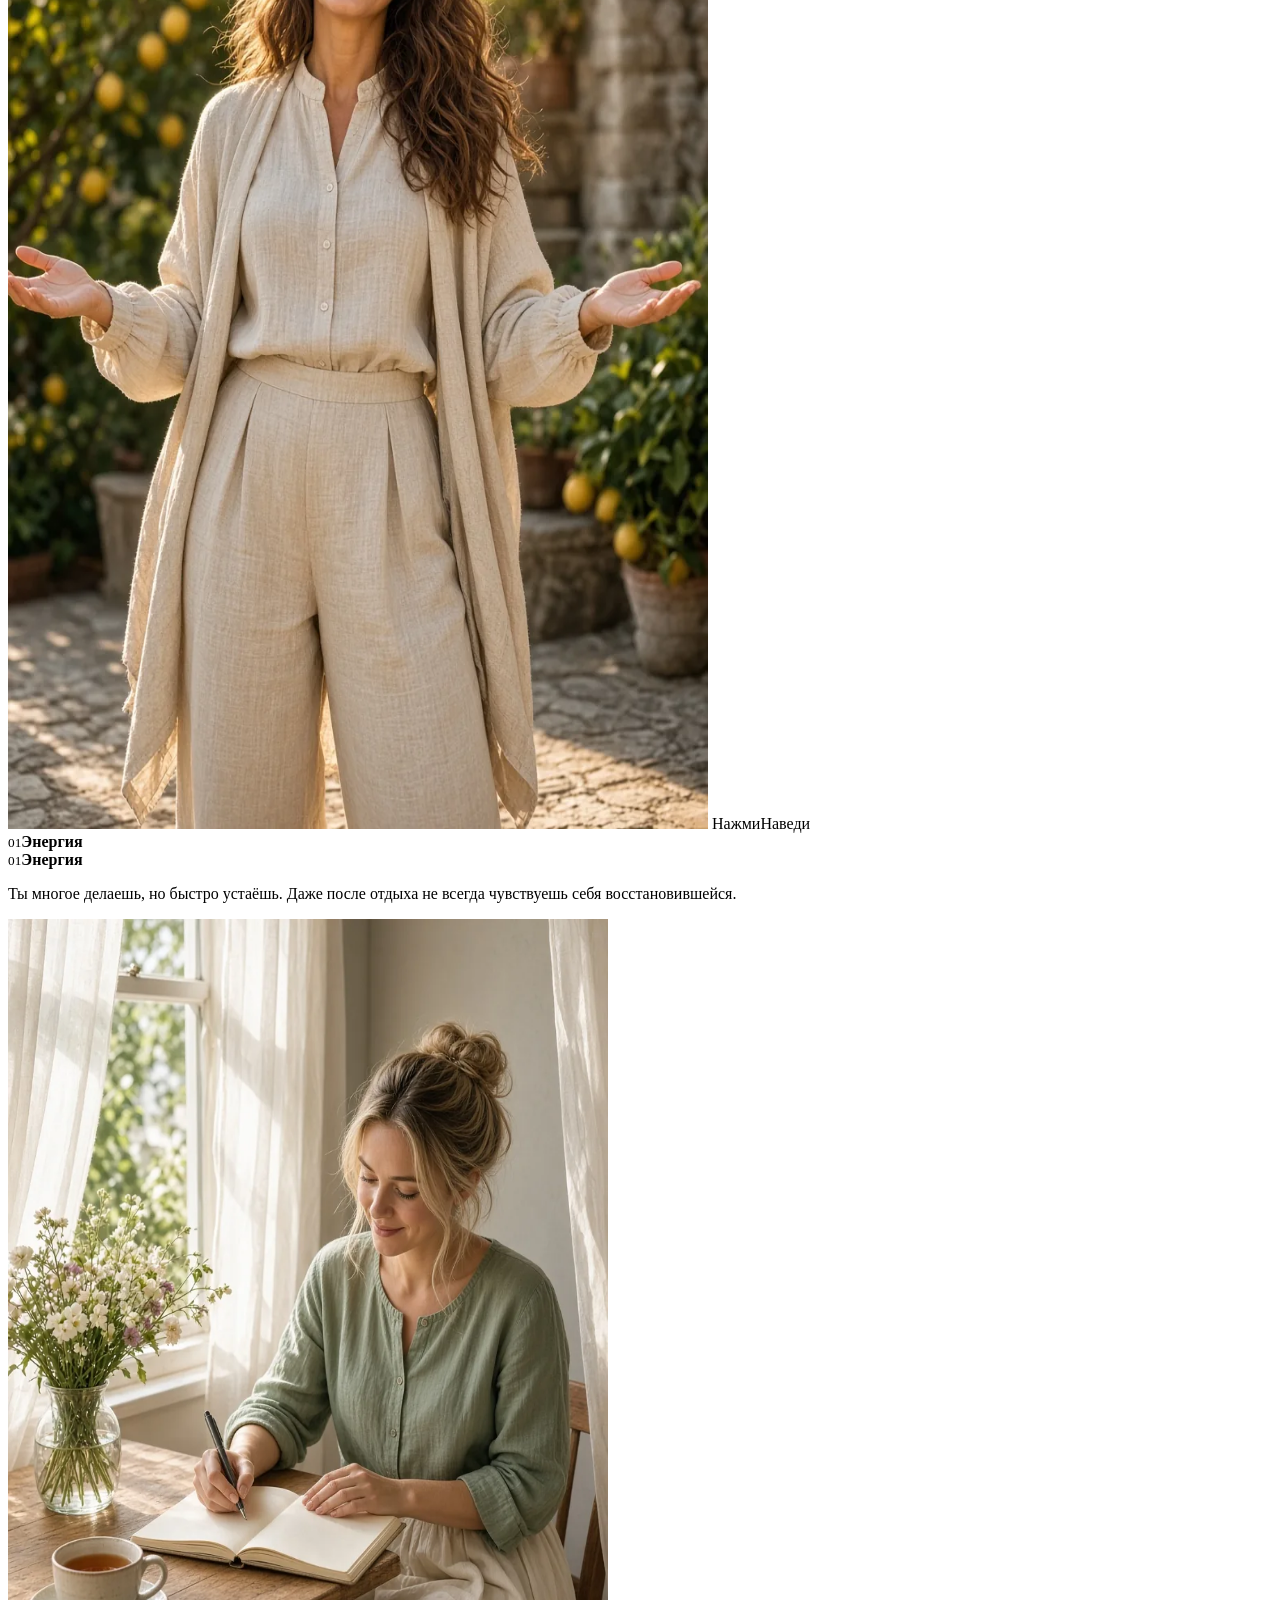
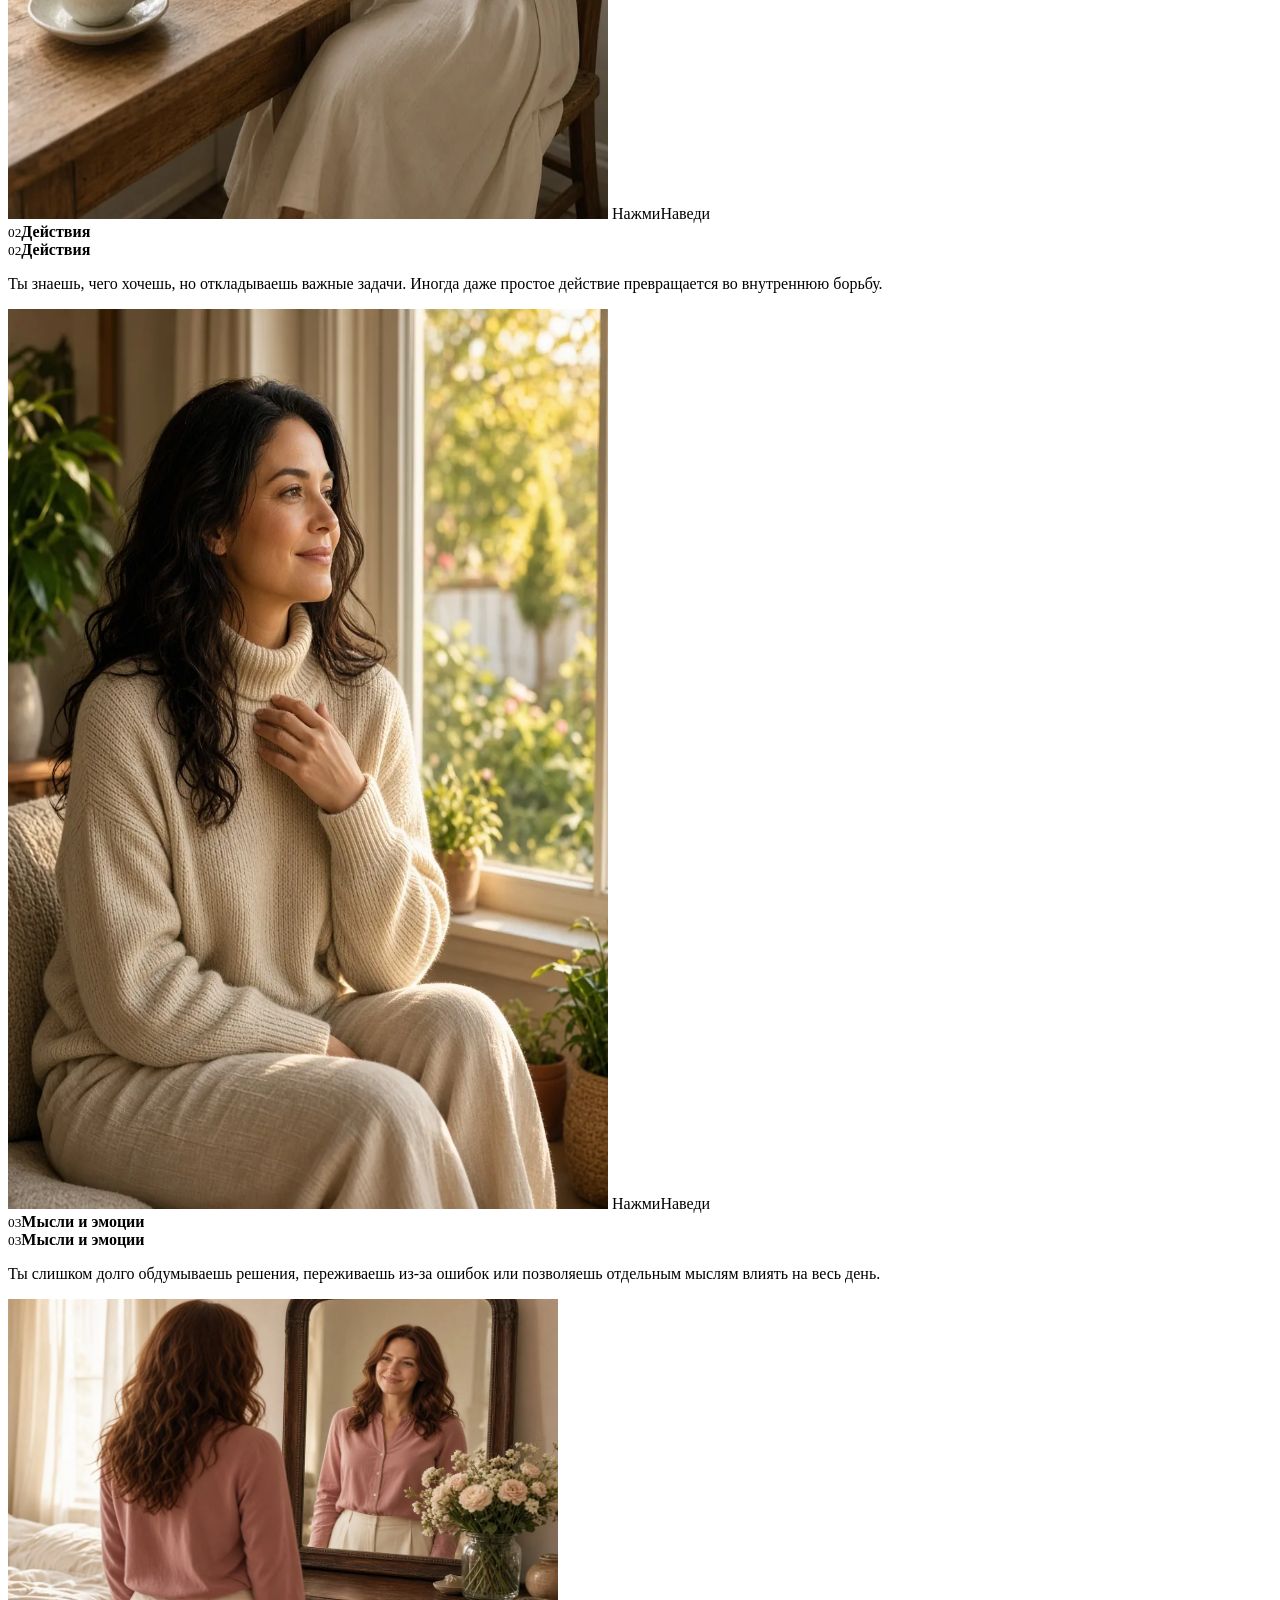
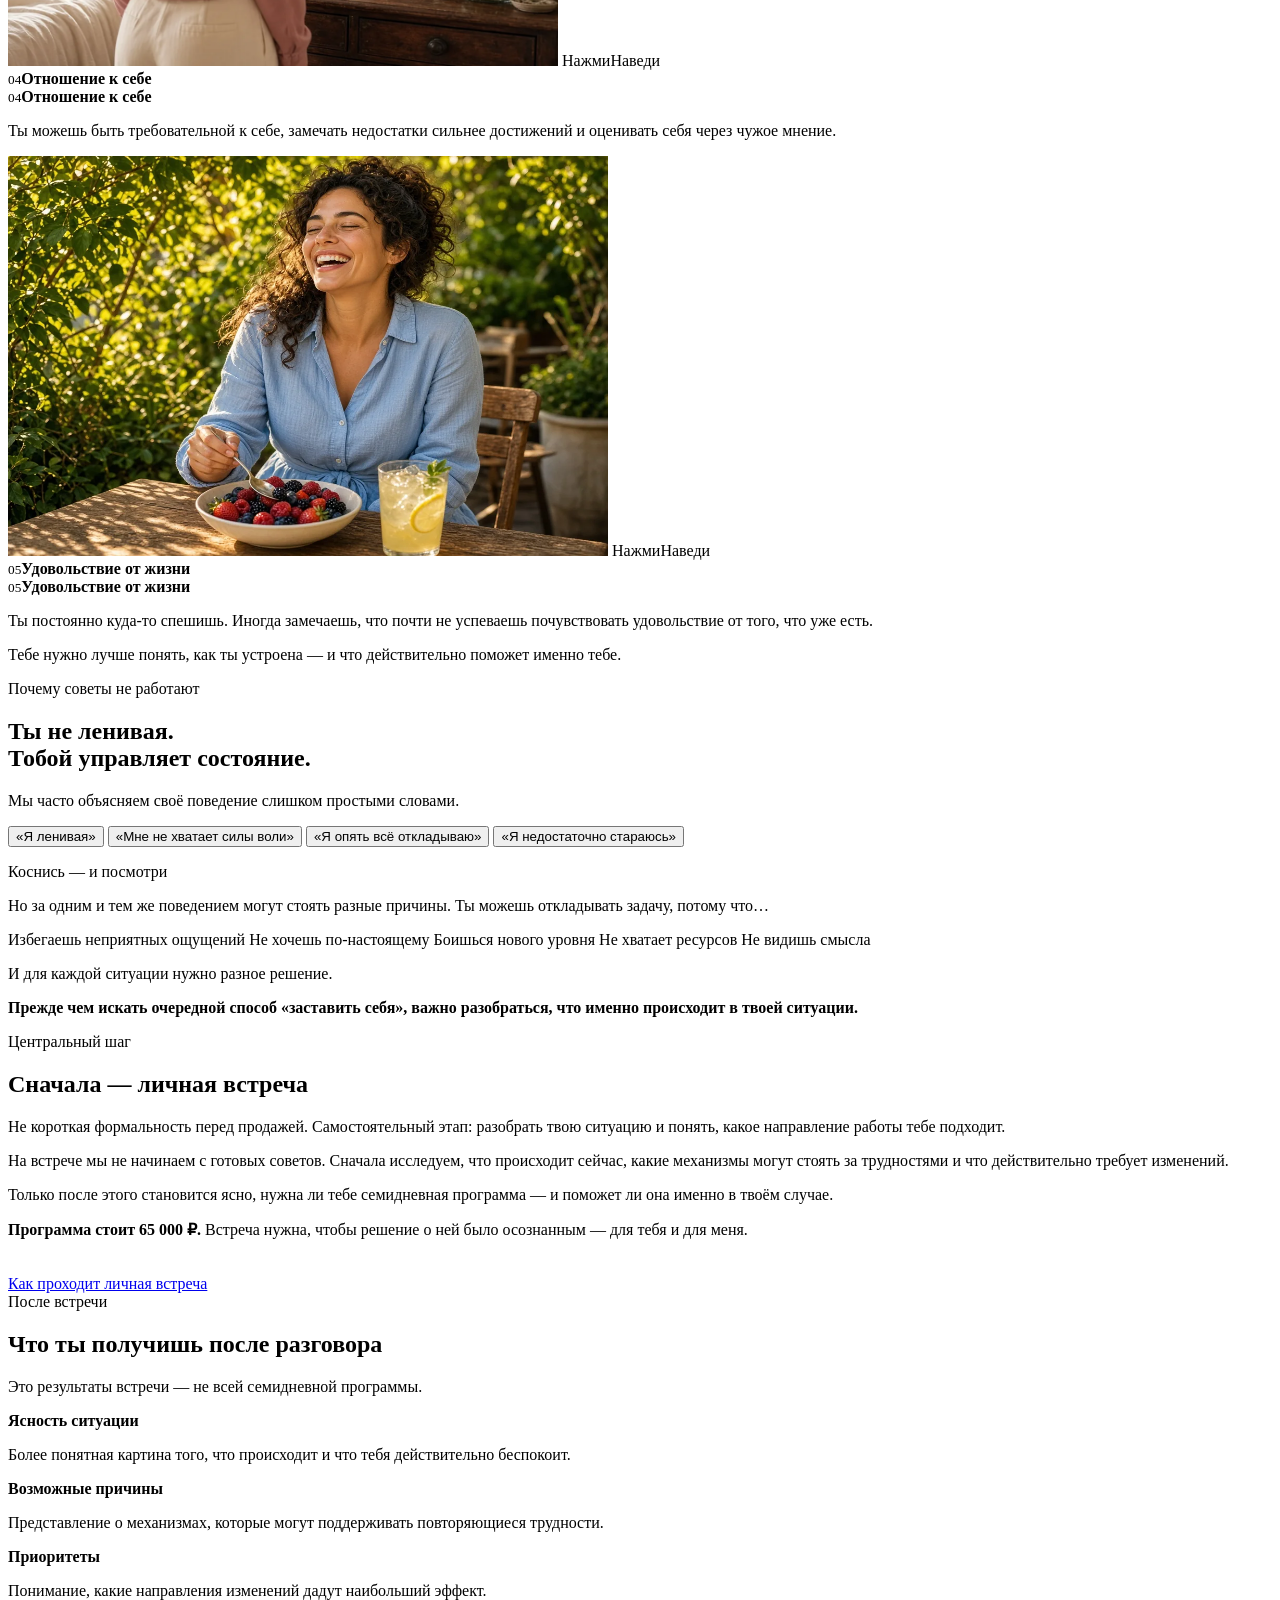
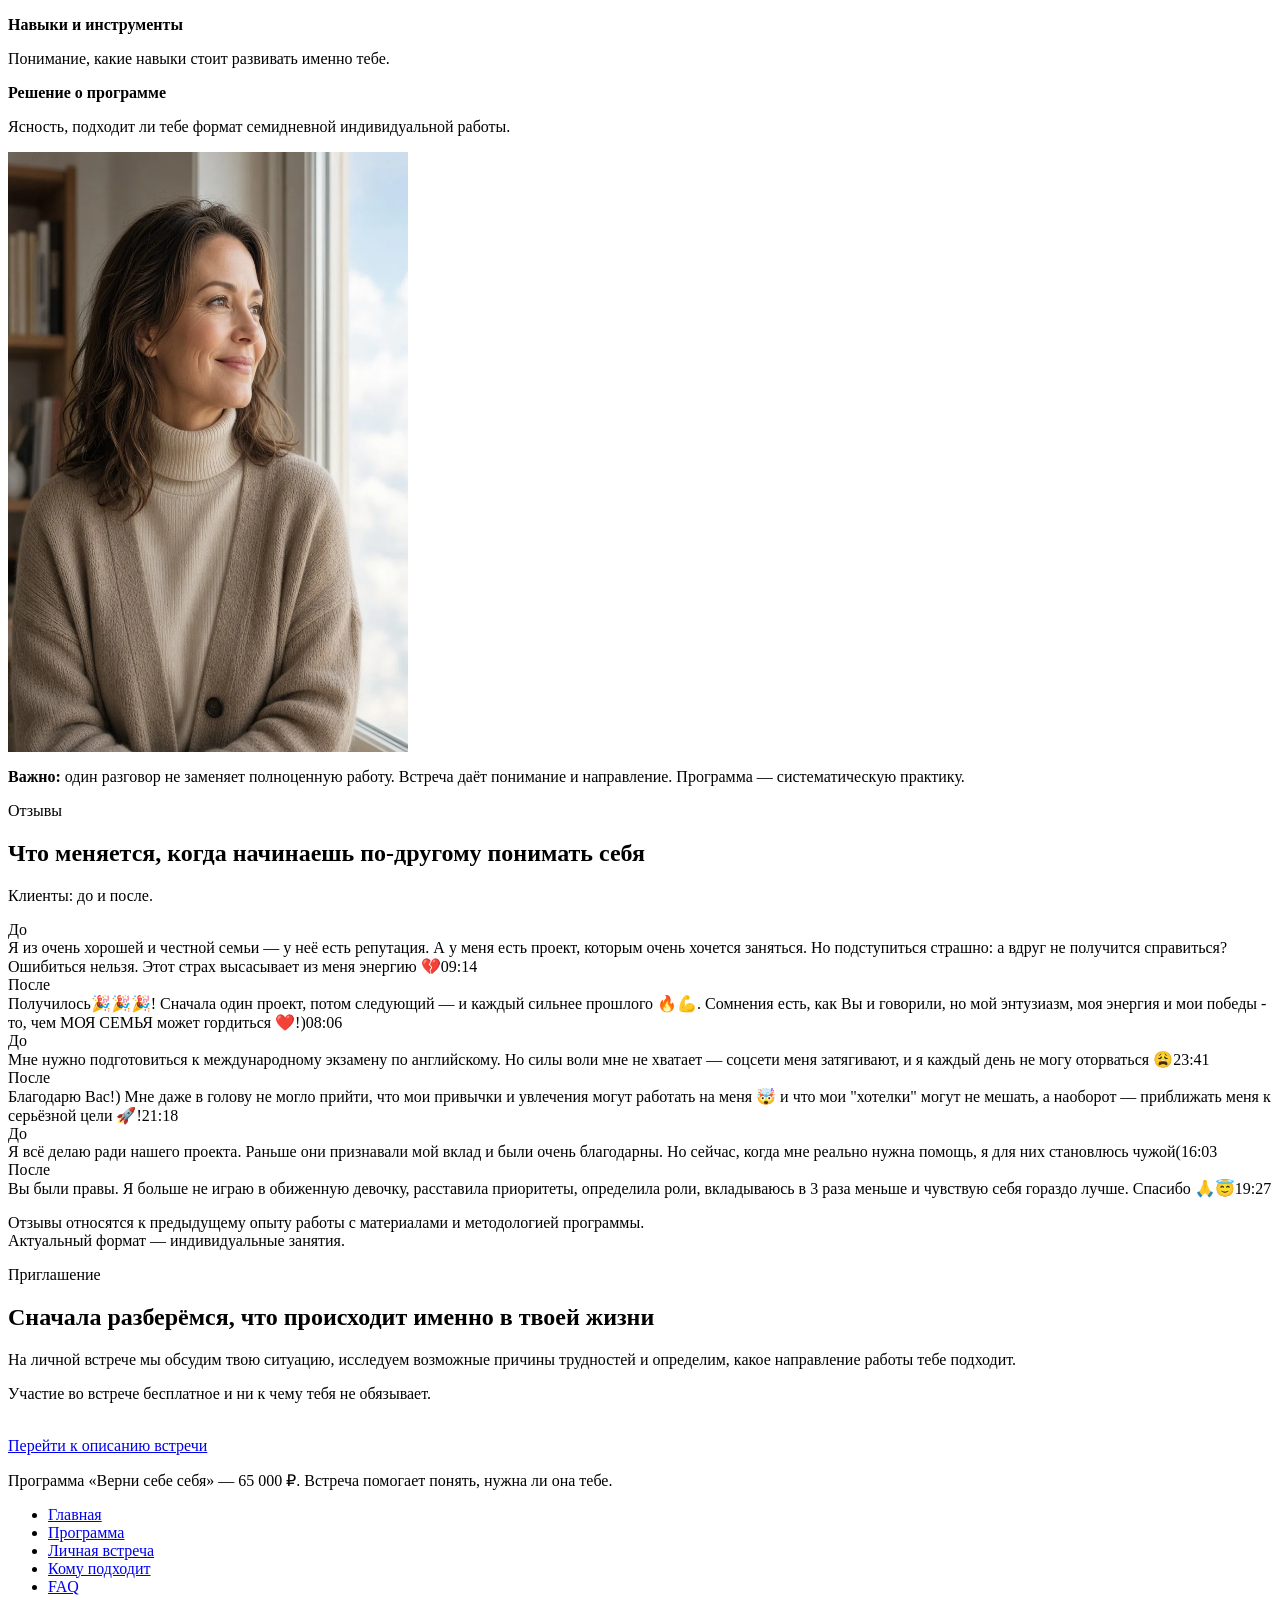
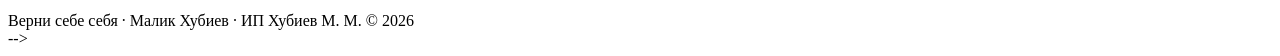
==== commit 562fa092: "done" ====
--- a/index.html
+++ b/index.html
@@ -56,7 +56,7 @@
     <li><a href="./programma.html">Программа</a></li>
     <li><a href="./vstrecha.html" class="nav-cta">Личная встреча</a></li>
     <li><a href="./komu.html">Кому подходит</a></li>
-    <li><a href="./faq.html">FAQ</a></li>
+    <li><a href="./faq.html">FAQ test</a></li>
   </ul>
 </nav>
 
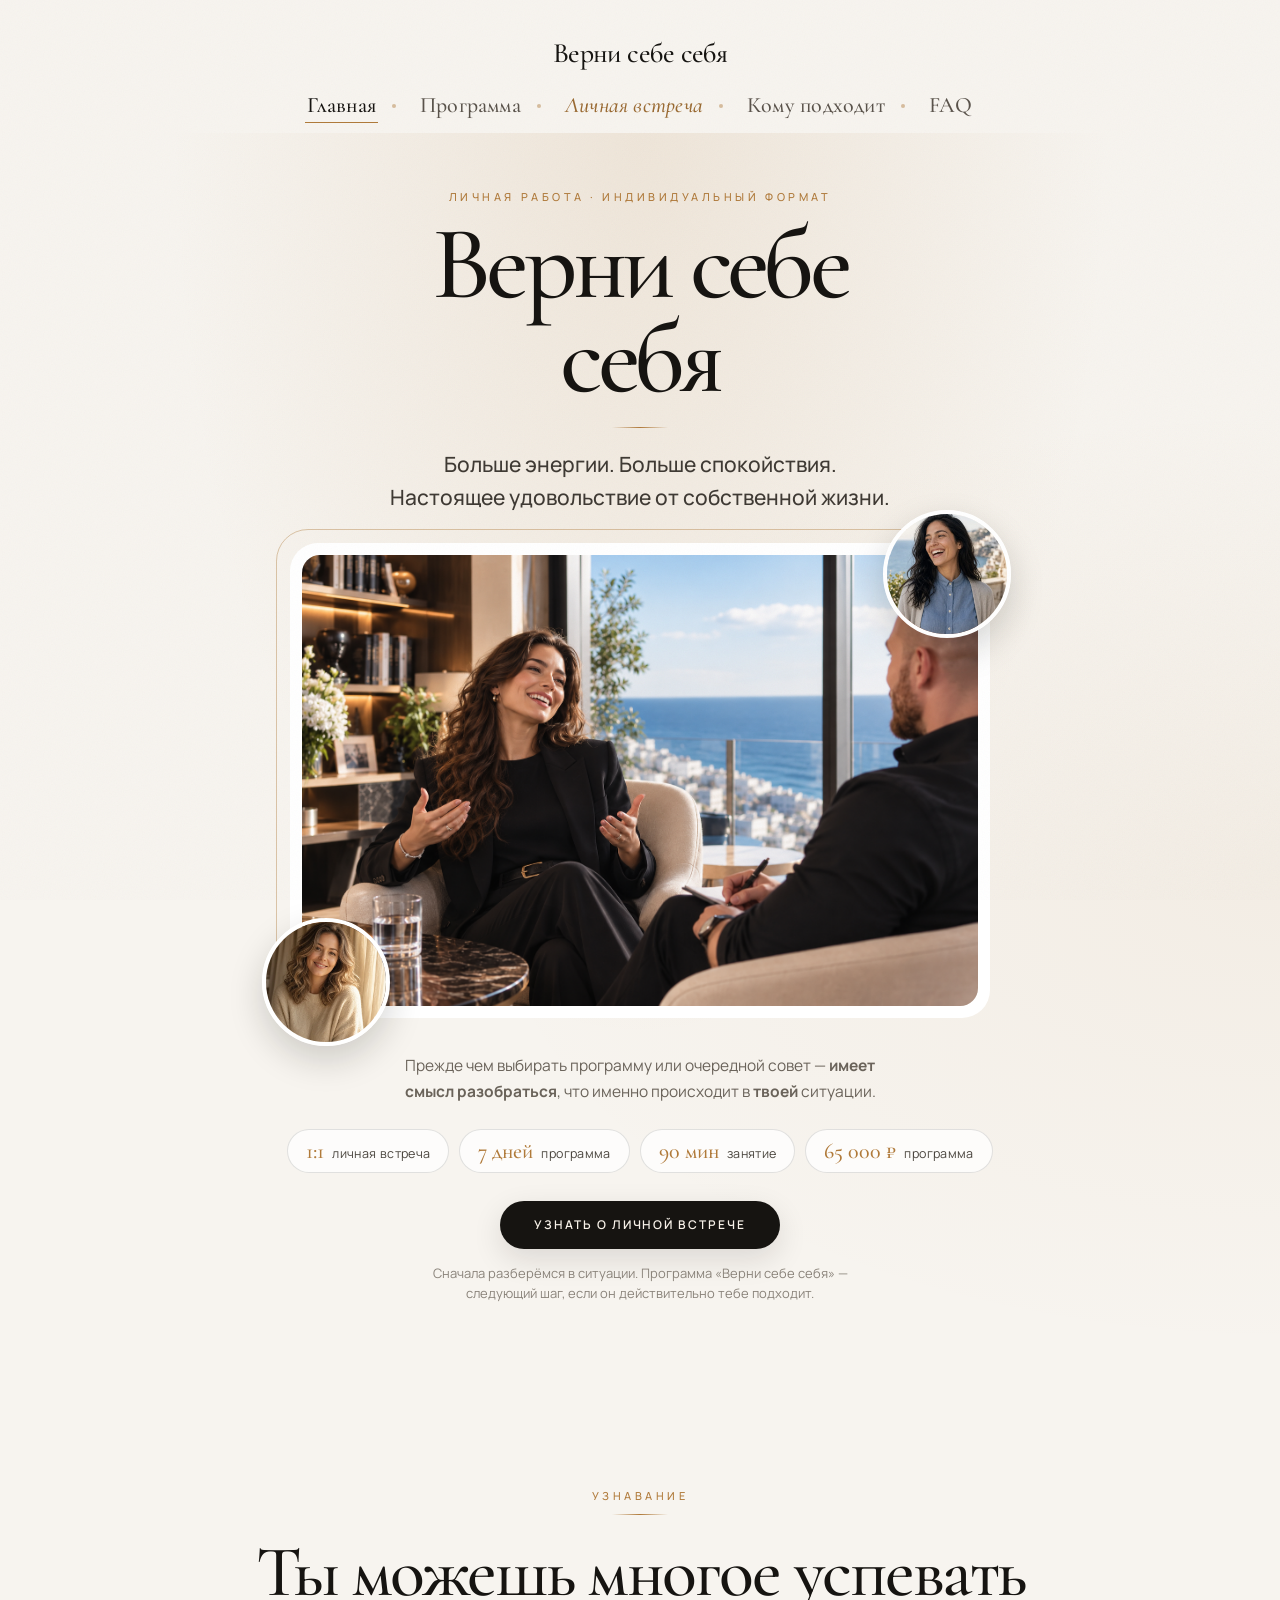
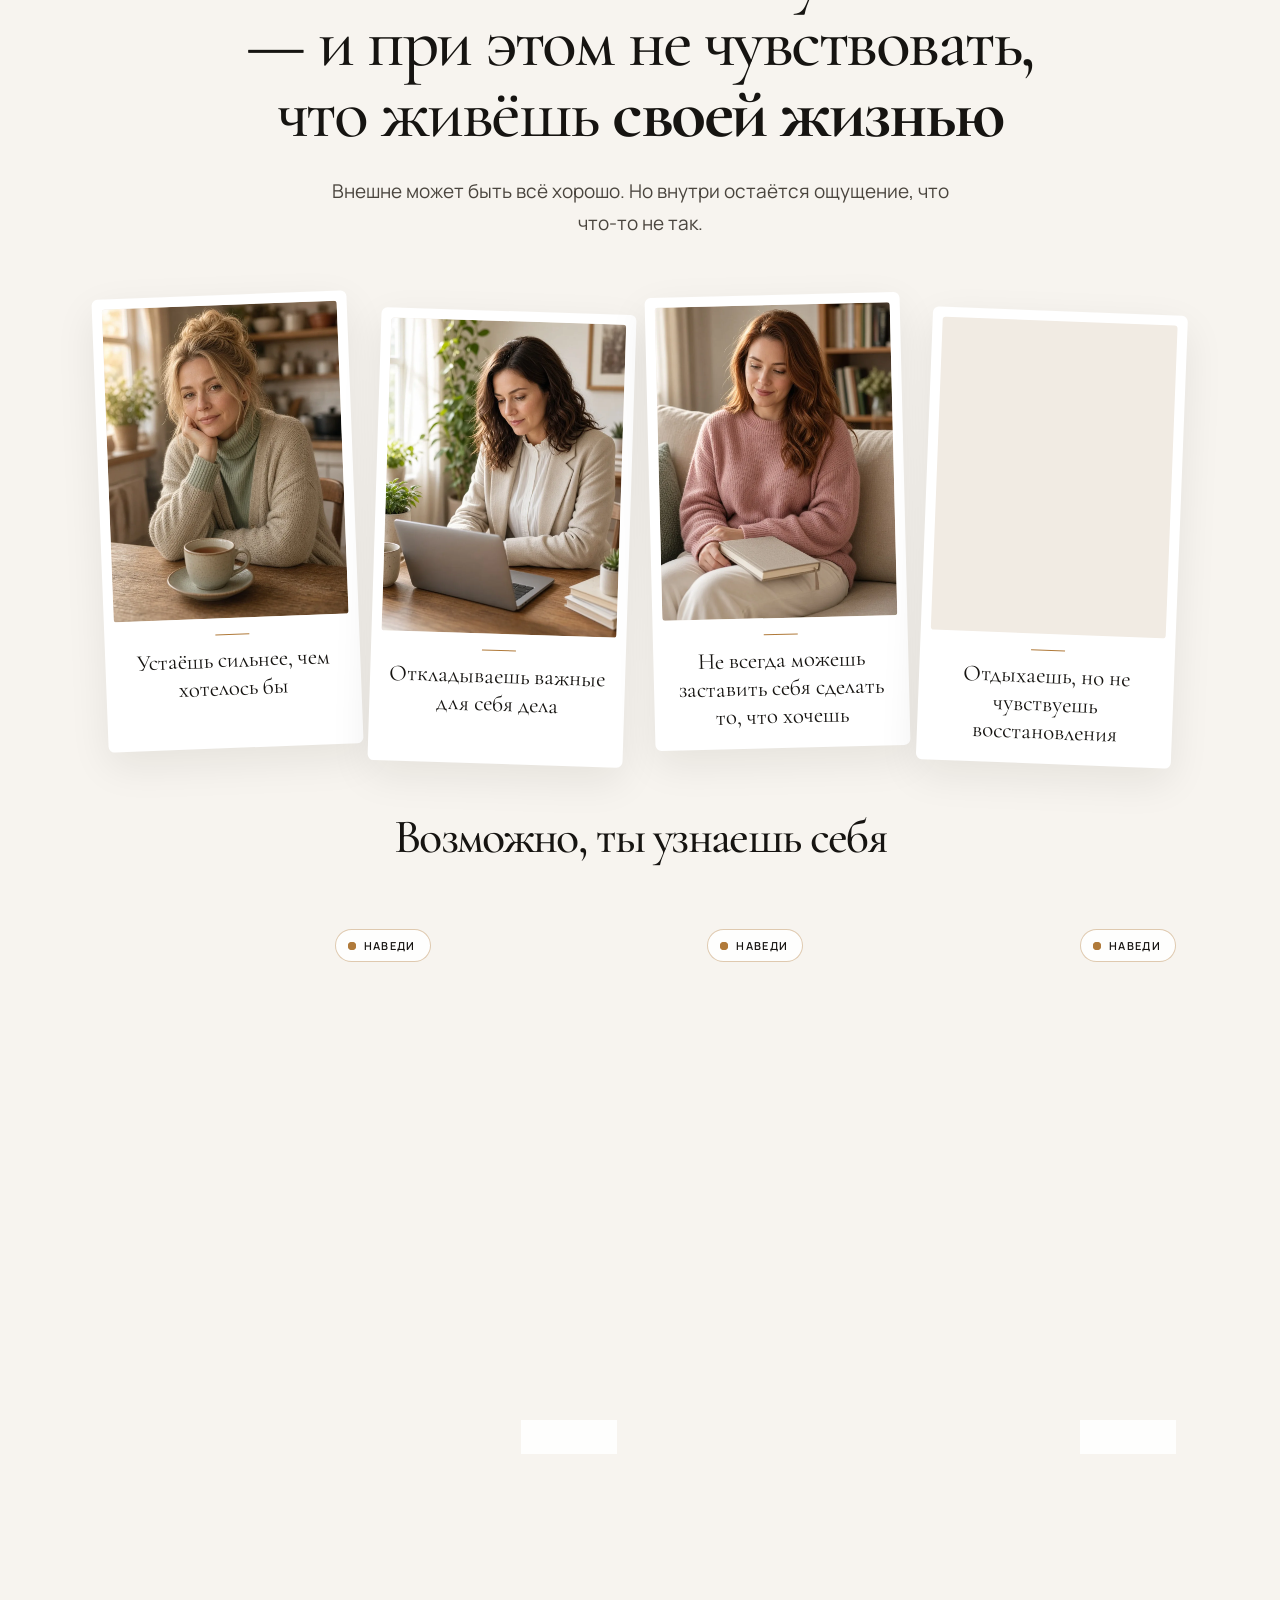
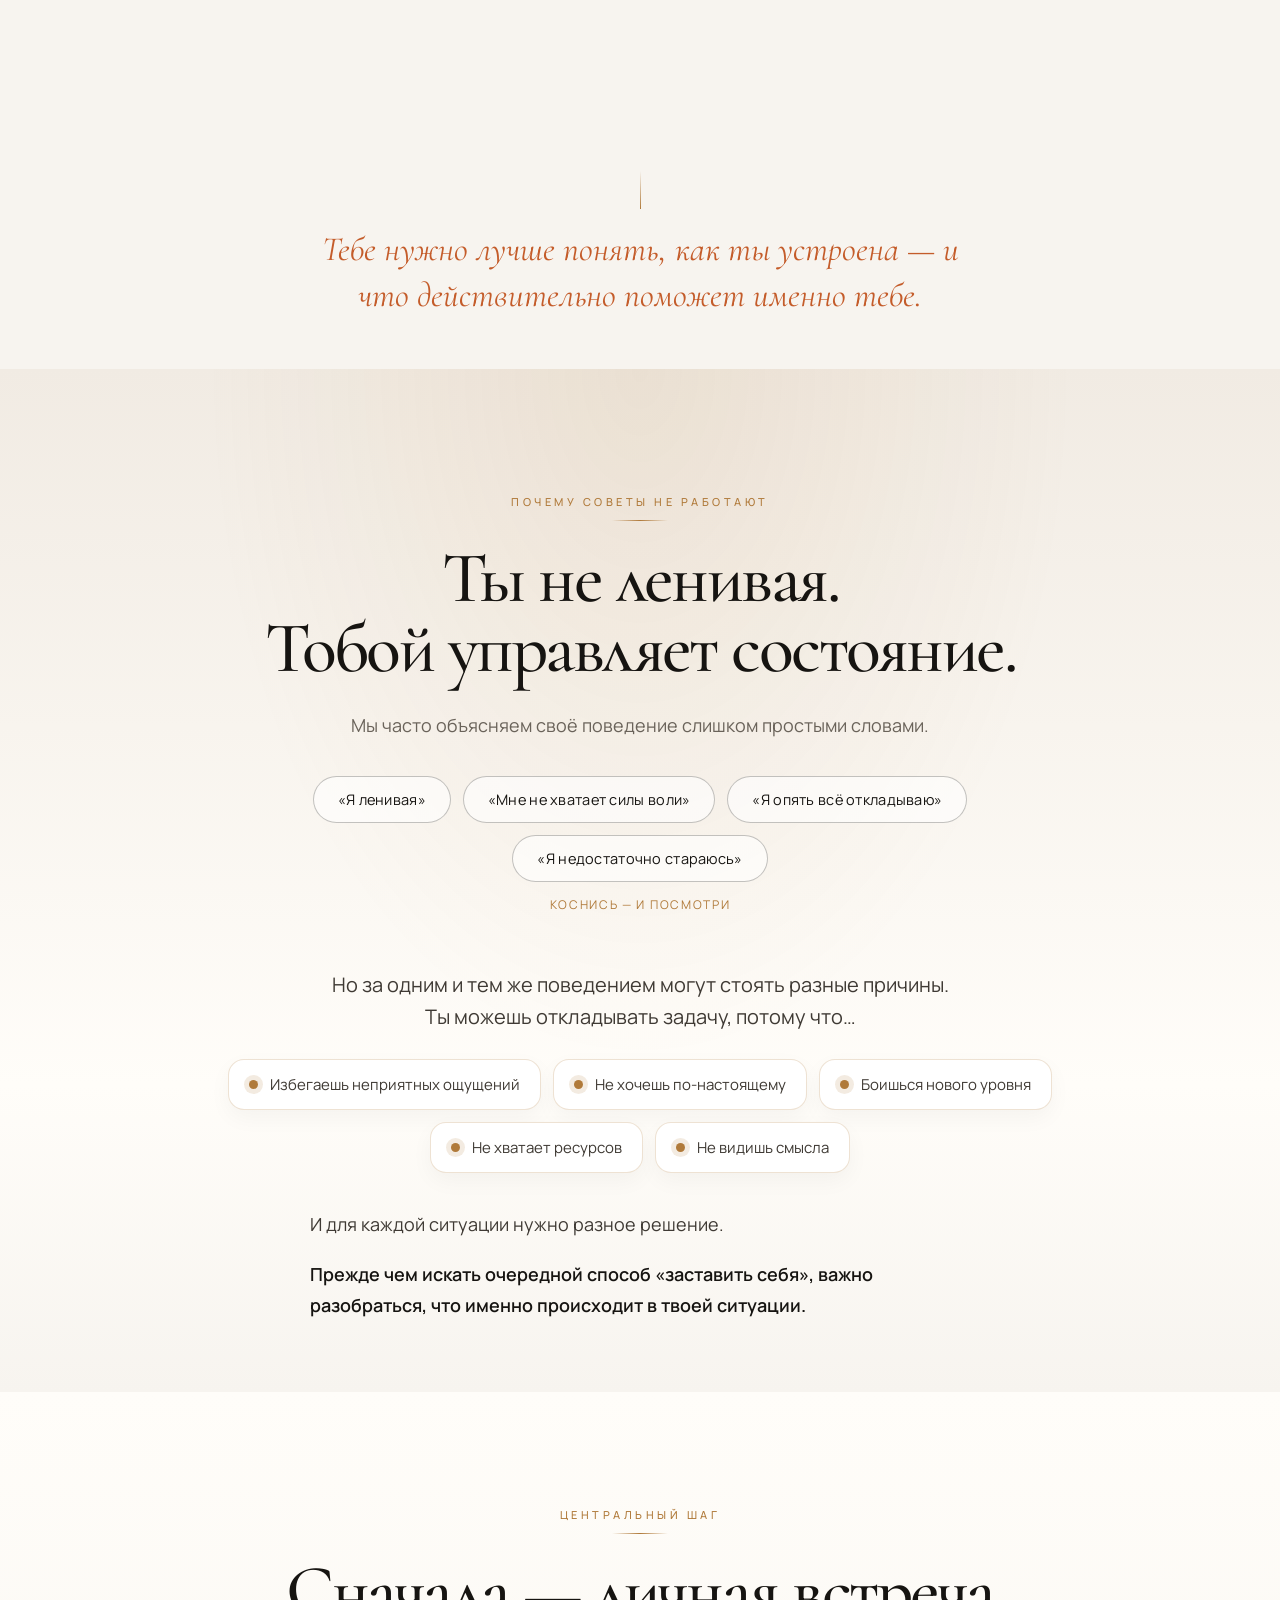
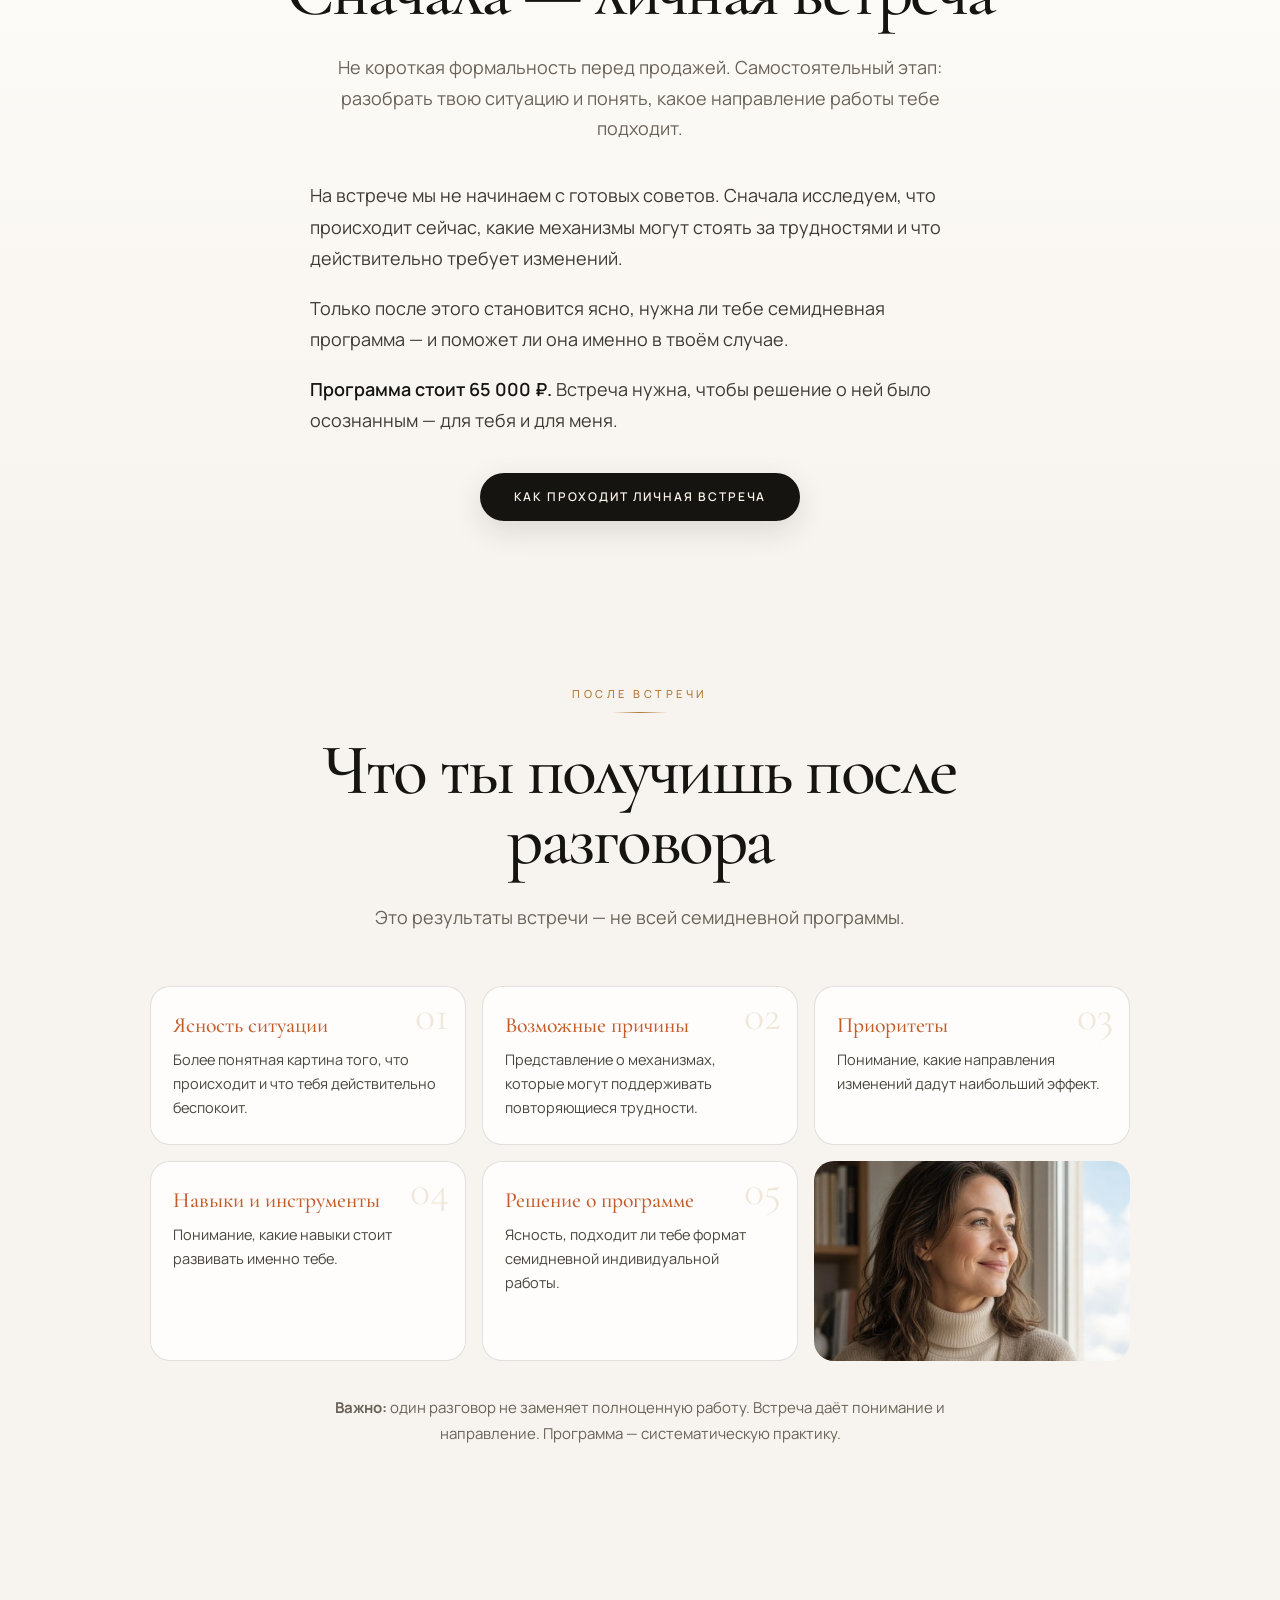
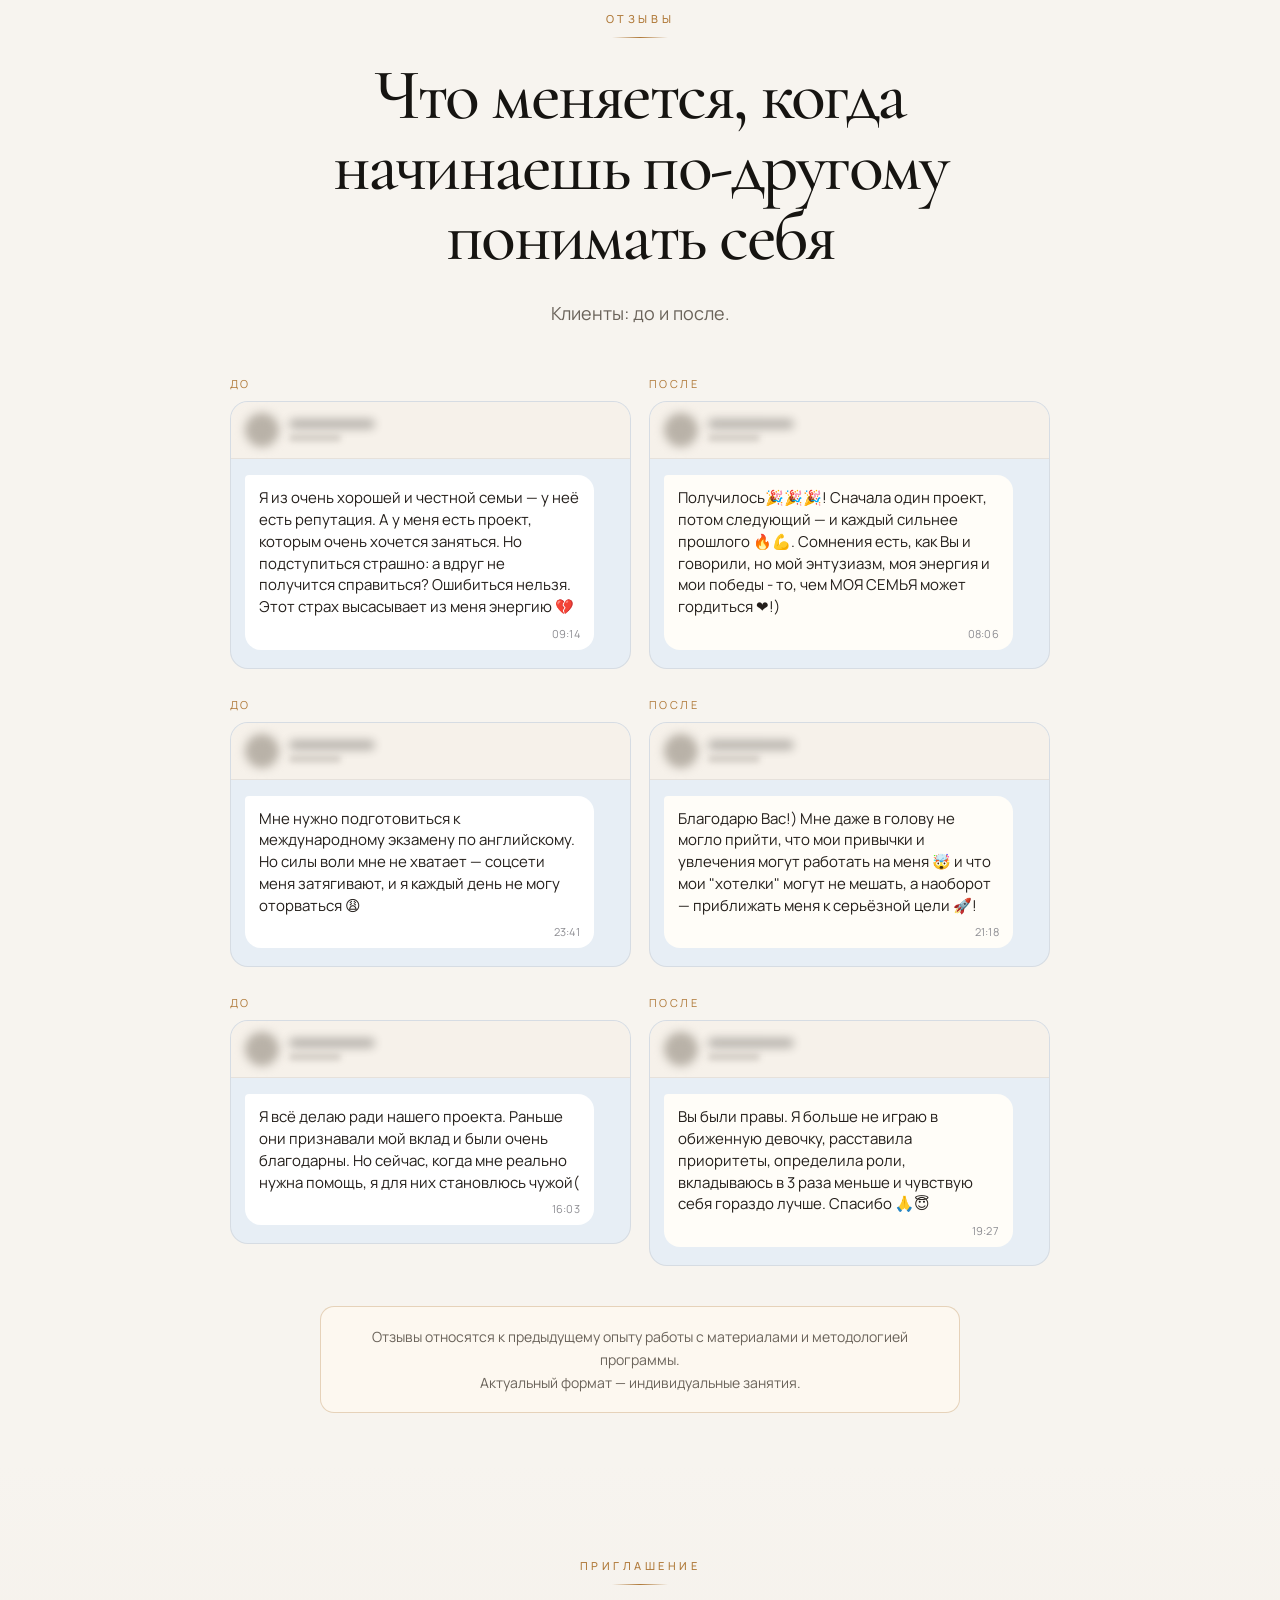
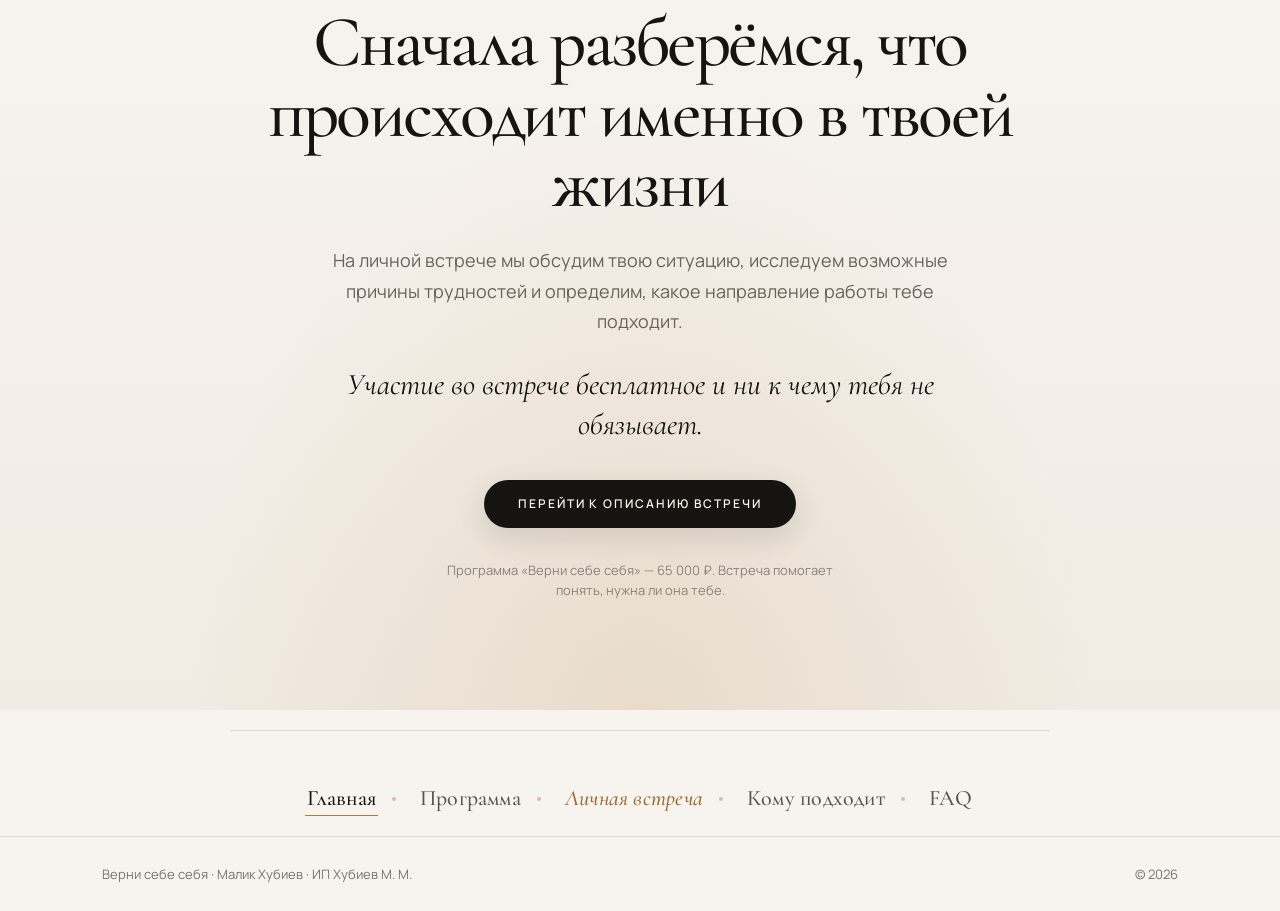
==== commit 230a98de: "done" ====
--- a/index.html
+++ b/index.html
@@ -1,4 +1,4 @@
-﻿<!-- <!doctype html>
+﻿<!doctype html>
 <html lang="ru">
 <head>
 <meta charset="utf-8">
@@ -56,7 +56,7 @@
     <li><a href="./programma.html">Программа</a></li>
     <li><a href="./vstrecha.html" class="nav-cta">Личная встреча</a></li>
     <li><a href="./komu.html">Кому подходит</a></li>
-    <li><a href="./faq.html">FAQ test</a></li>
+    <li><a href="./faq.html">FAQ</a></li>
   </ul>
 </nav>
 
@@ -324,4 +324,4 @@
 <script src="./js/site.js" defer></script>
 
 </body>
-</html> -->
+</html>
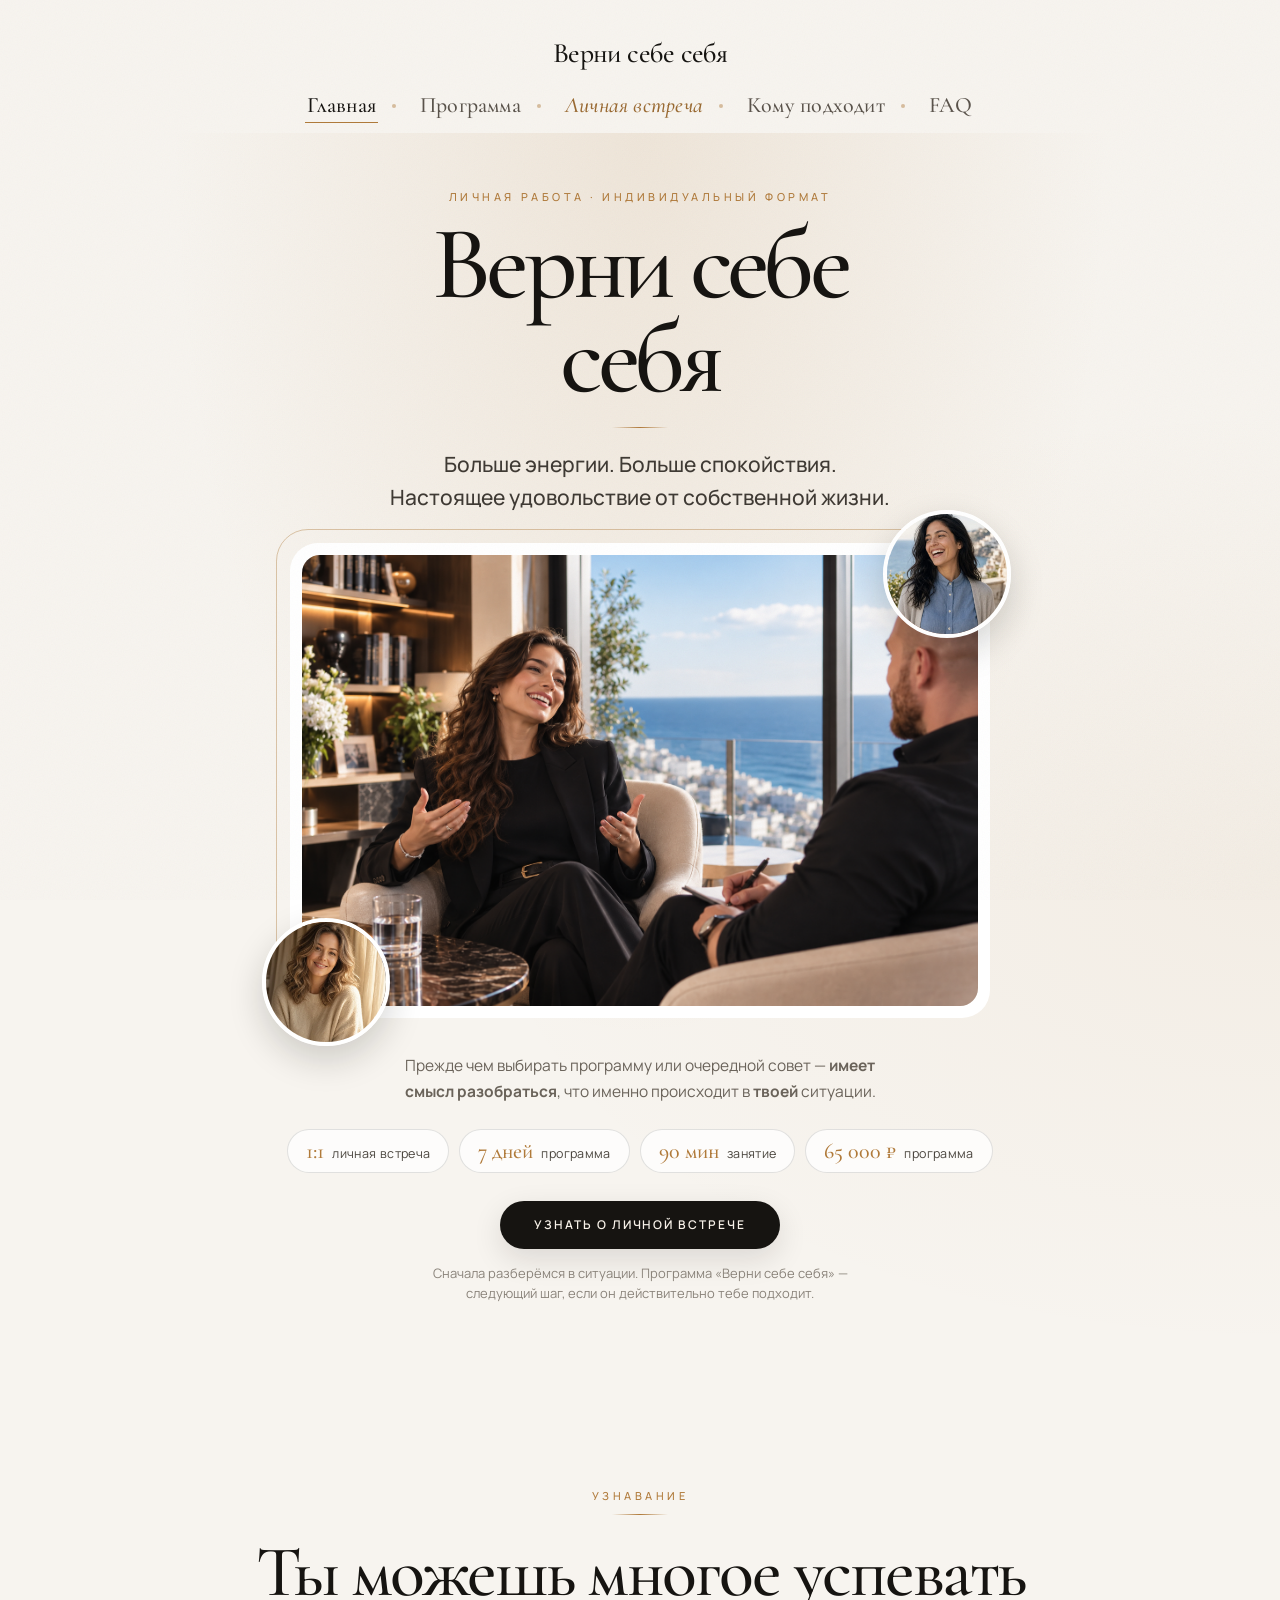
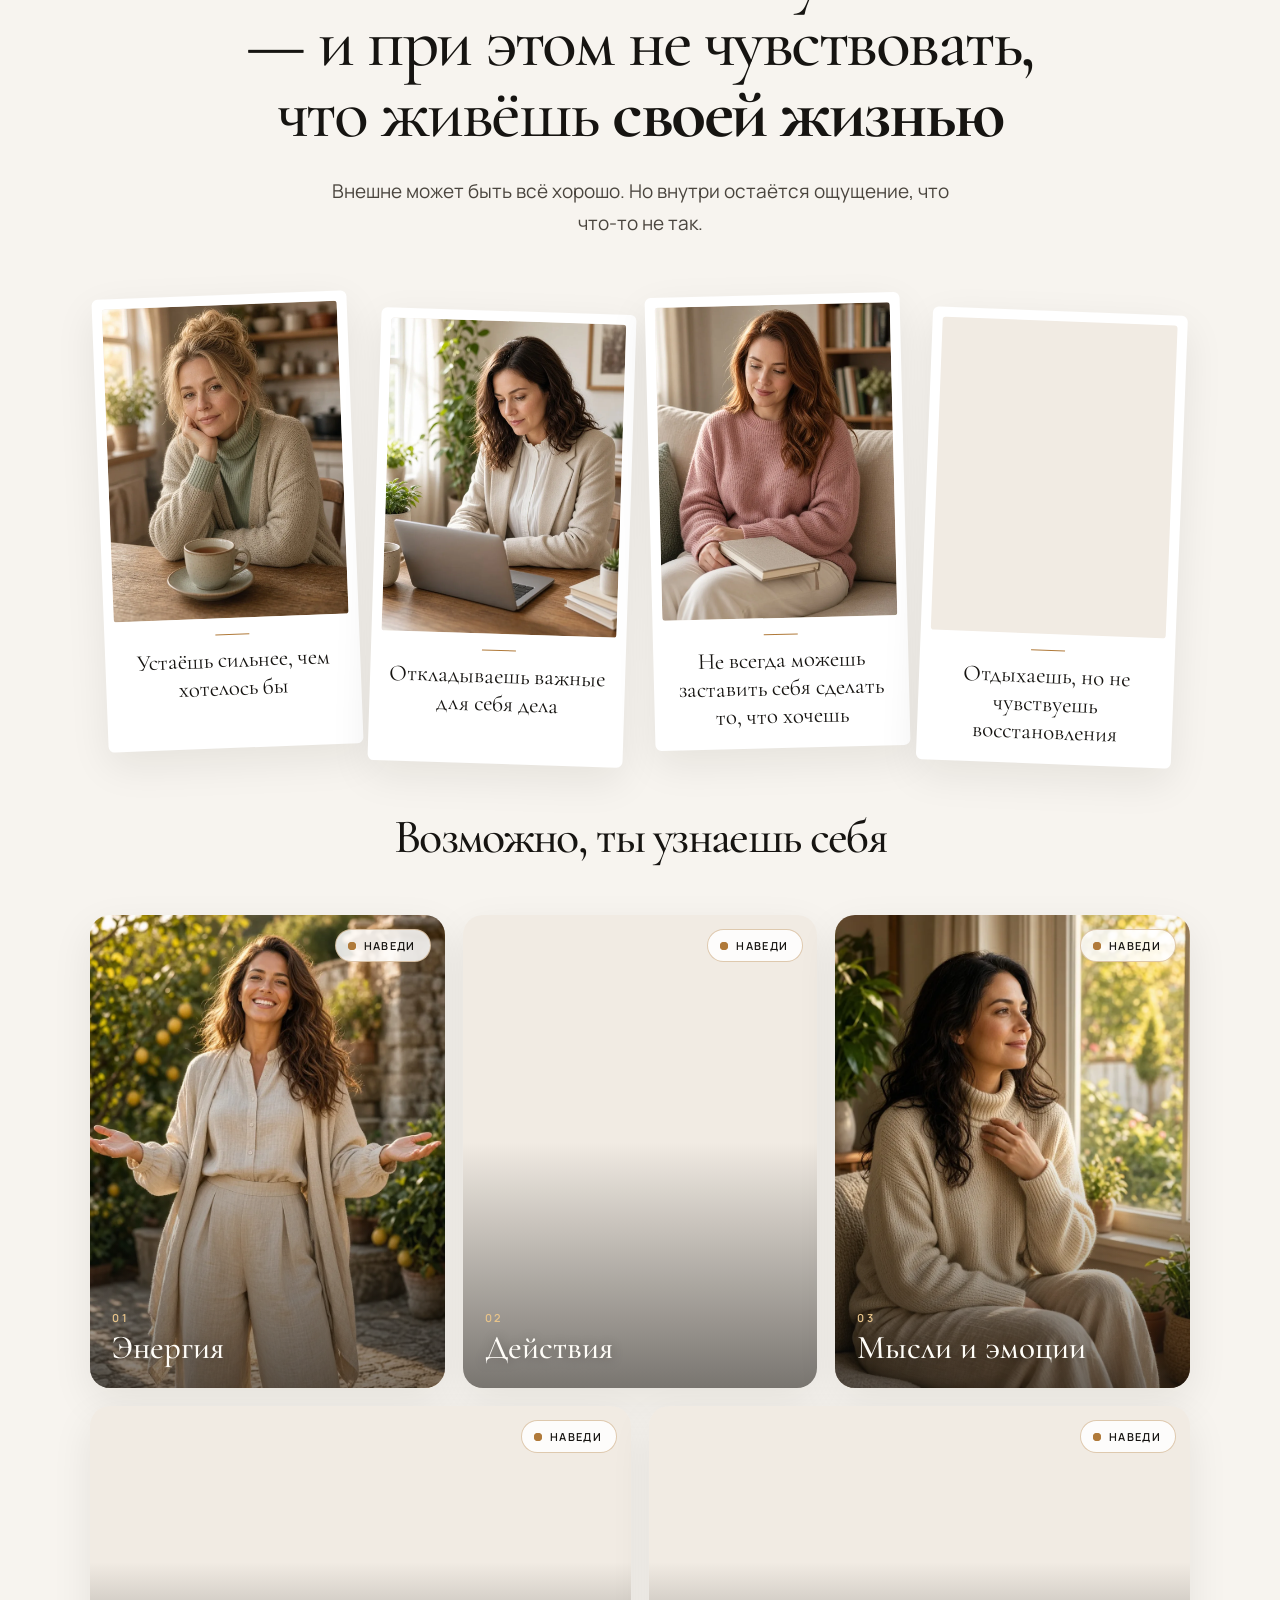
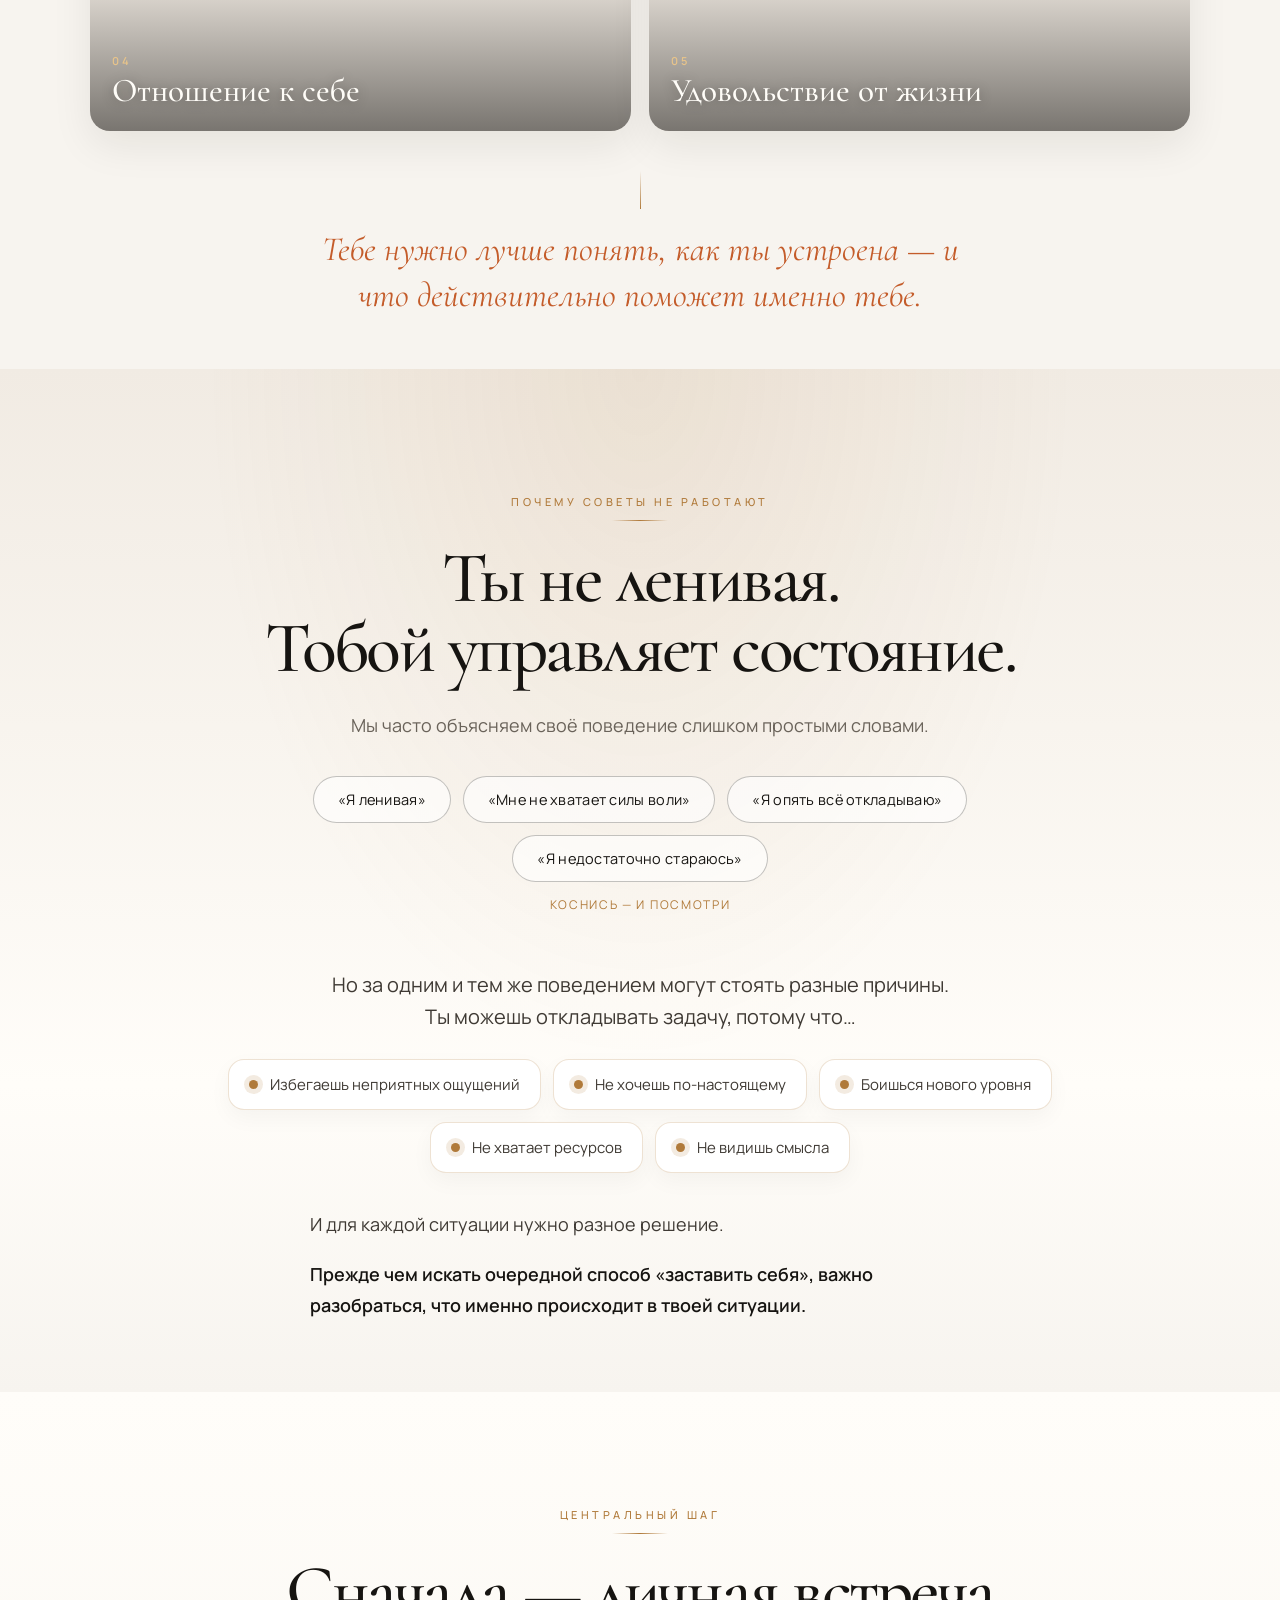
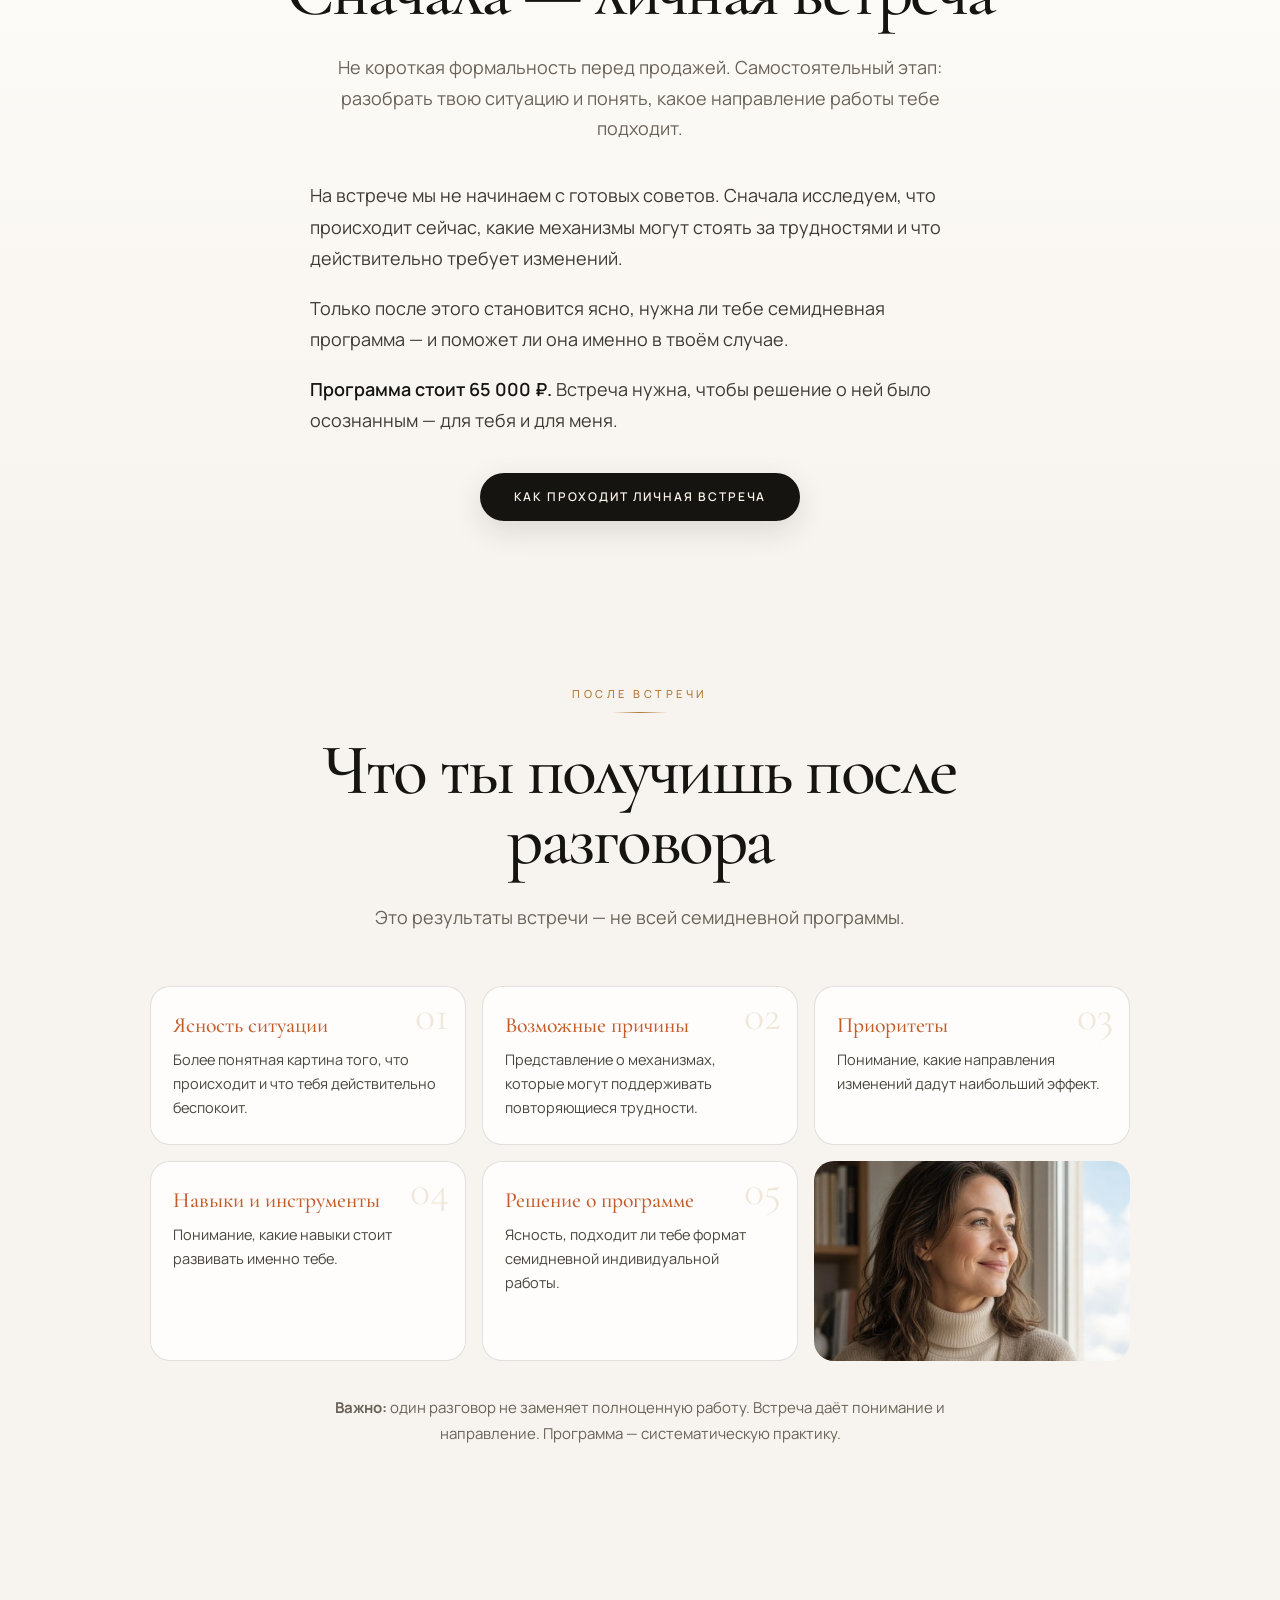
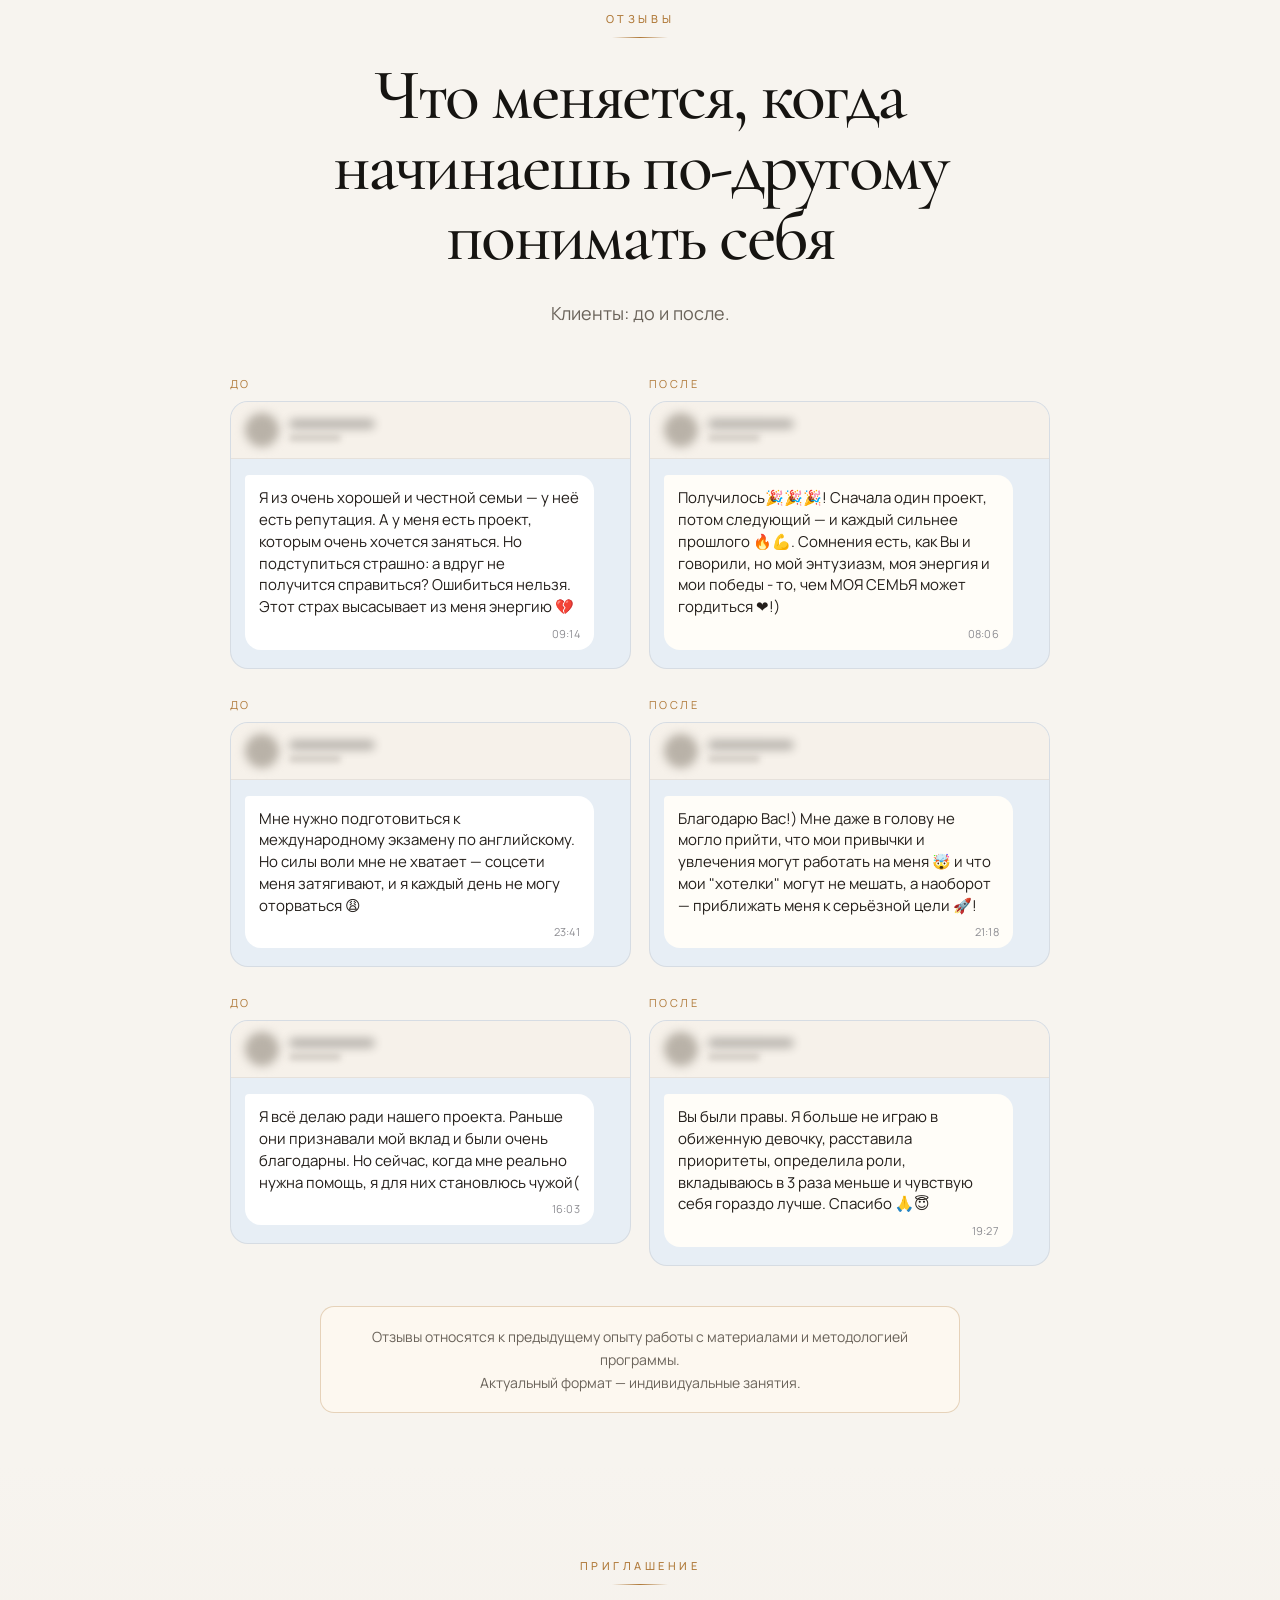
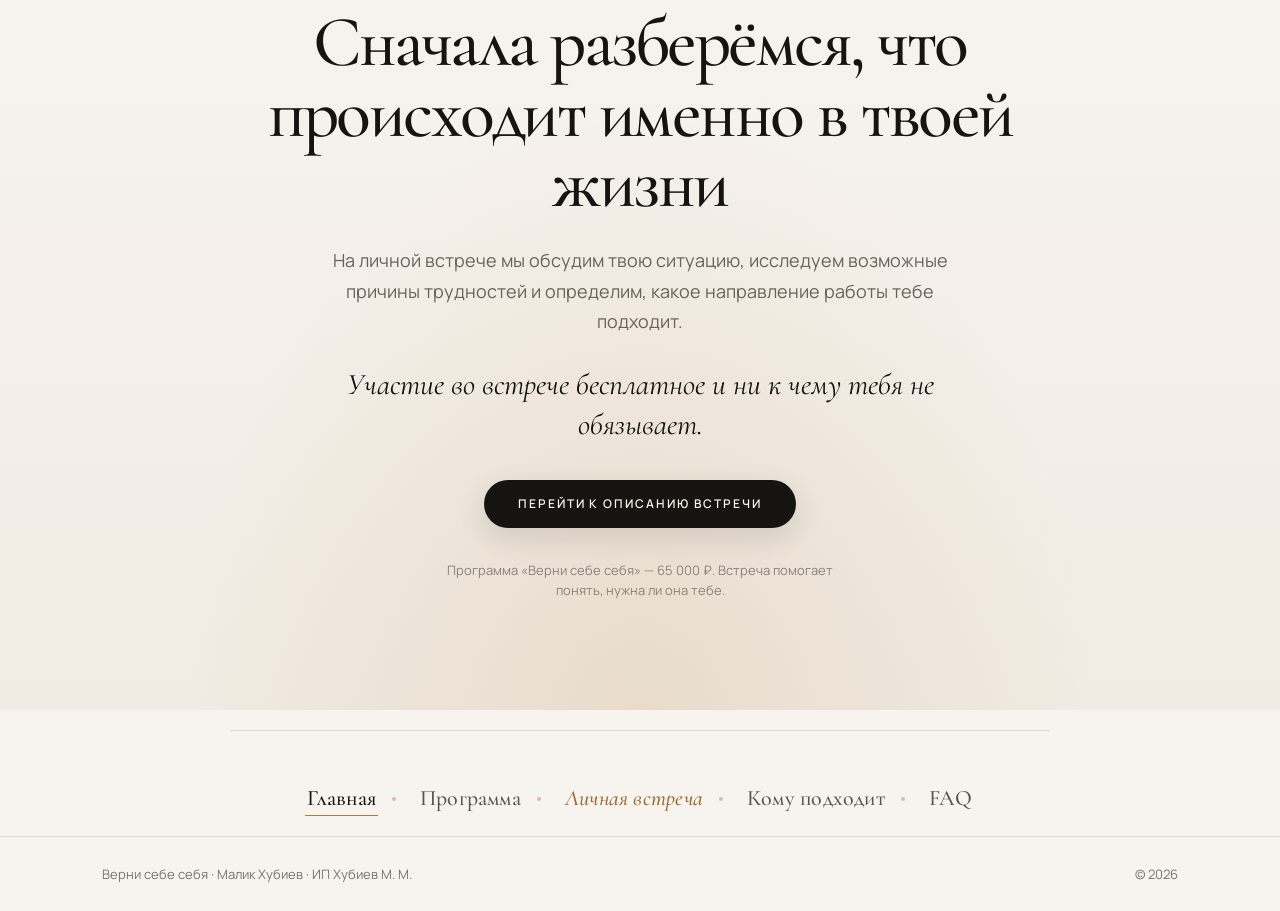
==== commit eeb485b5: "done" ====
--- a/index.html
+++ b/index.html
@@ -16,17 +16,163 @@
 <meta property="og:description" content="Разобраться в своей ситуации на личной встрече с Маликом Хубиевым. Программа «Верни себе себя» — 7 дней индивидуальной работы. Стоимость программы — 65 000 ₽.">
 <meta property="og:url" content="https://malik-khubiev.ru/">
 <meta property="og:image" content="https://malik-khubiev.ru/img/hero.webp">
+<meta property="og:image:alt" content="Верни себе себя — личная диагностическая встреча с Маликом Хубиевым">
+<meta property="product:price:amount" content="65000">
+<meta property="product:price:currency" content="RUB">
 <meta name="twitter:card" content="summary_large_image">
 <meta name="twitter:title" content="Верни себе себя — личная диагностическая встреча | Малик Хубиев">
 <meta name="twitter:description" content="Разобраться в своей ситуации на личной встрече с Маликом Хубиевым. Программа «Верни себе себя» — 7 дней индивидуальной работы. Стоимость программы — 65 000 ₽.">
+<meta name="twitter:image" content="https://malik-khubiev.ru/img/hero.webp">
+<link rel="author" href="https://malik-khubiev.ru/humans.txt">
+<link rel="me" href="https://t.me/teacher_life_bot">
+<link rel="describedby" href="https://malik-khubiev.ru/llms.txt" type="text/plain" title="LLM summary">
+<link rel="alternate" type="text/plain" href="https://malik-khubiev.ru/llms.txt" title="llms.txt">
+<link rel="alternate" type="text/plain" href="https://malik-khubiev.ru/ai.txt" title="ai.txt">
+<link rel="alternate" type="application/yaml" href="https://malik-khubiev.ru/openapi.yaml" title="OpenAPI">
 <link rel="icon" type="image/png" href="./img/fav/favicon-96x96.png" sizes="96x96">
 <link rel="icon" type="image/svg+xml" href="./img/fav/favicon.svg">
 <link rel="shortcut icon" href="./img/fav/favicon.ico">
 <link rel="apple-touch-icon" sizes="180x180" href="./img/fav/apple-touch-icon.png">
+<meta name="apple-mobile-web-app-title" content="Верни себя">
+<meta name="application-name" content="Верни себе себя">
+<link rel="manifest" href="/site.webmanifest">
 <link rel="preconnect" href="https://fonts.googleapis.com">
 <link rel="preconnect" href="https://fonts.gstatic.com" crossorigin>
 <link href="https://fonts.googleapis.com/css2?family=Cormorant+Garamond:ital,wght@0,400;0,500;0,600;1,400;1,500&family=Manrope:wght@300;400;500;600;700&display=swap" rel="stylesheet">
 <link rel="stylesheet" href="./css/site.css">
+<script type="application/ld+json">
+{
+  "@context": "https://schema.org",
+  "@graph": [
+    {
+      "@type": "WebSite",
+      "@id": "https://malik-khubiev.ru/#website",
+      "url": "https://malik-khubiev.ru/",
+      "name": "Верни себе себя",
+      "description": "Личная диагностическая встреча и индивидуальная программа «Верни себе себя»: семь занятий по 90 минут с Маликом Хубиевым.",
+      "inLanguage": "ru-RU",
+      "publisher": {"@id": "https://malik-khubiev.ru/#org"},
+      "author": {"@id": "https://malik-khubiev.ru/#person"}
+    },
+    {
+      "@type": "WebPage",
+      "@id": "https://malik-khubiev.ru/#webpage",
+      "url": "https://malik-khubiev.ru/",
+      "name": "Верни себе себя — личная диагностическая встреча | Малик Хубиев",
+      "description": "Разобраться в своей ситуации на личной встрече с Маликом Хубиевым. Программа «Верни себе себя» — 7 дней индивидуальной работы. Стоимость программы — 65 000 ₽.",
+      "isPartOf": {"@id": "https://malik-khubiev.ru/#website"},
+      "about": [
+        {"@id": "https://malik-khubiev.ru/#meeting"},
+        {"@id": "https://malik-khubiev.ru/#product"}
+      ],
+      "primaryImageOfPage": {
+        "@type": "ImageObject",
+        "url": "https://malik-khubiev.ru/img/hero.webp"
+      },
+      "inLanguage": "ru-RU",
+      "dateModified": "2026-11-23",
+      "speakable": {
+        "@type": "SpeakableSpecification",
+        "cssSelector": ["h1", ".sub", ".hero-text"]
+      }
+    },
+    {
+      "@type": "Organization",
+      "@id": "https://malik-khubiev.ru/#org",
+      "name": "ИП Хубиев Малик Муссаевич",
+      "legalName": "Индивидуальный предприниматель Хубиев Малик Муссаевич",
+      "url": "https://malik-khubiev.ru/",
+      "logo": {
+        "@type": "ImageObject",
+        "url": "https://malik-khubiev.ru/img/fav/web-app-manifest-512x512.png"
+      },
+      "founder": {"@id": "https://malik-khubiev.ru/#person"},
+      "contactPoint": {
+        "@type": "ContactPoint",
+        "contactType": "customer support",
+        "url": "https://t.me/teacher_life_bot?start=site",
+        "availableLanguage": ["ru"]
+      },
+      "sameAs": ["https://t.me/teacher_life_bot"]
+    },
+    {
+      "@type": "Person",
+      "@id": "https://malik-khubiev.ru/#person",
+      "name": "Малик Хубиев",
+      "url": "https://malik-khubiev.ru/",
+      "image": "https://malik-khubiev.ru/img/me.webp",
+      "jobTitle": "Исследователь мышления и поведения",
+      "description": "Исследует мышление, поведение и механизмы, которые влияют на решения человека и его повседневную жизнь. Соединяет системное мышление, психологию, биологию и практические инструменты организации деятельности.",
+      "worksFor": {"@id": "https://malik-khubiev.ru/#org"},
+      "sameAs": ["https://t.me/teacher_life_bot"]
+    },
+    {
+      "@type": "Service",
+      "@id": "https://malik-khubiev.ru/#meeting",
+      "name": "Личная диагностическая встреча",
+      "serviceType": "Образовательный персональный разбор ситуации",
+      "description": "Бесплатная встреча один на один по видеосвязи (60 минут): разбор ситуации, возможные причины, приоритеты и решение, подходит ли семидневная программа. Не медицина и не психотерапия.",
+      "provider": {"@id": "https://malik-khubiev.ru/#person"},
+      "brand": {"@id": "https://malik-khubiev.ru/#org"},
+      "url": "https://malik-khubiev.ru/vstrecha.html",
+      "isAccessibleForFree": true,
+      "areaServed": "RU",
+      "inLanguage": "ru-RU",
+      "offers": {
+        "@type": "Offer",
+        "price": "0",
+        "priceCurrency": "RUB",
+        "url": "https://t.me/teacher_life_bot?start=site",
+        "availability": "https://schema.org/InStock"
+      }
+    },
+    {
+      "@type": ["Product", "Service"],
+      "@id": "https://malik-khubiev.ru/#product",
+      "name": "Верни себе себя — индивидуальная программа за 7 дней",
+      "alternateName": "Верни себе себя",
+      "serviceType": "Индивидуальная образовательная программа (занятия один на один)",
+      "description": "Семь дней индивидуальной работы с Маликом Хубиевым: семь видеозанятий по 90 минут через Яндекс Телемост. Темы: желание, действие, биология, стресс, окружение, чувствительность, авторство. Перед программой — бесплатная диагностическая встреча. Не медицина и не психотерапия.",
+      "image": [
+        "https://malik-khubiev.ru/img/hero.webp",
+        "https://malik-khubiev.ru/img/me.webp"
+      ],
+      "url": "https://malik-khubiev.ru/programma.html",
+      "sku": "vs-individual-7",
+      "brand": {"@id": "https://malik-khubiev.ru/#org"},
+      "provider": {"@id": "https://malik-khubiev.ru/#person"},
+      "creator": {"@id": "https://malik-khubiev.ru/#person"},
+      "areaServed": "RU",
+      "inLanguage": "ru-RU",
+      "audience": {
+        "@type": "PeopleAudience",
+        "suggestedGender": "female",
+        "audienceType": "Женщины, которые хотят больше энергии и спокойствия, лучше понимать себя и получать больше удовольствия от собственной жизни"
+      },
+      "isAccessibleForFree": false,
+      "offers": {
+        "@type": "Offer",
+        "@id": "https://malik-khubiev.ru/#offer",
+        "url": "https://malik-khubiev.ru/offer.html",
+        "price": "65000",
+        "priceCurrency": "RUB",
+        "availability": "https://schema.org/InStock",
+        "itemCondition": "https://schema.org/NewCondition",
+        "seller": {"@id": "https://malik-khubiev.ru/#org"},
+        "description": "Оплата через ЮKassa по ссылке Telegram-бота после обсуждения участия. Актуальная цена — на момент платежа."
+      },
+      "additionalProperty": [
+        {"@type": "PropertyValue", "name": "Формат", "value": "7 индивидуальных занятий один на один"},
+        {"@type": "PropertyValue", "name": "Длительность занятия", "value": "90 минут"},
+        {"@type": "PropertyValue", "name": "Общая продолжительность личной работы", "value": "10,5 часов"},
+        {"@type": "PropertyValue", "name": "Платформа", "value": "Яндекс Телемост, камера включена"},
+        {"@type": "PropertyValue", "name": "Темы по дням", "value": "Желание, Действие, Биология, Стресс, Окружение, Чувствительность, Авторство"},
+        {"@type": "PropertyValue", "name": "Вход", "value": "Сначала бесплатная личная диагностическая встреча"}
+      ]
+    }
+  ]
+}
+</script>
 
 <!-- Yandex.Metrika counter -->
 <script type="text/javascript">
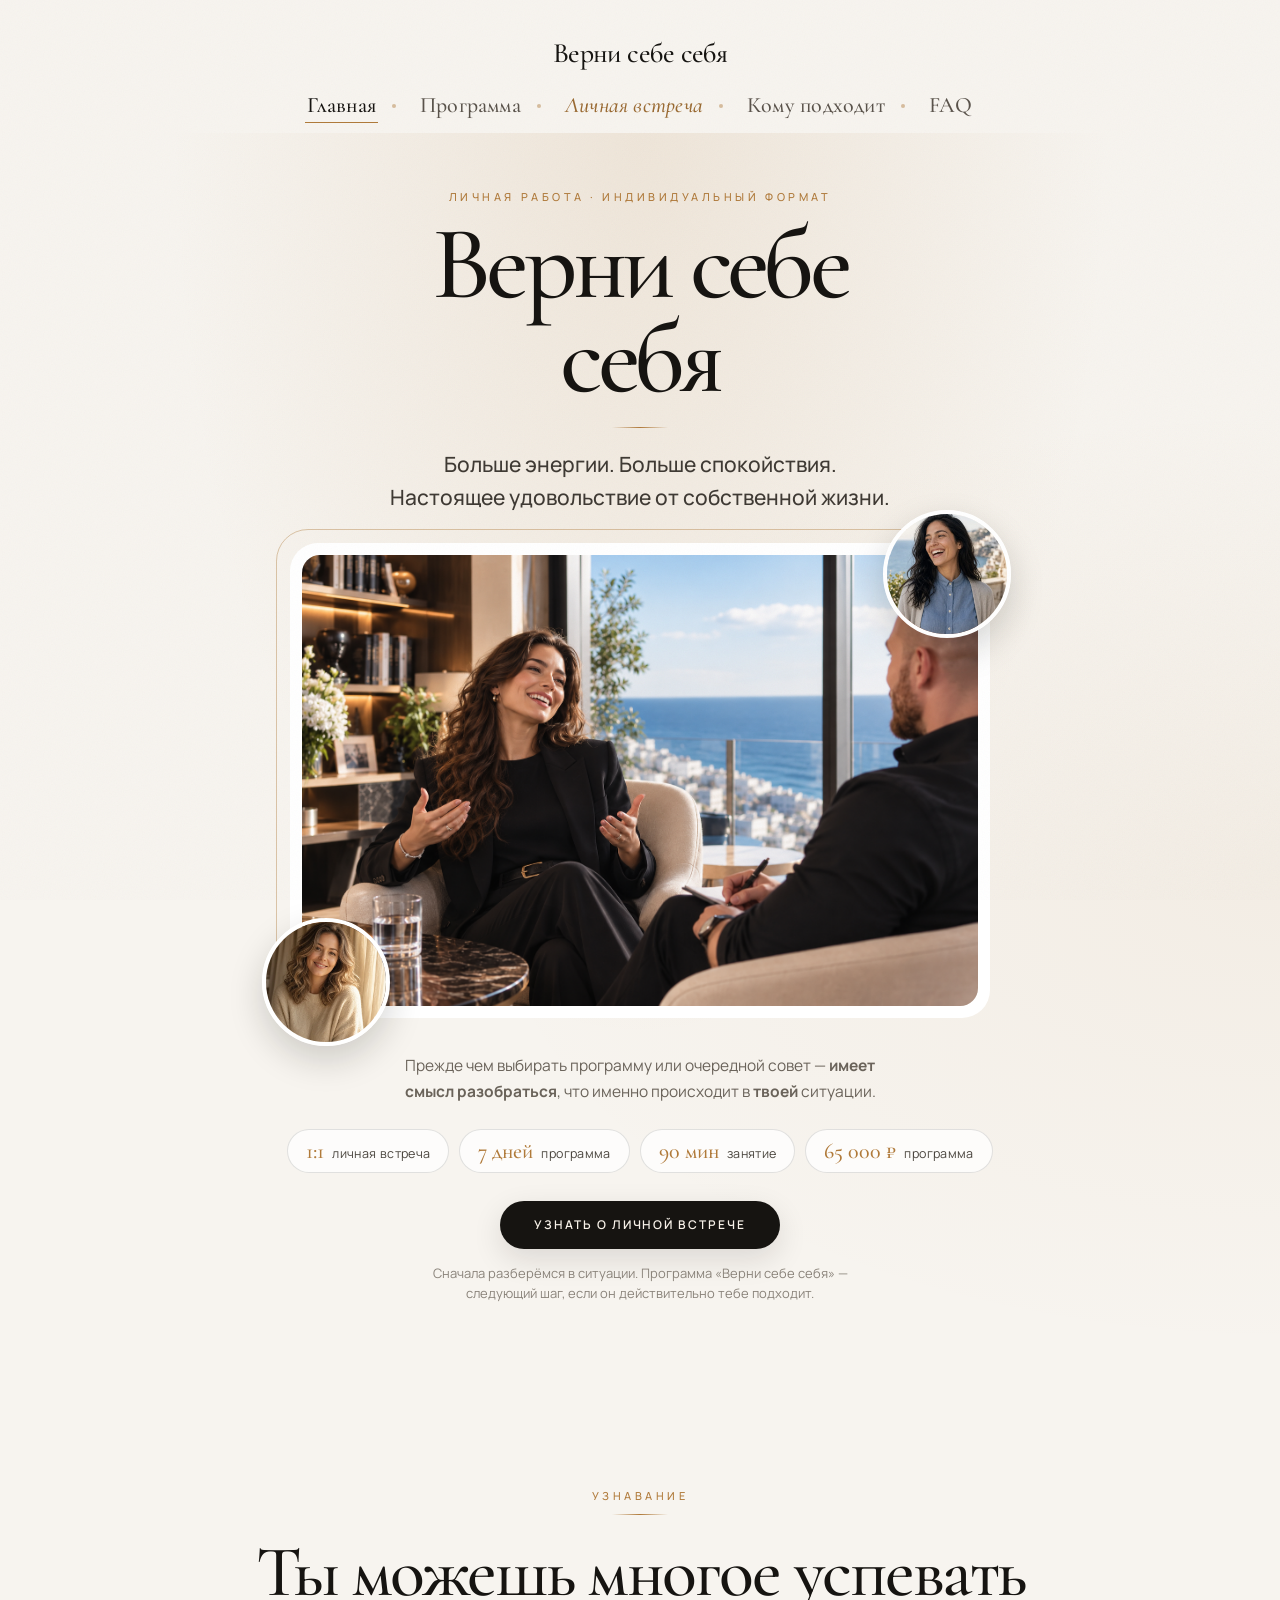
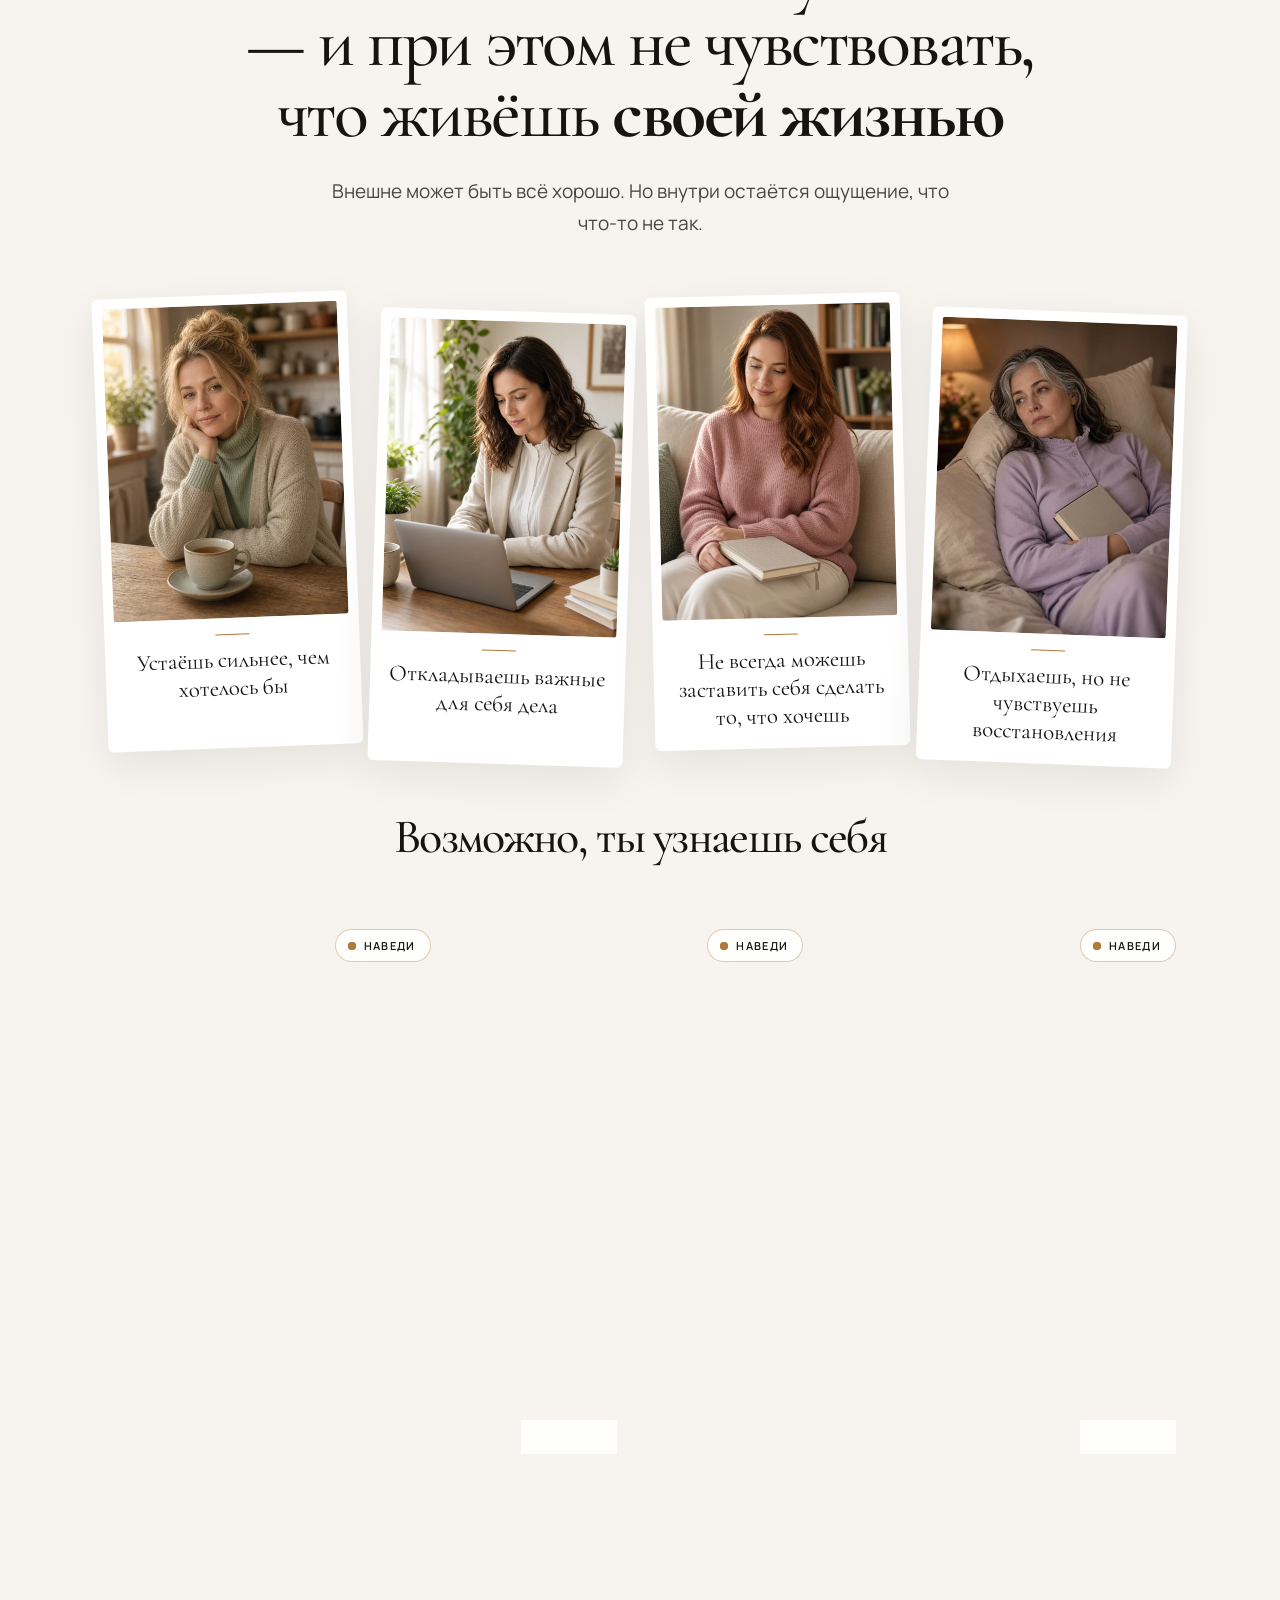
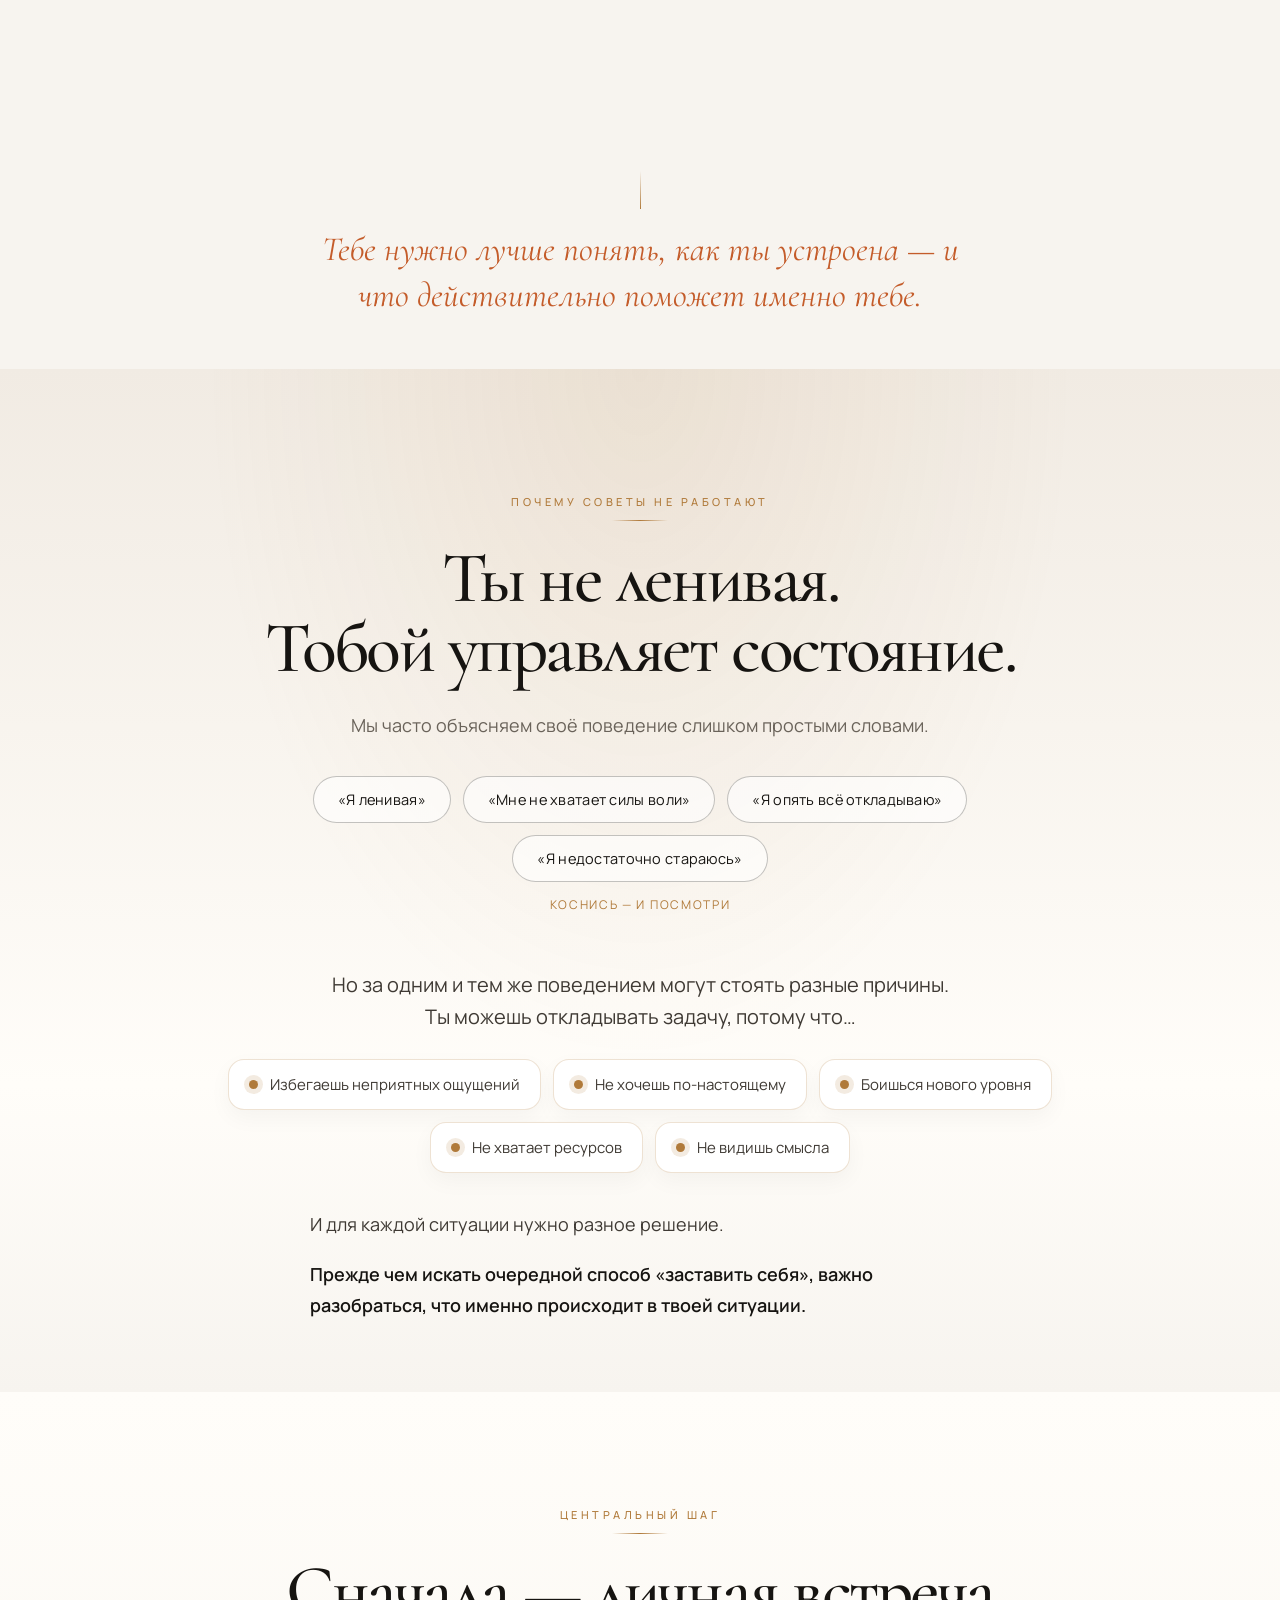
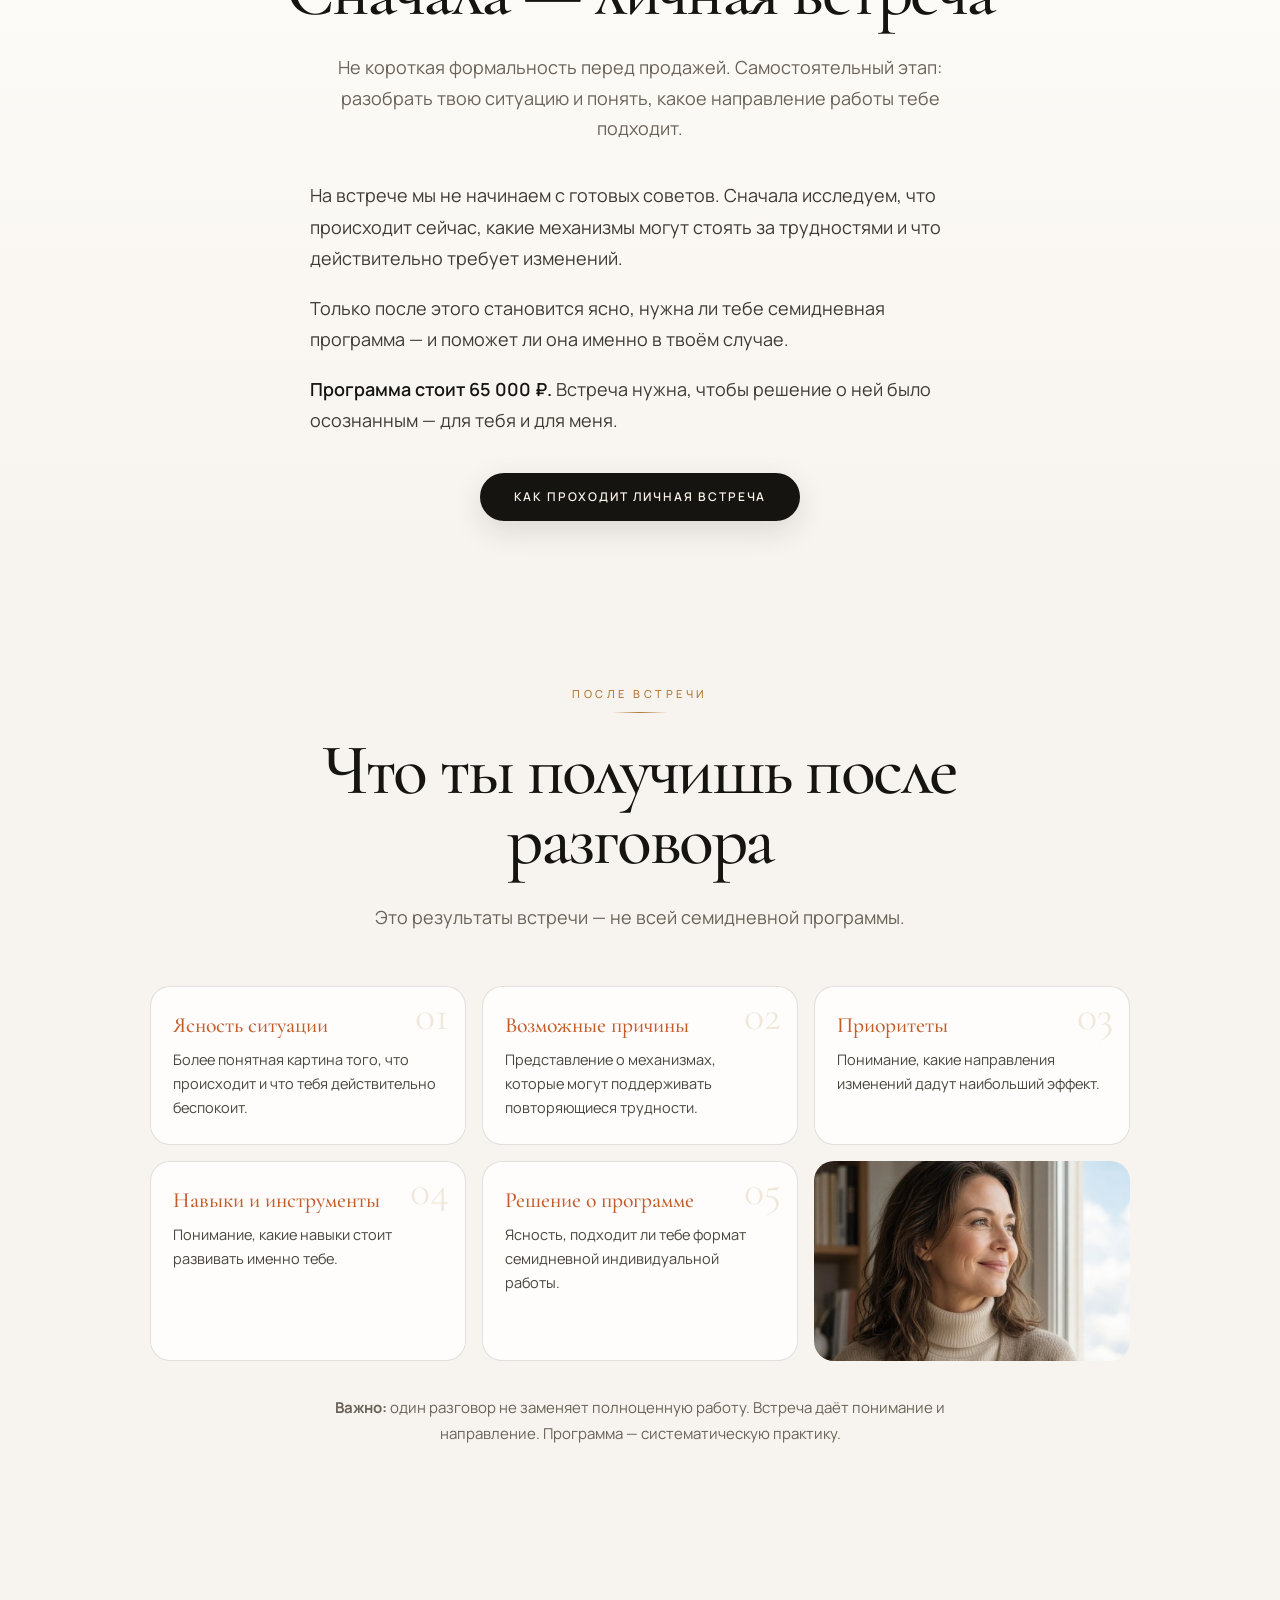
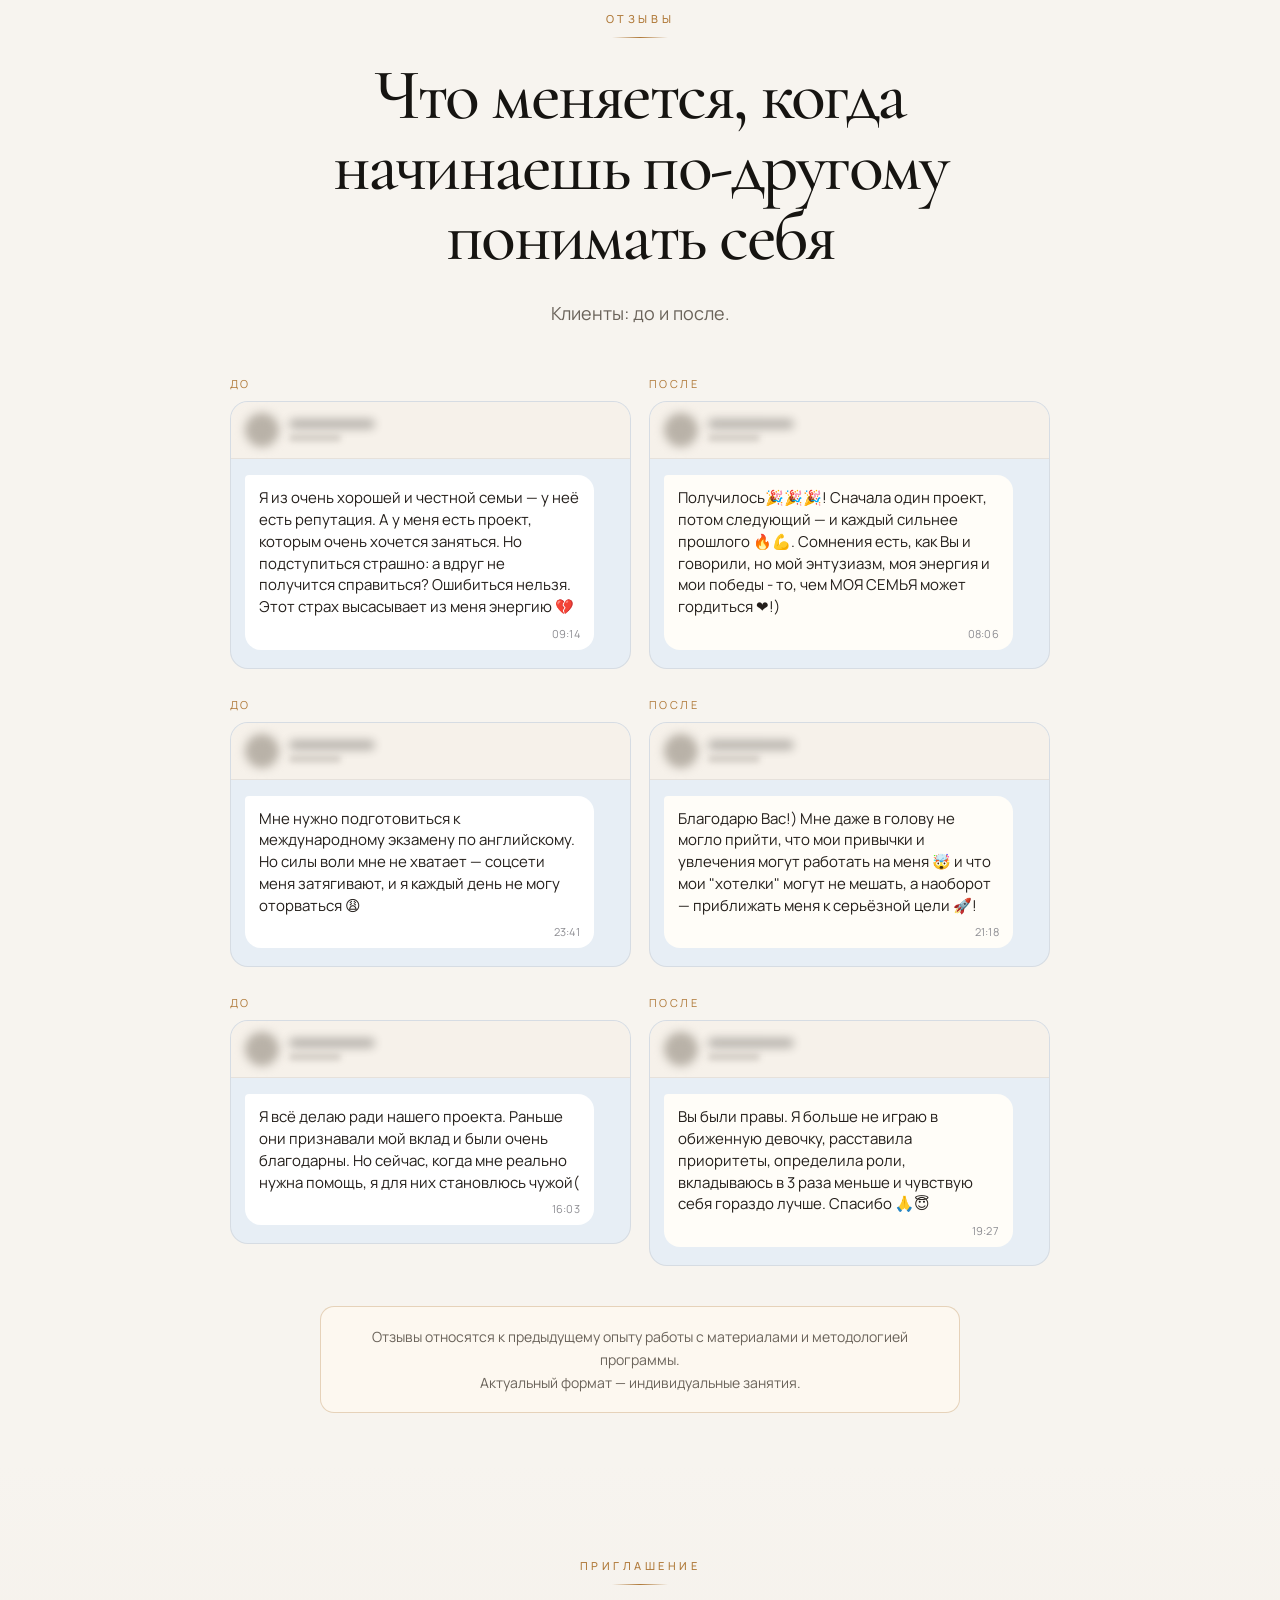
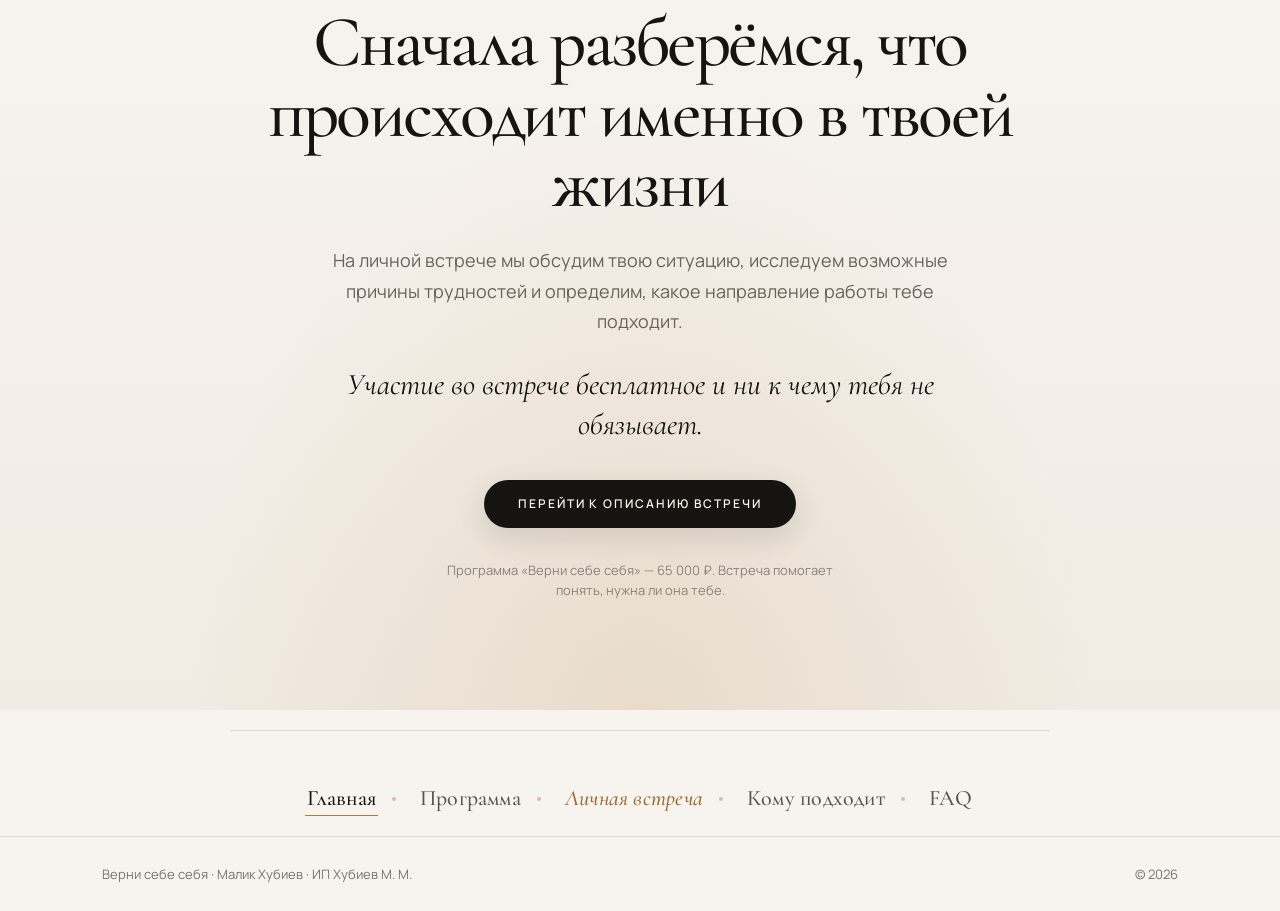
==== commit ad3a8c66: "done" ====
--- a/index.html
+++ b/index.html
@@ -176,20 +176,17 @@
 
 <!-- Yandex.Metrika counter -->
 <script type="text/javascript">
-    window.dataLayer = window.dataLayer || [];
     (function(m,e,t,r,i,k,a){
         m[i]=m[i]||function(){(m[i].a=m[i].a||[]).push(arguments)};
         m[i].l=1*new Date();
         for (var j = 0; j < document.scripts.length; j++) {if (document.scripts[j].src === r) { return; }}
         k=e.createElement(t),a=e.getElementsByTagName(t)[0],k.async=1,k.src=r,a.parentNode.insertBefore(k,a)
-    })(window, document,'script','https://mc.yandex.ru/metrika/tag.js?id=112323537', 'ym');
-    ym(112323537, 'init', {
-        ssr:true, webvisor:true, clickmap:true, ecommerce:"dataLayer",
-        referrer: document.referrer, url: location.href,
-        accurateTrackBounce:true, trackLinks:true, triggerEvent:true
-    });
+    })(window, document,'script','https://mc.yandex.ru/metrika/tag.js?id=114593555', 'ym');
+
+    ym(114593555, 'init', {ssr:true, webvisor:true, clickmap:true, ecommerce:"dataLayer", referrer: document.referrer, url: location.href, accurateTrackBounce:true, trackLinks:true});
 </script>
-<noscript><div><img src="https://mc.yandex.ru/watch/112323537" style="position:absolute; left:-9999px;" alt="" /></div></noscript>
+<noscript><div><img src="https://mc.yandex.ru/watch/114593555" style="position:absolute; left:-9999px;" alt="" /></div></noscript>
+<!-- /Yandex.Metrika counter -->
 </head>
 
 <body>
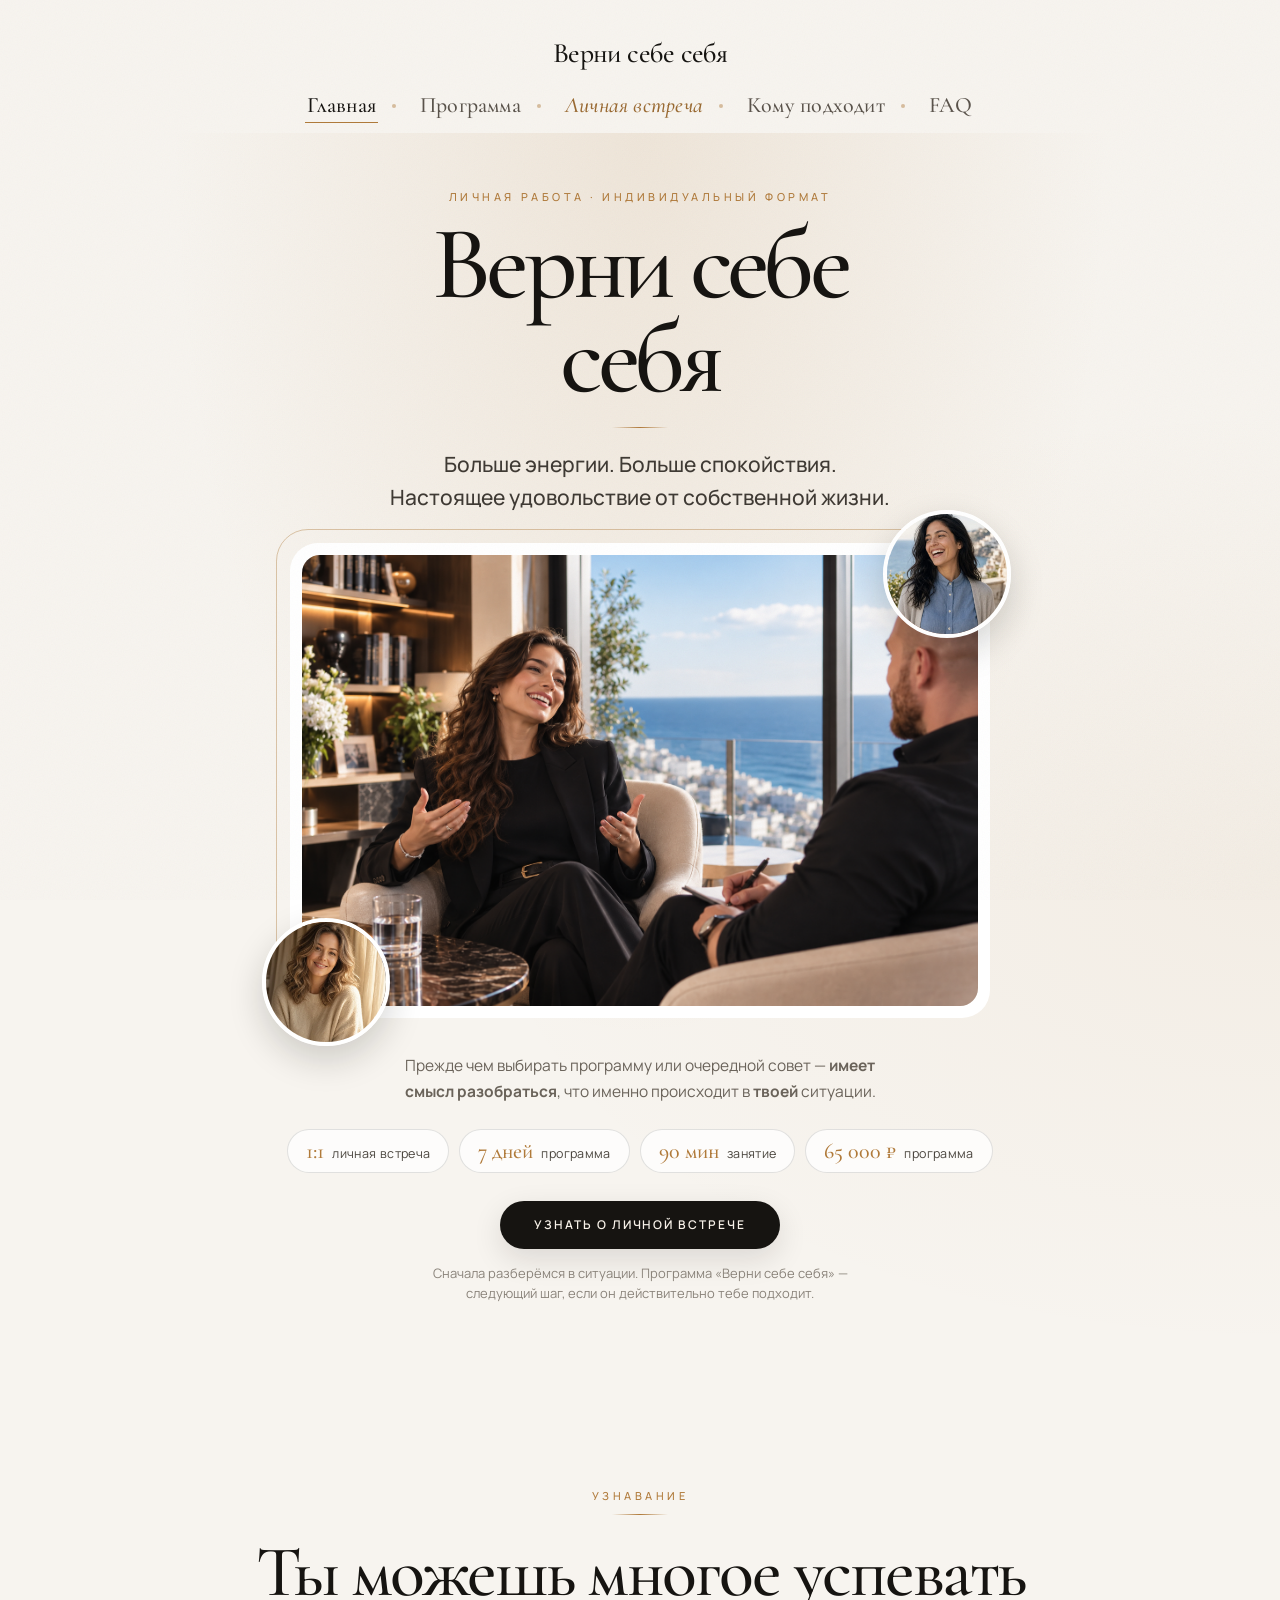
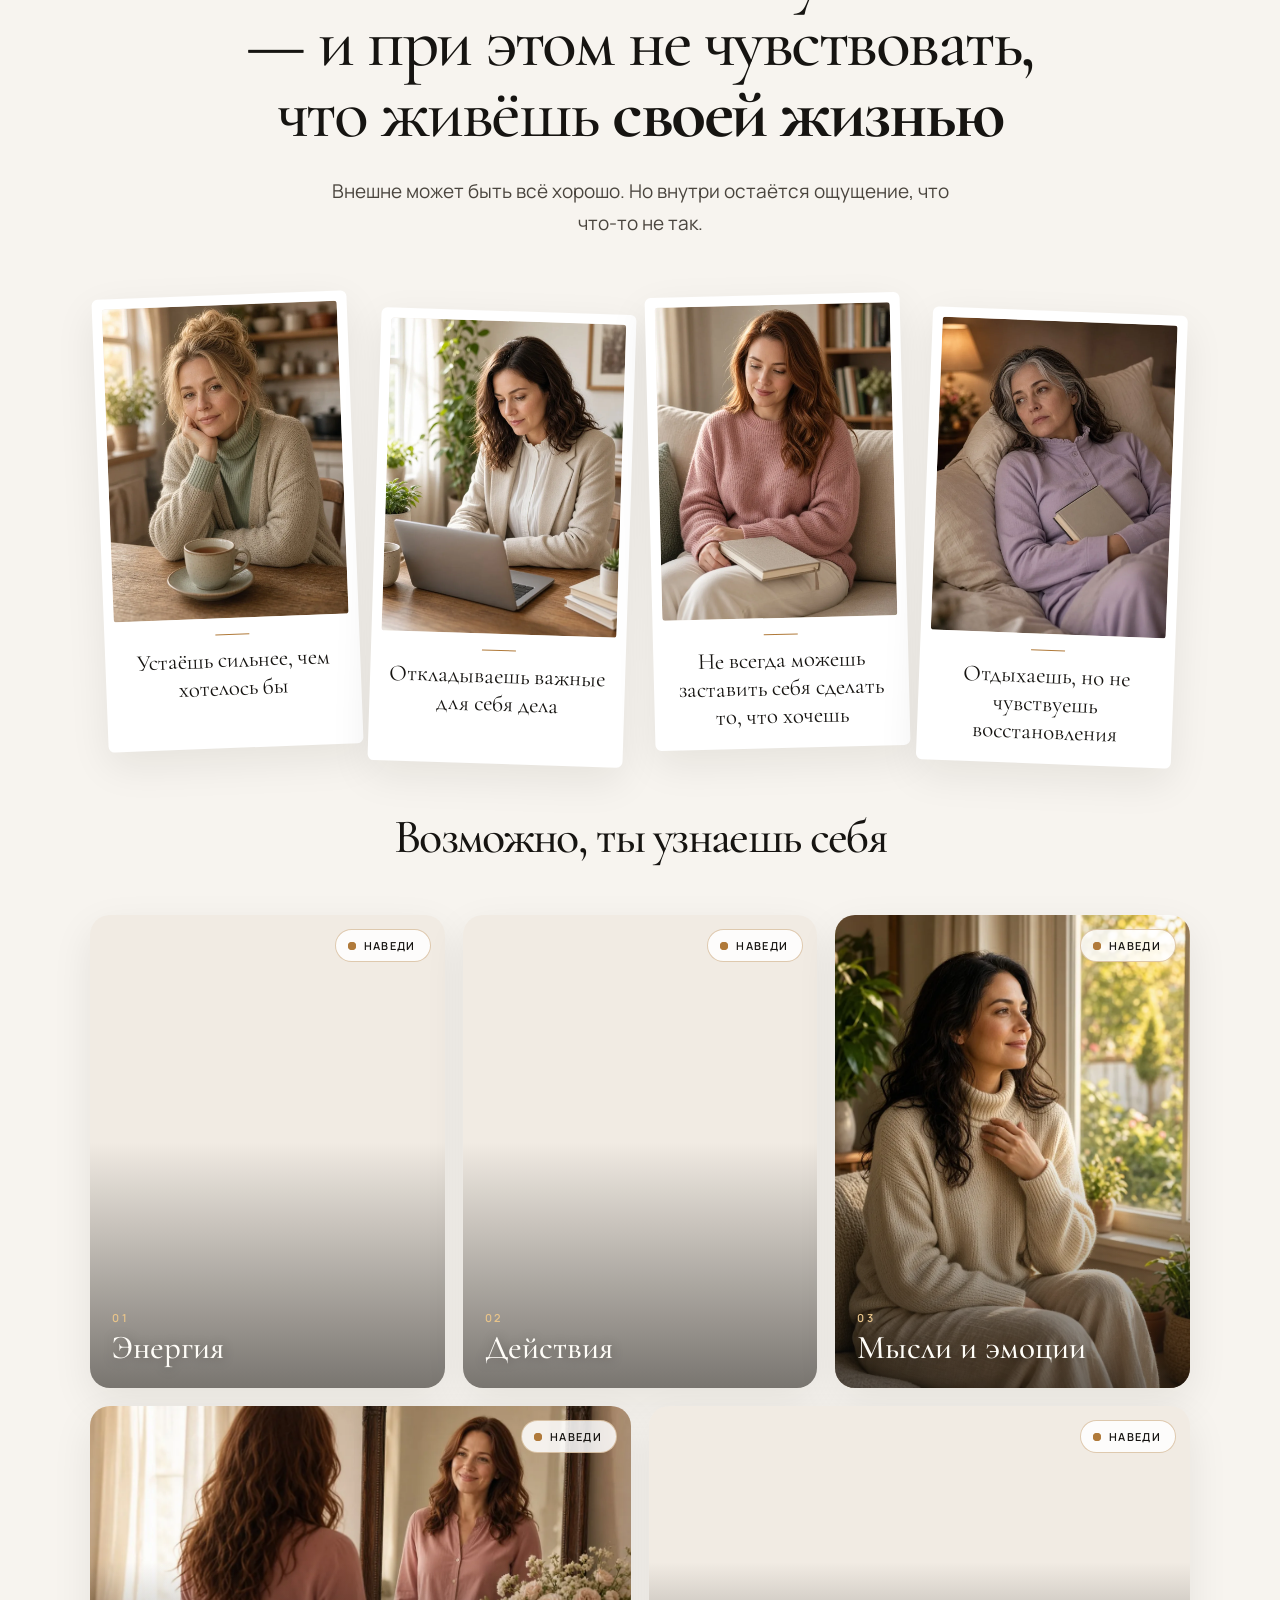
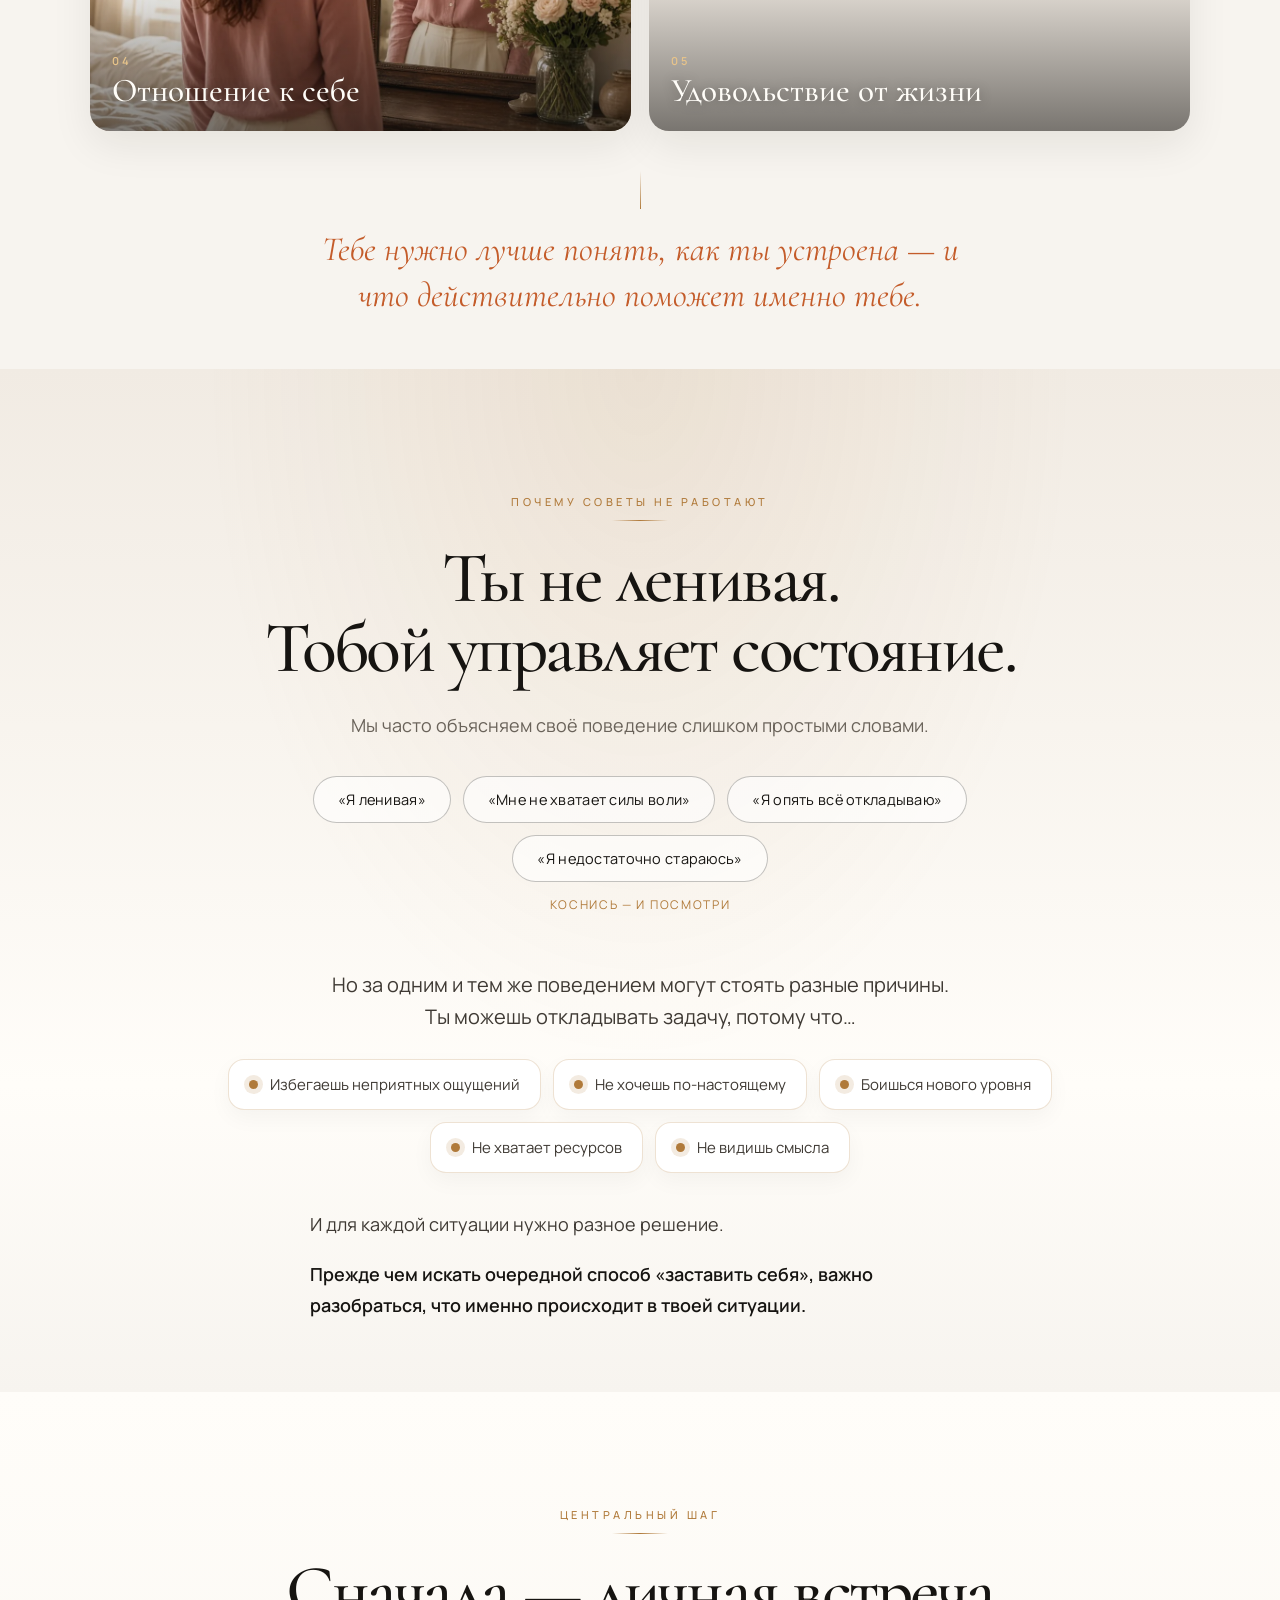
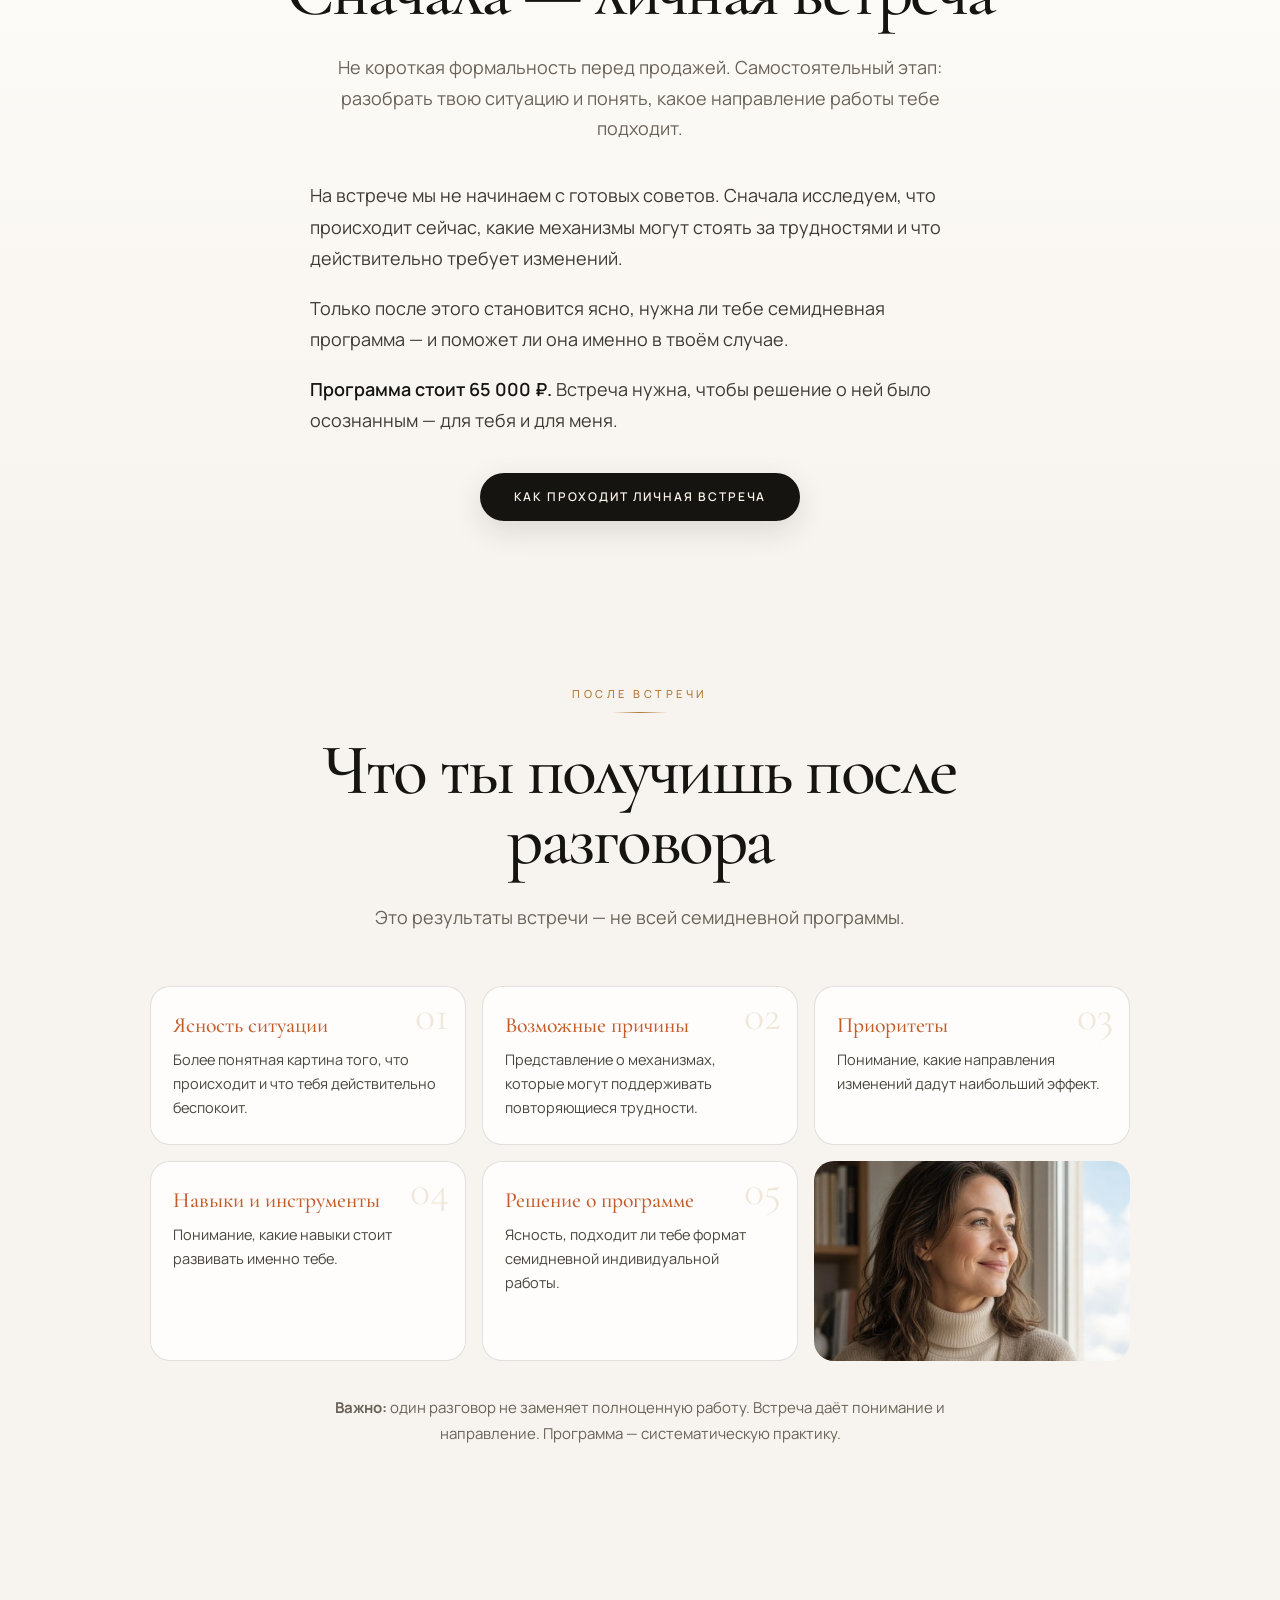
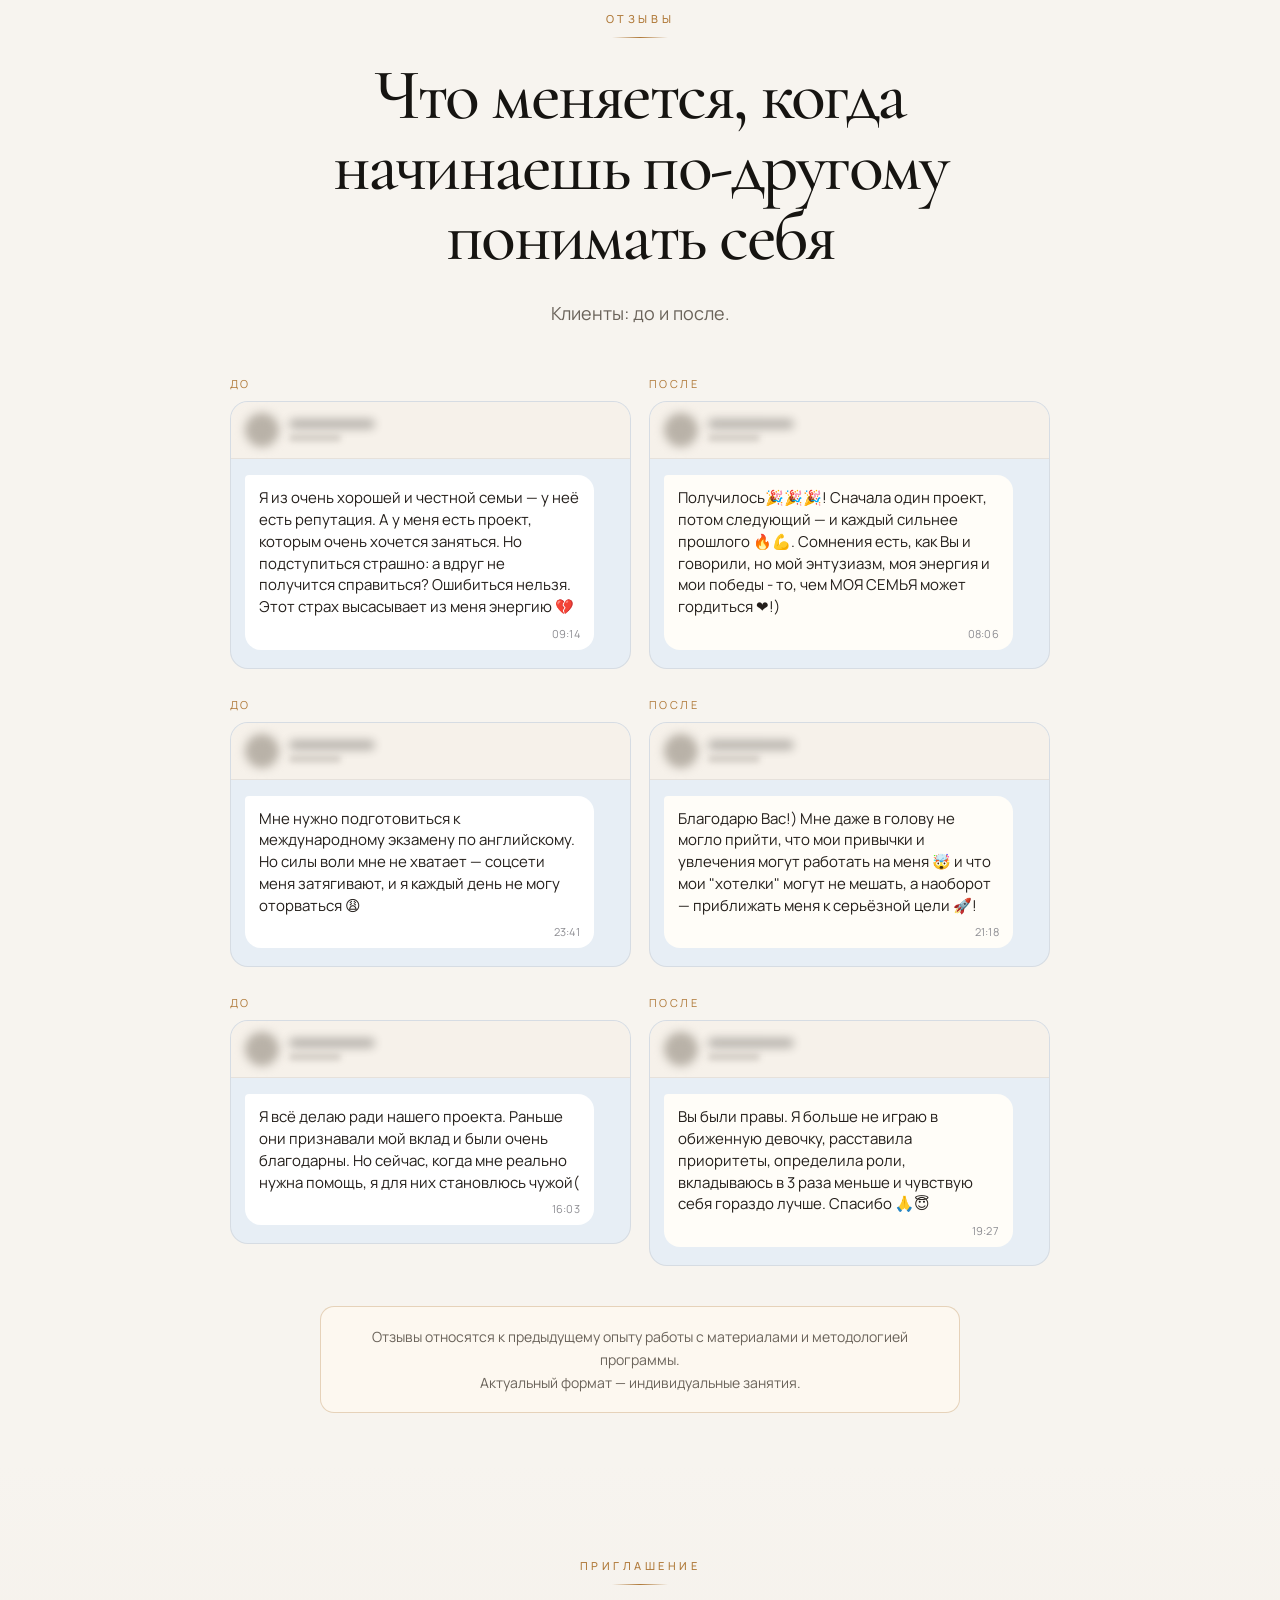
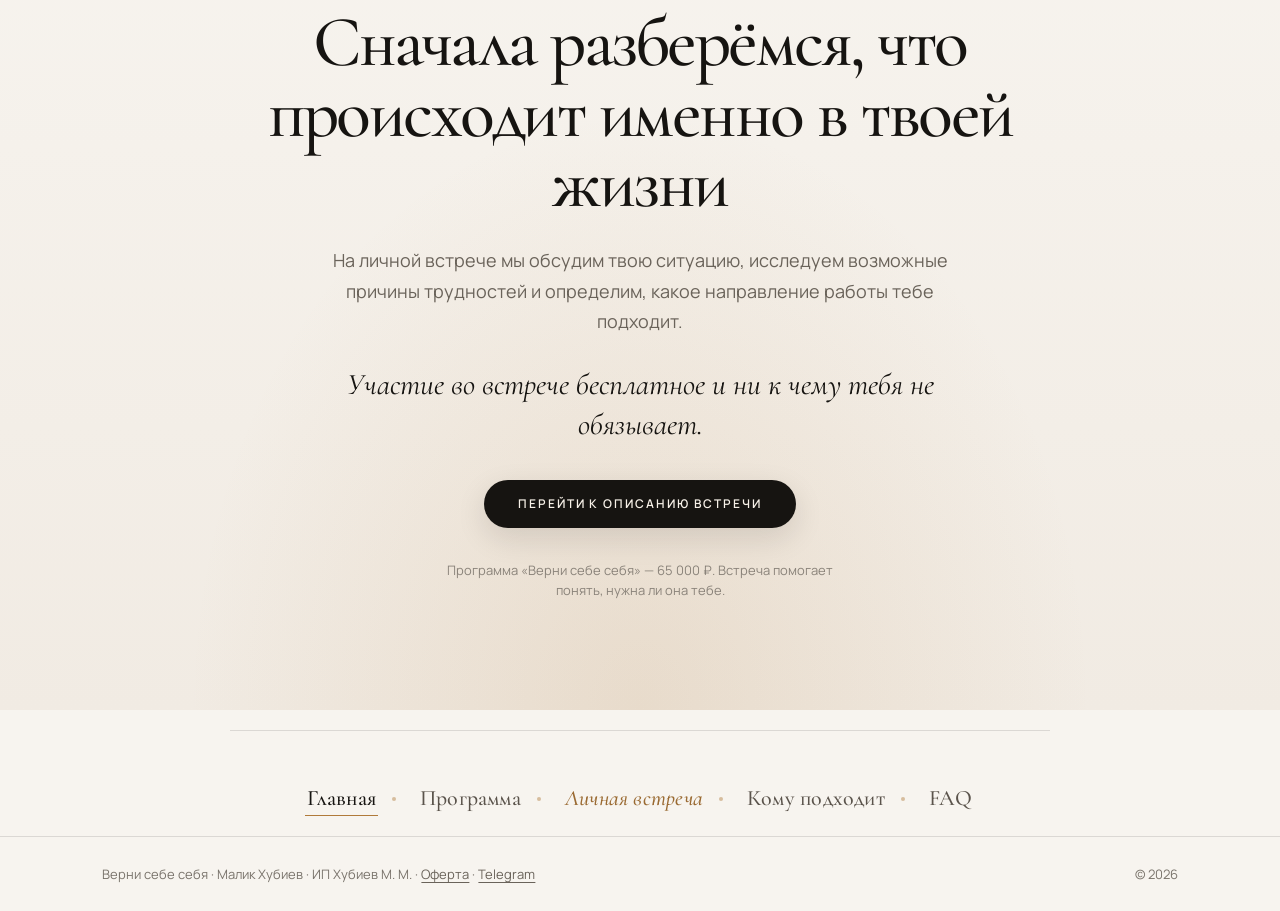
==== commit 878ef89b: "done" ====
--- a/index.html
+++ b/index.html
@@ -16,6 +16,10 @@
 <meta property="og:description" content="Разобраться в своей ситуации на личной встрече с Маликом Хубиевым. Программа «Верни себе себя» — 7 дней индивидуальной работы. Стоимость программы — 65 000 ₽.">
 <meta property="og:url" content="https://malik-khubiev.ru/">
 <meta property="og:image" content="https://malik-khubiev.ru/img/hero.webp">
+<meta property="og:image:secure_url" content="https://malik-khubiev.ru/img/hero.webp">
+<meta property="og:image:type" content="image/webp">
+<meta property="og:image:width" content="1000">
+<meta property="og:image:height" content="667">
 <meta property="og:image:alt" content="Верни себе себя — личная диагностическая встреча с Маликом Хубиевым">
 <meta property="product:price:amount" content="65000">
 <meta property="product:price:currency" content="RUB">
@@ -23,6 +27,11 @@
 <meta name="twitter:title" content="Верни себе себя — личная диагностическая встреча | Малик Хубиев">
 <meta name="twitter:description" content="Разобраться в своей ситуации на личной встрече с Маликом Хубиевым. Программа «Верни себе себя» — 7 дней индивидуальной работы. Стоимость программы — 65 000 ₽.">
 <meta name="twitter:image" content="https://malik-khubiev.ru/img/hero.webp">
+<meta name="twitter:image:alt" content="Верни себе себя — личная диагностическая встреча с Маликом Хубиевым">
+<meta name="geo.region" content="RU-KC">
+<meta name="geo.placename" content="Черкесск">
+<link rel="alternate" hreflang="ru" href="https://malik-khubiev.ru/">
+<link rel="alternate" hreflang="x-default" href="https://malik-khubiev.ru/">
 <link rel="author" href="https://malik-khubiev.ru/humans.txt">
 <link rel="me" href="https://t.me/teacher_life_bot">
 <link rel="describedby" href="https://malik-khubiev.ru/llms.txt" type="text/plain" title="LLM summary">
@@ -36,8 +45,10 @@
 <meta name="apple-mobile-web-app-title" content="Верни себя">
 <meta name="application-name" content="Верни себе себя">
 <link rel="manifest" href="/site.webmanifest">
+<link rel="sitemap" type="application/xml" title="Sitemap" href="https://malik-khubiev.ru/sitemap.xml">
 <link rel="preconnect" href="https://fonts.googleapis.com">
 <link rel="preconnect" href="https://fonts.gstatic.com" crossorigin>
+<link rel="preload" as="image" href="./img/hero.webp" fetchpriority="high">
 <link href="https://fonts.googleapis.com/css2?family=Cormorant+Garamond:ital,wght@0,400;0,500;0,600;1,400;1,500&family=Manrope:wght@300;400;500;600;700&display=swap" rel="stylesheet">
 <link rel="stylesheet" href="./css/site.css">
 <script type="application/ld+json">
@@ -49,10 +60,15 @@
       "@id": "https://malik-khubiev.ru/#website",
       "url": "https://malik-khubiev.ru/",
       "name": "Верни себе себя",
+      "alternateName": "Малик Хубиев",
       "description": "Личная диагностическая встреча и индивидуальная программа «Верни себе себя»: семь занятий по 90 минут с Маликом Хубиевым.",
       "inLanguage": "ru-RU",
       "publisher": {"@id": "https://malik-khubiev.ru/#org"},
-      "author": {"@id": "https://malik-khubiev.ru/#person"}
+      "author": {"@id": "https://malik-khubiev.ru/#person"},
+      "potentialAction": {
+        "@type": "ReadAction",
+        "target": "https://malik-khubiev.ru/vstrecha.html"
+      }
     },
     {
       "@type": "WebPage",
@@ -63,37 +79,90 @@
       "isPartOf": {"@id": "https://malik-khubiev.ru/#website"},
       "about": [
         {"@id": "https://malik-khubiev.ru/#meeting"},
-        {"@id": "https://malik-khubiev.ru/#product"}
+        {"@id": "https://malik-khubiev.ru/#product"},
+        {"@id": "https://malik-khubiev.ru/#course"}
       ],
+      "mainEntity": {"@id": "https://malik-khubiev.ru/#meeting"},
       "primaryImageOfPage": {
         "@type": "ImageObject",
-        "url": "https://malik-khubiev.ru/img/hero.webp"
-      },
+        "@id": "https://malik-khubiev.ru/#primaryimage",
+        "url": "https://malik-khubiev.ru/img/hero.webp",
+        "contentUrl": "https://malik-khubiev.ru/img/hero.webp",
+        "width": 1000,
+        "height": 667,
+        "caption": "Верни себе себя — личная диагностическая встреча"
+      },
+      "breadcrumb": {"@id": "https://malik-khubiev.ru/#breadcrumb"},
       "inLanguage": "ru-RU",
-      "dateModified": "2026-11-23",
+      "dateModified": "2026-11-24",
       "speakable": {
         "@type": "SpeakableSpecification",
         "cssSelector": ["h1", ".sub", ".hero-text"]
       }
     },
     {
-      "@type": "Organization",
+      "@type": "BreadcrumbList",
+      "@id": "https://malik-khubiev.ru/#breadcrumb",
+      "itemListElement": [
+        {
+          "@type": "ListItem",
+          "position": 1,
+          "name": "Главная",
+          "item": "https://malik-khubiev.ru/"
+        }
+      ]
+    },
+    {
+      "@type": "ItemList",
+      "@id": "https://malik-khubiev.ru/#sitenav",
+      "name": "Навигация сайта",
+      "itemListOrder": "https://schema.org/ItemListOrderAscending",
+      "numberOfItems": 5,
+      "itemListElement": [
+        {"@type": "SiteNavigationElement", "position": 1, "name": "Главная", "url": "https://malik-khubiev.ru/"},
+        {"@type": "SiteNavigationElement", "position": 2, "name": "Программа", "url": "https://malik-khubiev.ru/programma.html"},
+        {"@type": "SiteNavigationElement", "position": 3, "name": "Личная встреча", "url": "https://malik-khubiev.ru/vstrecha.html"},
+        {"@type": "SiteNavigationElement", "position": 4, "name": "Кому подходит", "url": "https://malik-khubiev.ru/komu.html"},
+        {"@type": "SiteNavigationElement", "position": 5, "name": "FAQ", "url": "https://malik-khubiev.ru/faq.html"}
+      ]
+    },
+    {
+      "@type": ["Organization", "ProfessionalService"],
       "@id": "https://malik-khubiev.ru/#org",
       "name": "ИП Хубиев Малик Муссаевич",
       "legalName": "Индивидуальный предприниматель Хубиев Малик Муссаевич",
       "url": "https://malik-khubiev.ru/",
       "logo": {
         "@type": "ImageObject",
-        "url": "https://malik-khubiev.ru/img/fav/web-app-manifest-512x512.png"
-      },
+        "url": "https://malik-khubiev.ru/img/fav/web-app-manifest-512x512.png",
+        "width": 512,
+        "height": 512
+      },
+      "image": "https://malik-khubiev.ru/img/me.webp",
       "founder": {"@id": "https://malik-khubiev.ru/#person"},
+      "address": {
+        "@type": "PostalAddress",
+        "addressLocality": "Черкесск",
+        "addressRegion": "Карачаево-Черкесская Республика",
+        "addressCountry": "RU"
+      },
+      "areaServed": {"@type": "Country", "name": "RU"},
+      "knowsLanguage": ["ru"],
       "contactPoint": {
         "@type": "ContactPoint",
         "contactType": "customer support",
         "url": "https://t.me/teacher_life_bot?start=site",
         "availableLanguage": ["ru"]
       },
-      "sameAs": ["https://t.me/teacher_life_bot"]
+      "sameAs": ["https://t.me/teacher_life_bot"],
+      "hasOfferCatalog": {
+        "@type": "OfferCatalog",
+        "name": "Услуги «Верни себе себя»",
+        "itemListElement": [
+          {"@type": "Offer", "itemOffered": {"@id": "https://malik-khubiev.ru/#meeting"}},
+          {"@type": "Offer", "itemOffered": {"@id": "https://malik-khubiev.ru/#product"}}
+        ]
+      }
     },
     {
       "@type": "Person",
@@ -104,6 +173,21 @@
       "jobTitle": "Исследователь мышления и поведения",
       "description": "Исследует мышление, поведение и механизмы, которые влияют на решения человека и его повседневную жизнь. Соединяет системное мышление, психологию, биологию и практические инструменты организации деятельности.",
       "worksFor": {"@id": "https://malik-khubiev.ru/#org"},
+      "homeLocation": {
+        "@type": "Place",
+        "address": {
+          "@type": "PostalAddress",
+          "addressLocality": "Черкесск",
+          "addressRegion": "Карачаево-Черкесская Республика",
+          "addressCountry": "RU"
+        }
+      },
+      "knowsAbout": [
+        "мышление",
+        "поведение",
+        "самоорганизация",
+        "индивидуальное обучение"
+      ],
       "sameAs": ["https://t.me/teacher_life_bot"]
     },
     {
@@ -118,12 +202,14 @@
       "isAccessibleForFree": true,
       "areaServed": "RU",
       "inLanguage": "ru-RU",
+      "category": "Образование",
       "offers": {
         "@type": "Offer",
         "price": "0",
         "priceCurrency": "RUB",
-        "url": "https://t.me/teacher_life_bot?start=site",
-        "availability": "https://schema.org/InStock"
+        "url": "https://malik-khubiev.ru/vstrecha.html",
+        "availability": "https://schema.org/InStock",
+        "eligibleRegion": "RU"
       }
     },
     {
@@ -144,6 +230,7 @@
       "creator": {"@id": "https://malik-khubiev.ru/#person"},
       "areaServed": "RU",
       "inLanguage": "ru-RU",
+      "category": "Образование",
       "audience": {
         "@type": "PeopleAudience",
         "suggestedGender": "female",
@@ -159,6 +246,8 @@
         "availability": "https://schema.org/InStock",
         "itemCondition": "https://schema.org/NewCondition",
         "seller": {"@id": "https://malik-khubiev.ru/#org"},
+        "eligibleRegion": "RU",
+        "priceValidUntil": "2027-12-31",
         "description": "Оплата через ЮKassa по ссылке Telegram-бота после обсуждения участия. Актуальная цена — на момент платежа."
       },
       "additionalProperty": [
@@ -169,6 +258,36 @@
         {"@type": "PropertyValue", "name": "Темы по дням", "value": "Желание, Действие, Биология, Стресс, Окружение, Чувствительность, Авторство"},
         {"@type": "PropertyValue", "name": "Вход", "value": "Сначала бесплатная личная диагностическая встреча"}
       ]
+    },
+    {
+      "@type": "Course",
+      "@id": "https://malik-khubiev.ru/#course",
+      "name": "Верни себе себя — индивидуальная программа за 7 дней",
+      "description": "Семь индивидуальных занятий по 90 минут: желание, действие, биология, стресс, окружение, чувствительность, авторство. Вход — через бесплатную диагностическую встречу.",
+      "url": "https://malik-khubiev.ru/programma.html",
+      "provider": {"@id": "https://malik-khubiev.ru/#org"},
+      "instructor": {"@id": "https://malik-khubiev.ru/#person"},
+      "image": "https://malik-khubiev.ru/img/hero.webp",
+      "inLanguage": "ru-RU",
+      "isAccessibleForFree": false,
+      "educationalLevel": "взрослые",
+      "teaches": [
+        "понимание собственных желаний",
+        "организация действий",
+        "учёт биологического состояния",
+        "работа со стрессом",
+        "управление окружением",
+        "чувствительность и удовольствие от жизни",
+        "авторская самооценка"
+      ],
+      "hasCourseInstance": {
+        "@type": "CourseInstance",
+        "courseMode": "online",
+        "courseWorkload": "PT10H30M",
+        "instructor": {"@id": "https://malik-khubiev.ru/#person"},
+        "offers": {"@id": "https://malik-khubiev.ru/#offer"}
+      },
+      "offers": {"@id": "https://malik-khubiev.ru/#offer"}
     }
   ]
 }
@@ -193,9 +312,9 @@
 <div class="grain"></div>
 
 <nav class="site-nav" aria-label="Основная навигация">
-  <a class="nav-brand" href="./index.html">Верни себе себя</a>
+  <a class="nav-brand" href="/">Верни себе себя</a>
   <ul class="nav-links">
-    <li><a href="./index.html" aria-current="page">Главная</a></li>
+    <li><a href="/" aria-current="page">Главная</a></li>
     <li><a href="./programma.html">Программа</a></li>
     <li><a href="./vstrecha.html" class="nav-cta">Личная встреча</a></li>
     <li><a href="./komu.html">Кому подходит</a></li>
@@ -438,7 +557,7 @@
 
 <nav class="site-nav footer-nav" aria-label="Нижняя навигация">
   <ul class="nav-links">
-    <li><a href="./index.html" aria-current="page">Главная</a></li>
+    <li><a href="/" aria-current="page">Главная</a></li>
     <li><a href="./programma.html">Программа</a></li>
     <li><a href="./vstrecha.html" class="nav-cta">Личная встреча</a></li>
     <li><a href="./komu.html">Кому подходит</a></li>
@@ -447,7 +566,7 @@
 </nav>
 
 <footer>
-  <span>Верни себе себя · Малик Хубиев · ИП Хубиев М. М.</span>
+  <span>Верни себе себя · Малик Хубиев · ИП Хубиев М. М. · <a href="./offer.html">Оферта</a> · <a href="https://t.me/teacher_life_bot?start=site" rel="me noopener">Telegram</a></span>
   <span>© 2026</span>
 </footer>
 
--- a/css/site.css
+++ b/css/site.css
@@ -482,3 +482,19 @@
   .nav-links{gap:8px 10px}
   .nav-links a:not(.nav-cta){font-size:14px}
 }
+
+/* Lead form on vstrecha */
+.lead-form{
+  max-width:420px;margin-left:auto;margin-right:auto;
+  display:flex;flex-direction:column;gap:14px;text-align:left;
+}
+.lead-form label{display:flex;flex-direction:column;gap:6px;font-size:12px;letter-spacing:.08em;text-transform:uppercase;color:var(--muted,#6e675e);font-weight:600}
+.lead-form input{
+  font:500 16px/1.3 Manrope,sans-serif;letter-spacing:0;text-transform:none;
+  padding:14px 16px;border:1px solid var(--line-strong,rgba(26,23,20,.18));
+  border-radius:12px;background:#fff;color:var(--ink,#1a1714);
+}
+.lead-form input:focus{outline:2px solid rgba(31,77,110,.35);outline-offset:1px}
+.lead-form .buy{width:100%;min-width:0;margin-top:6px}
+.lead-error{color:#8a3a2a;font-size:14px;margin:0;letter-spacing:0;text-transform:none}
+.lead-form .cta-soft{text-align:center;margin-top:8px}
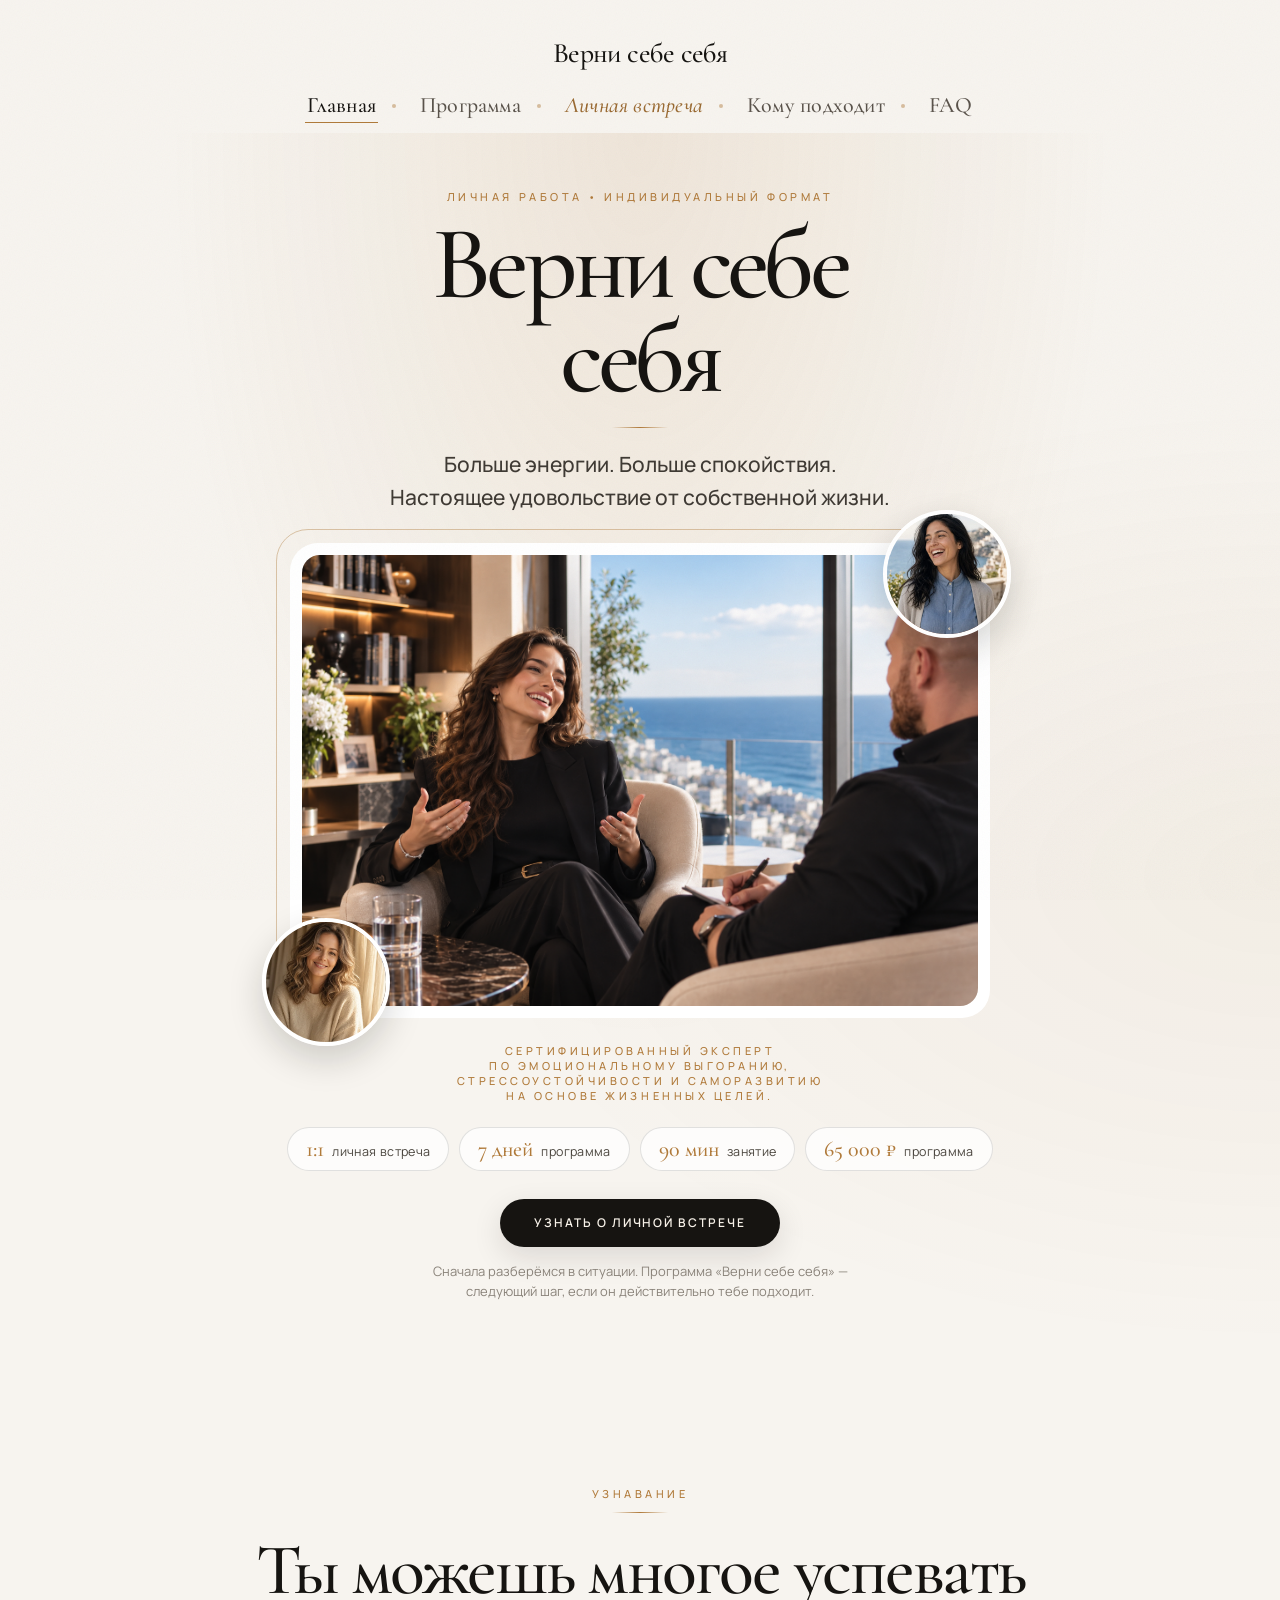
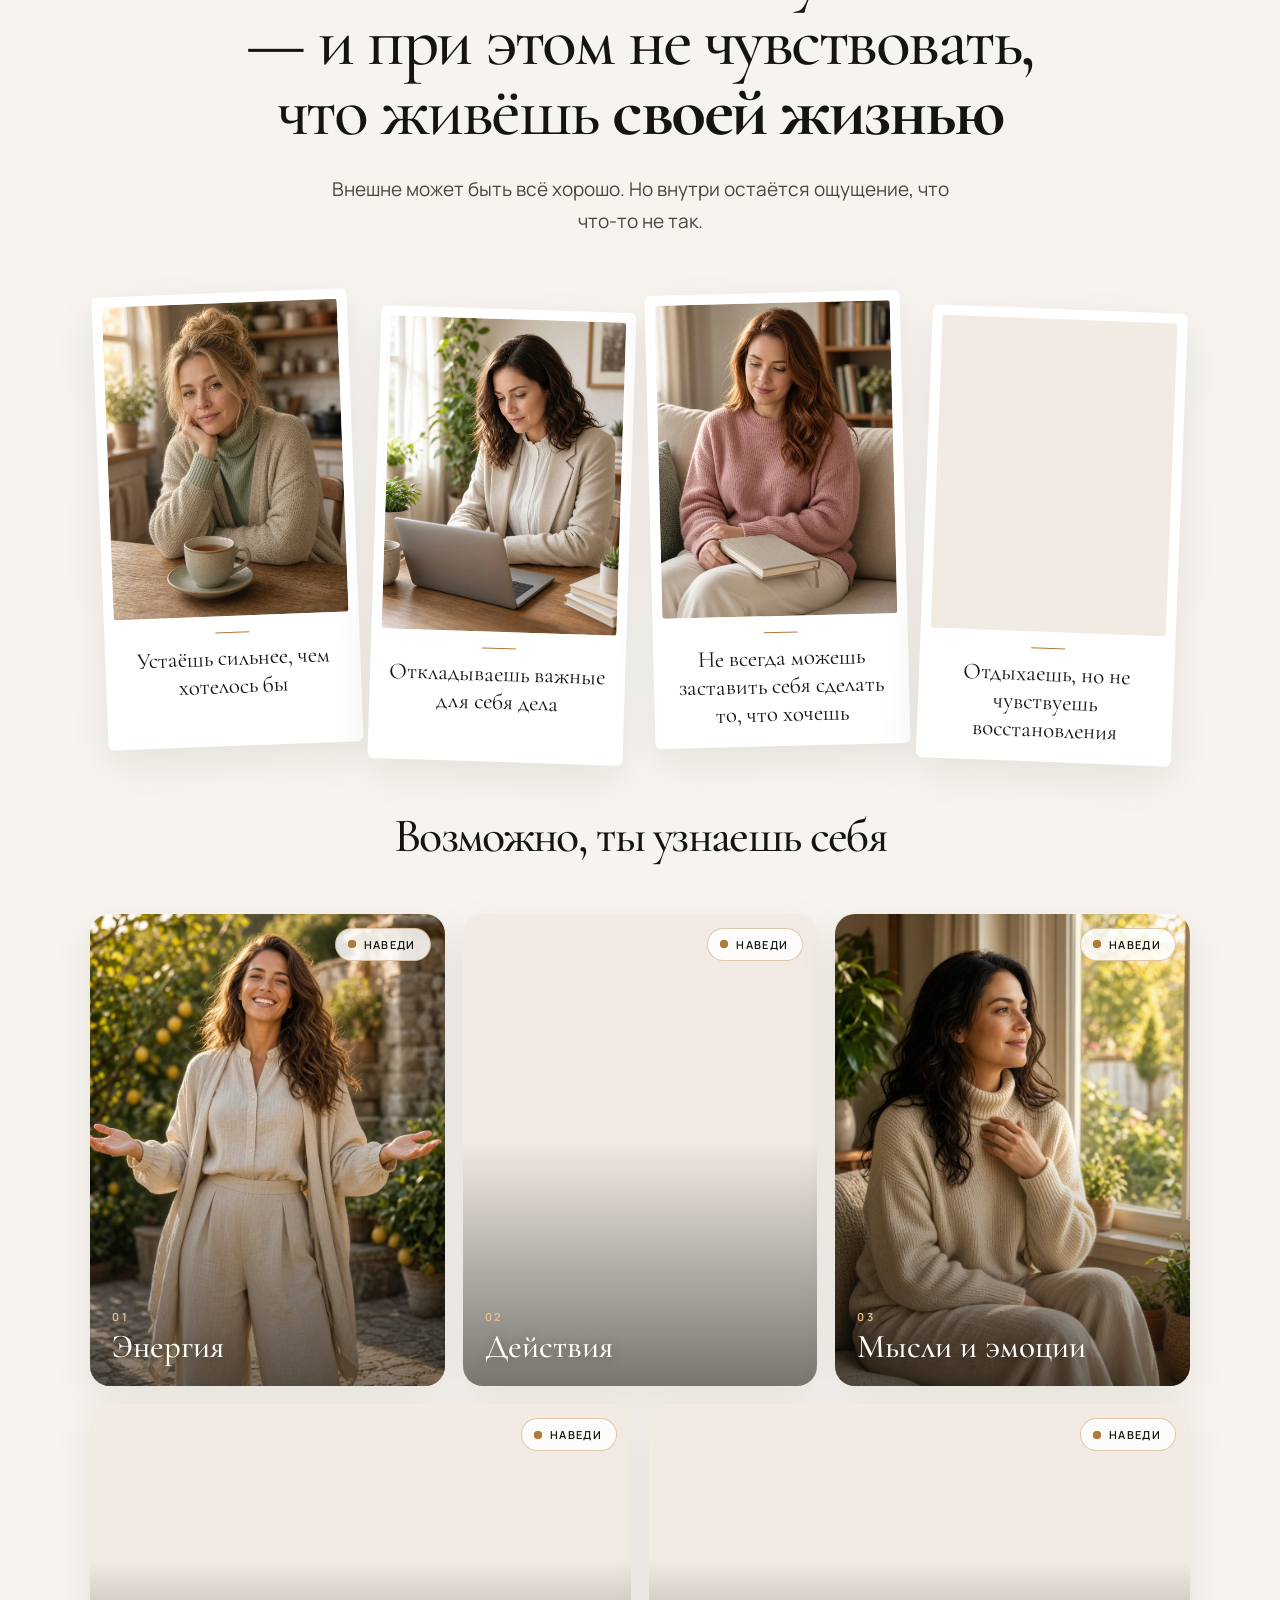
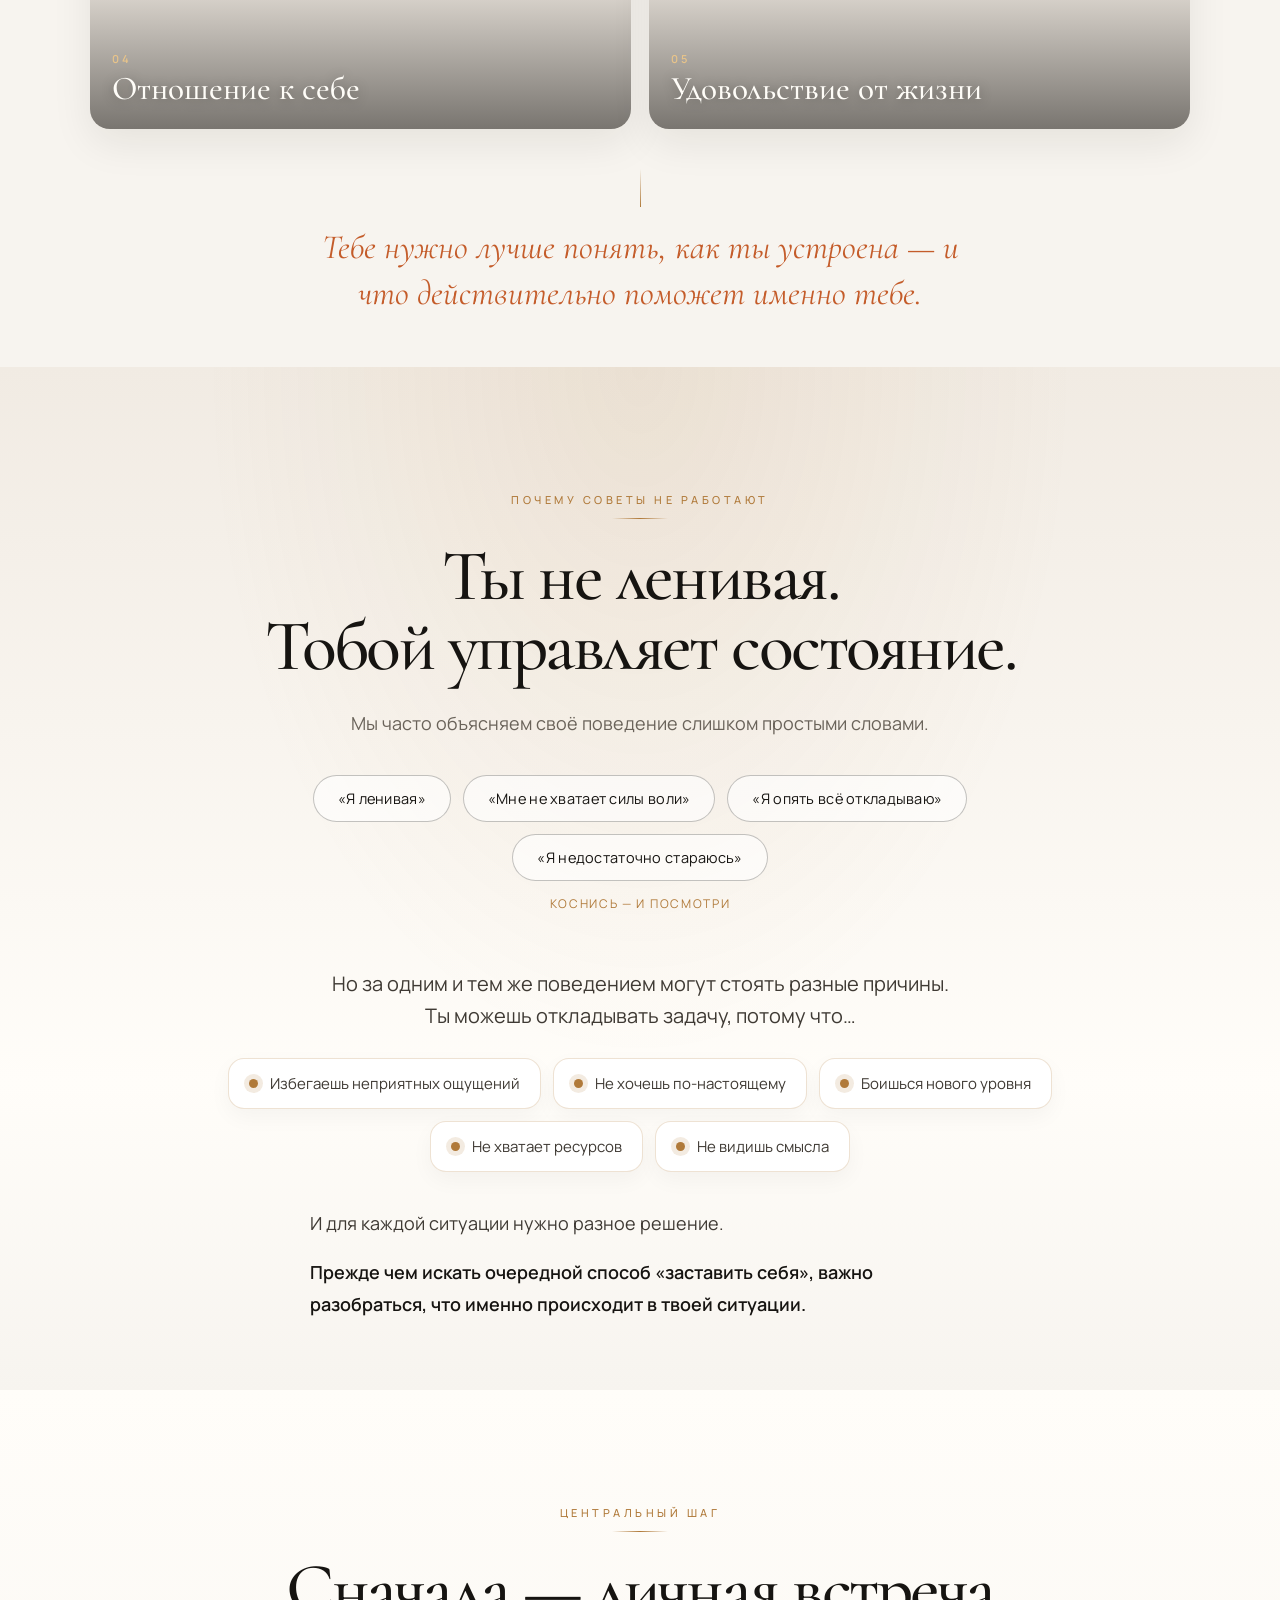
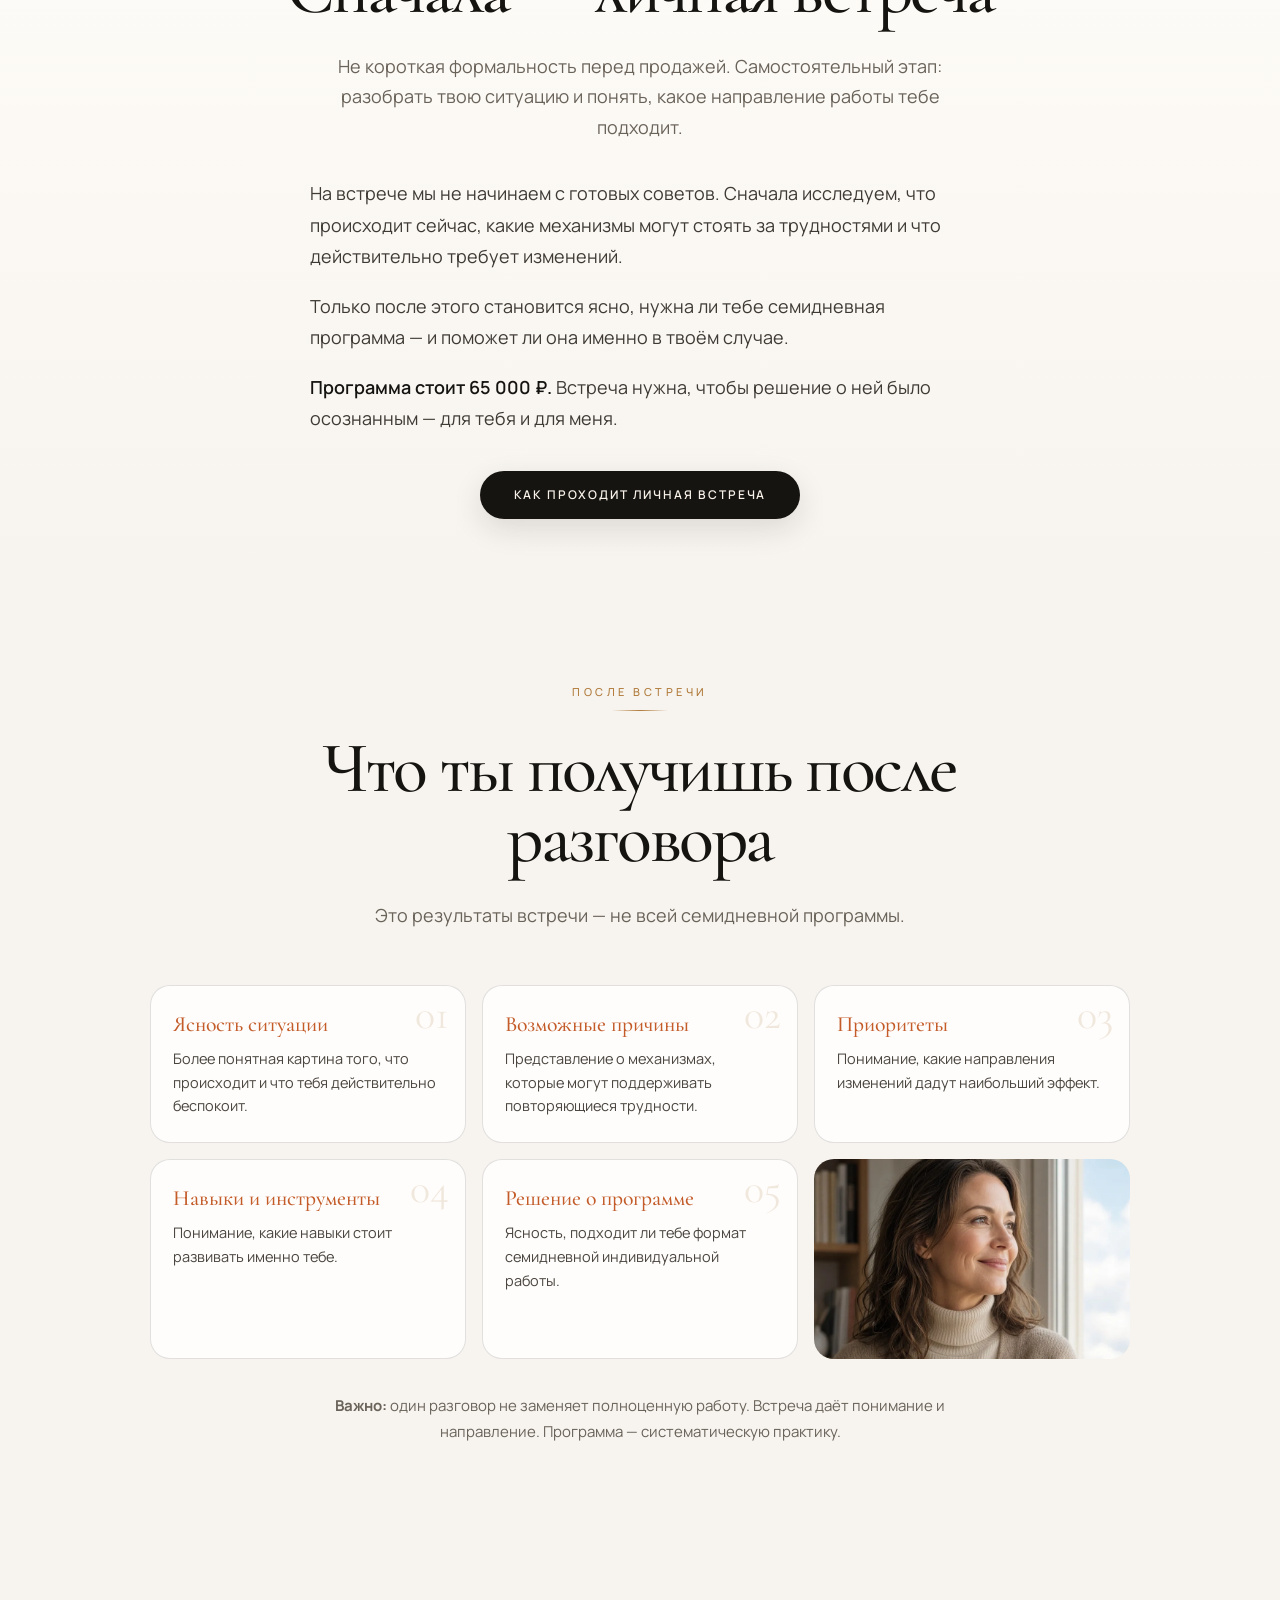
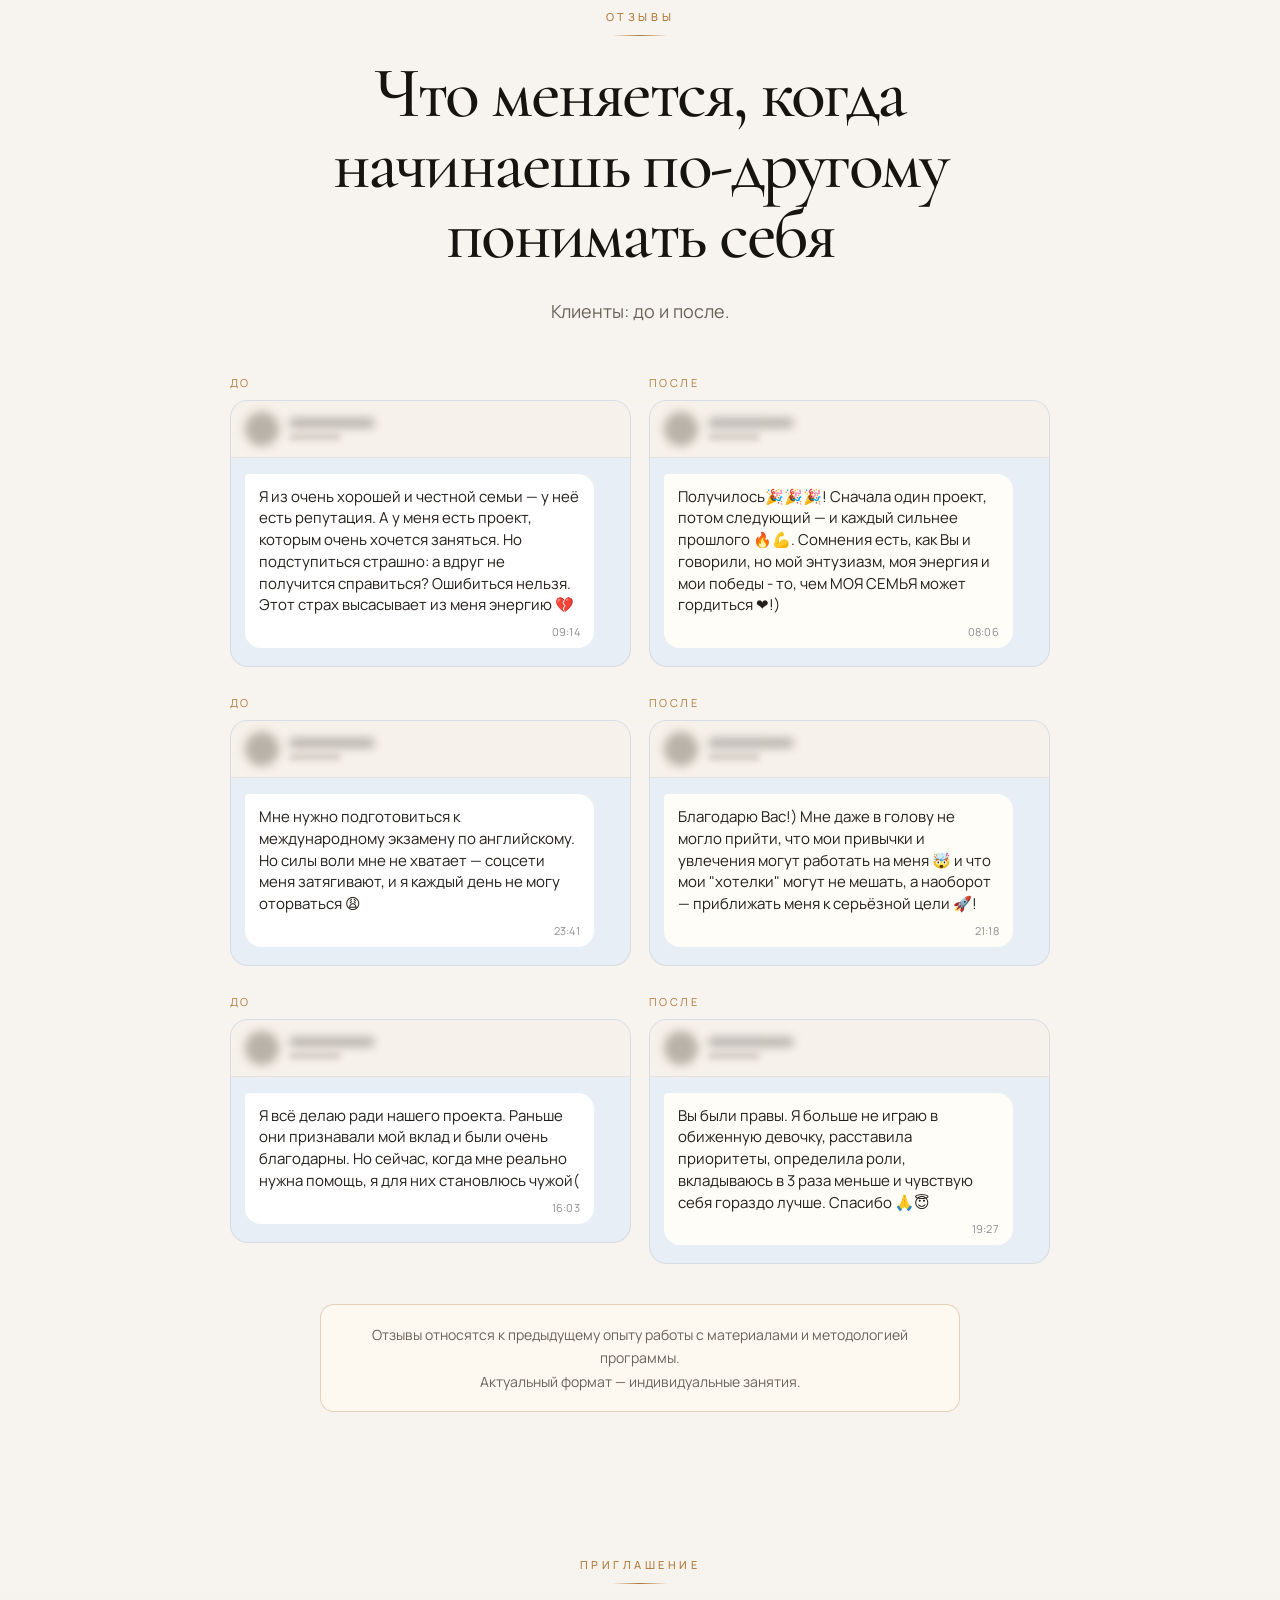
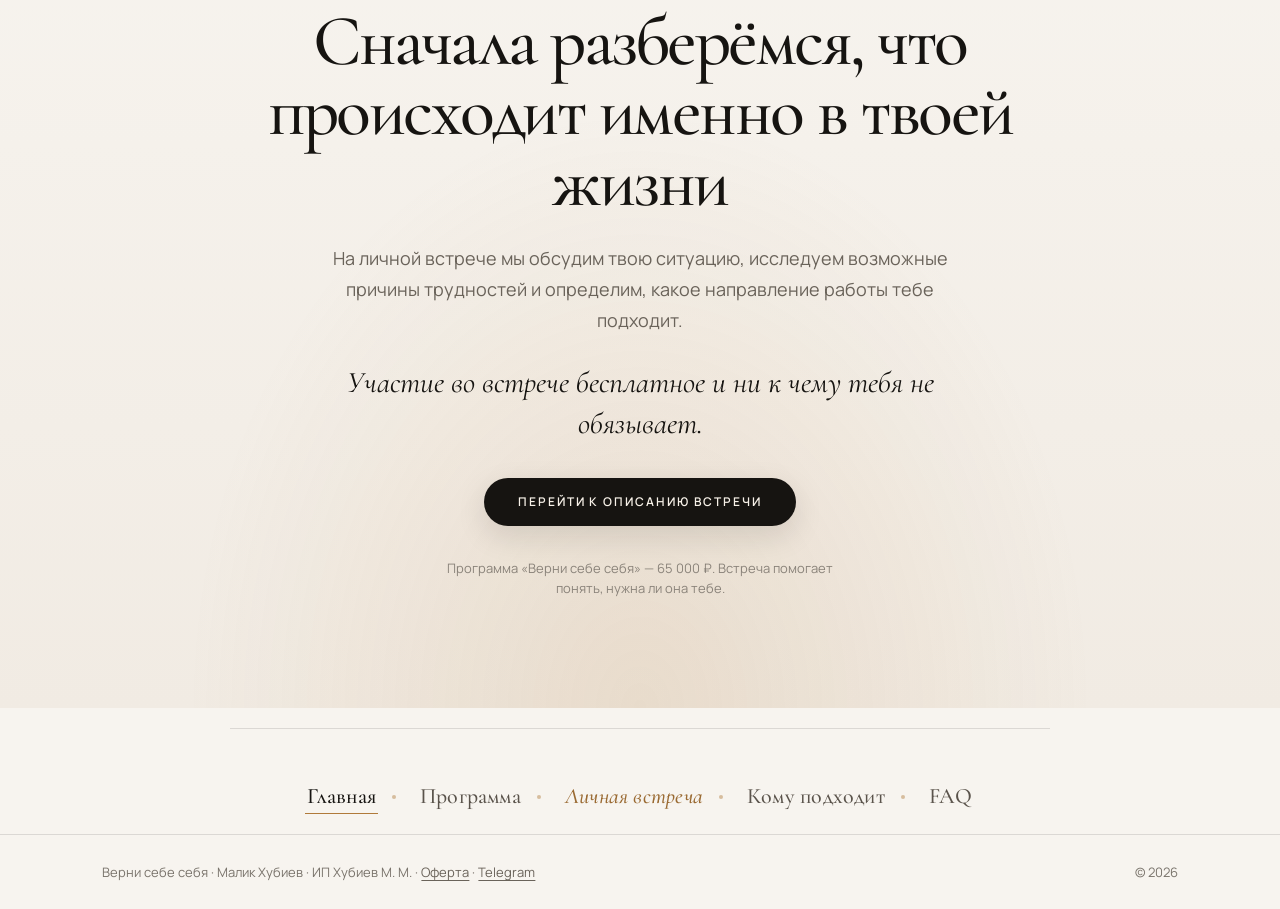
==== commit 370ec71b: "done" ====
--- a/index.html
+++ b/index.html
@@ -324,10 +324,10 @@
 
 <section class="hero" id="top">
   <div class="hero-inner">
-    <div class="kicker" data-in style="--d:0">Личная работа · индивидуальный формат</div>
+    <div class="kicker" data-in style="--d:0">Личная работа • Индивидуальный формат</div>
     <h1 data-headline="1" data-in style="--d:1">Верни себе<br>себя</h1>
     <p class="sub" data-in style="--d:3">Больше энергии. Больше спокойствия.<br>Настоящее удовольствие от собственной жизни.</p>
-
+    
     <figure class="hero-frame" data-in style="--d:4">
       <div class="hero-photo">
         <img src="img/hero.webp" alt="Индивидуальная встреча: беседа один на один" width="1000" height="667" fetchpriority="high" decoding="async">
@@ -335,9 +335,9 @@
       <span class="hero-orb o1" aria-hidden="true"><img src="img/orb-1.webp" alt="" width="400" height="600" loading="lazy" decoding="async"></span>
       <span class="hero-orb o2" aria-hidden="true"><img src="img/orb-2.webp" alt="" width="400" height="600" loading="lazy" decoding="async"></span>
     </figure>
-
-    <p class="hero-text" data-in style="--d:5">Прежде чем выбирать программу или очередной совет — <b>имеет смысл разобраться</b>, что именно происходит в <b>твоей</b> ситуации.</p>
-
+    
+    <div class="kicker" style="margin-top: 25px;" data-in style="--d:0">Сертифицированный эксперт<br>по эмоциональному выгоранию,<br>стрессоустойчивости и саморазвитию<br>на основе жизненных целей.</div>
+    
     <ul class="facts" data-in style="--d:6">
       <li><b>1:1</b>личная встреча</li>
       <li><b>7 дней</b>программа</li>
